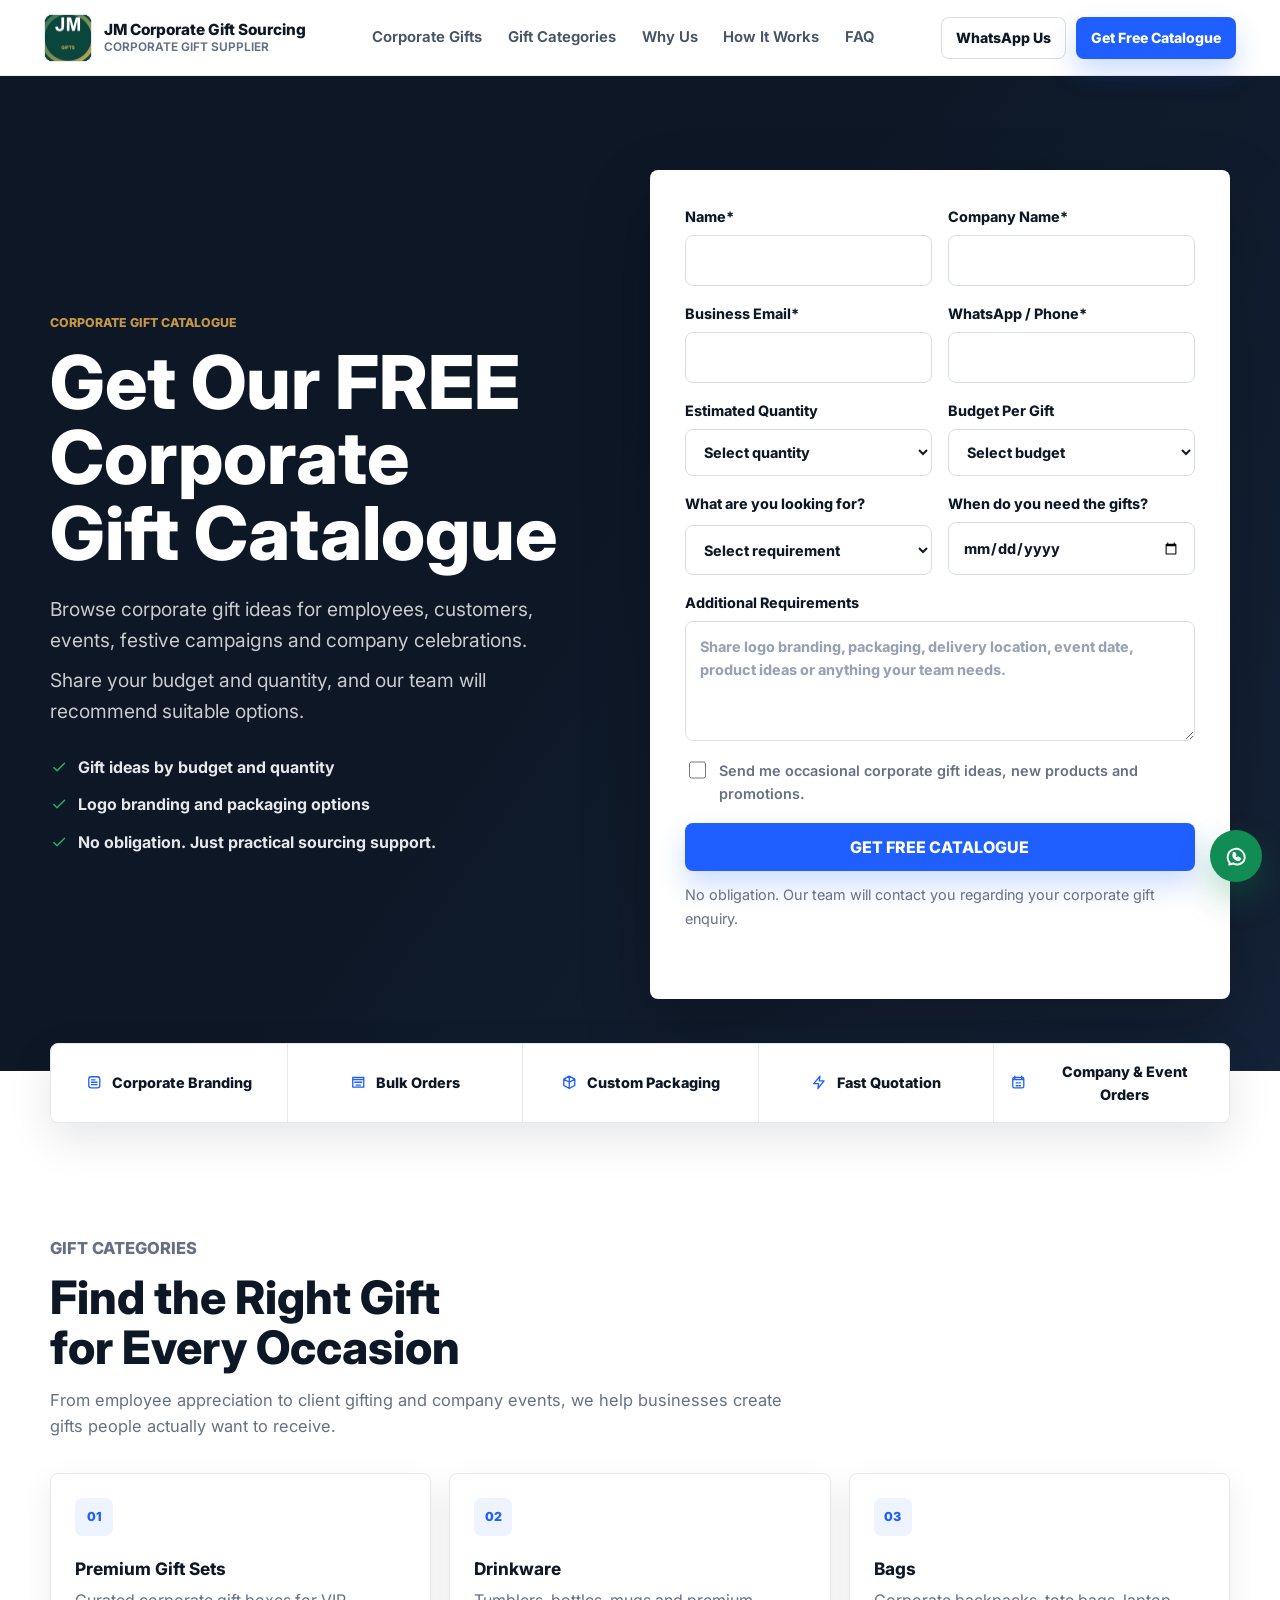
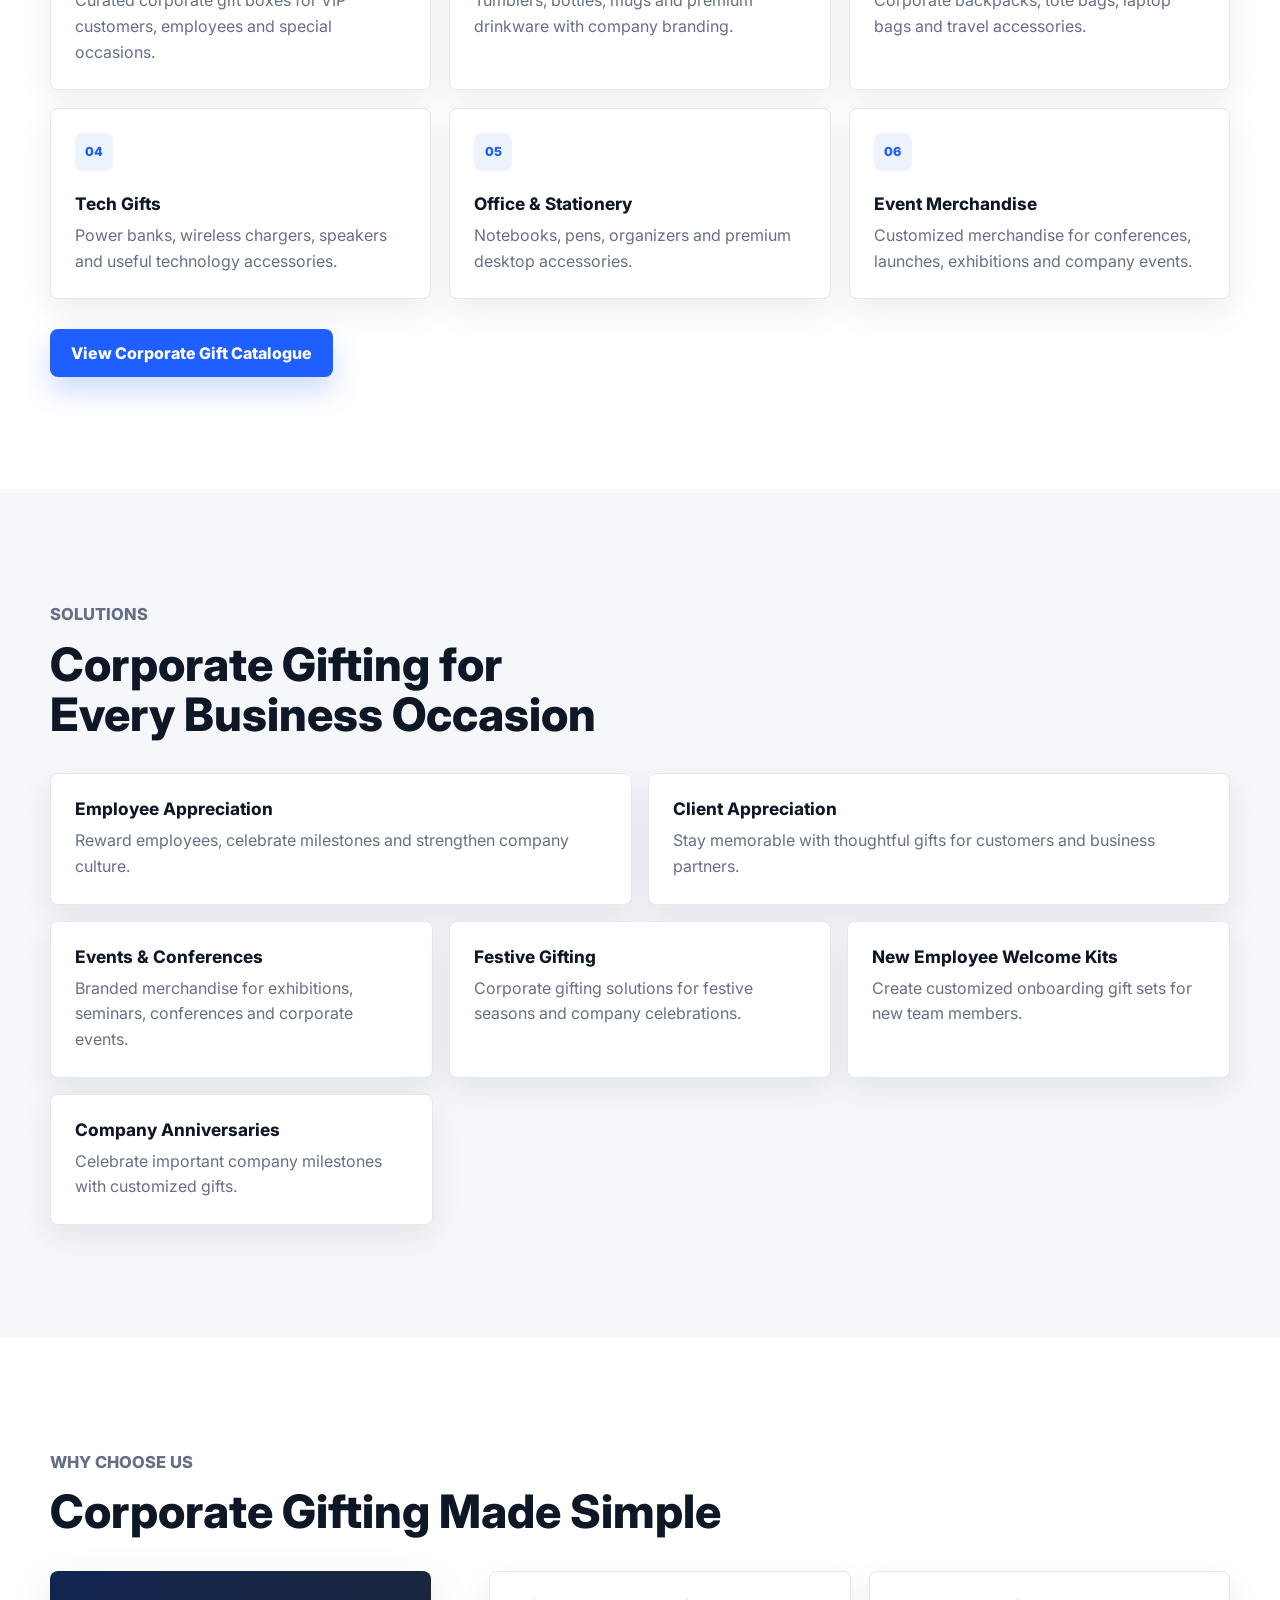
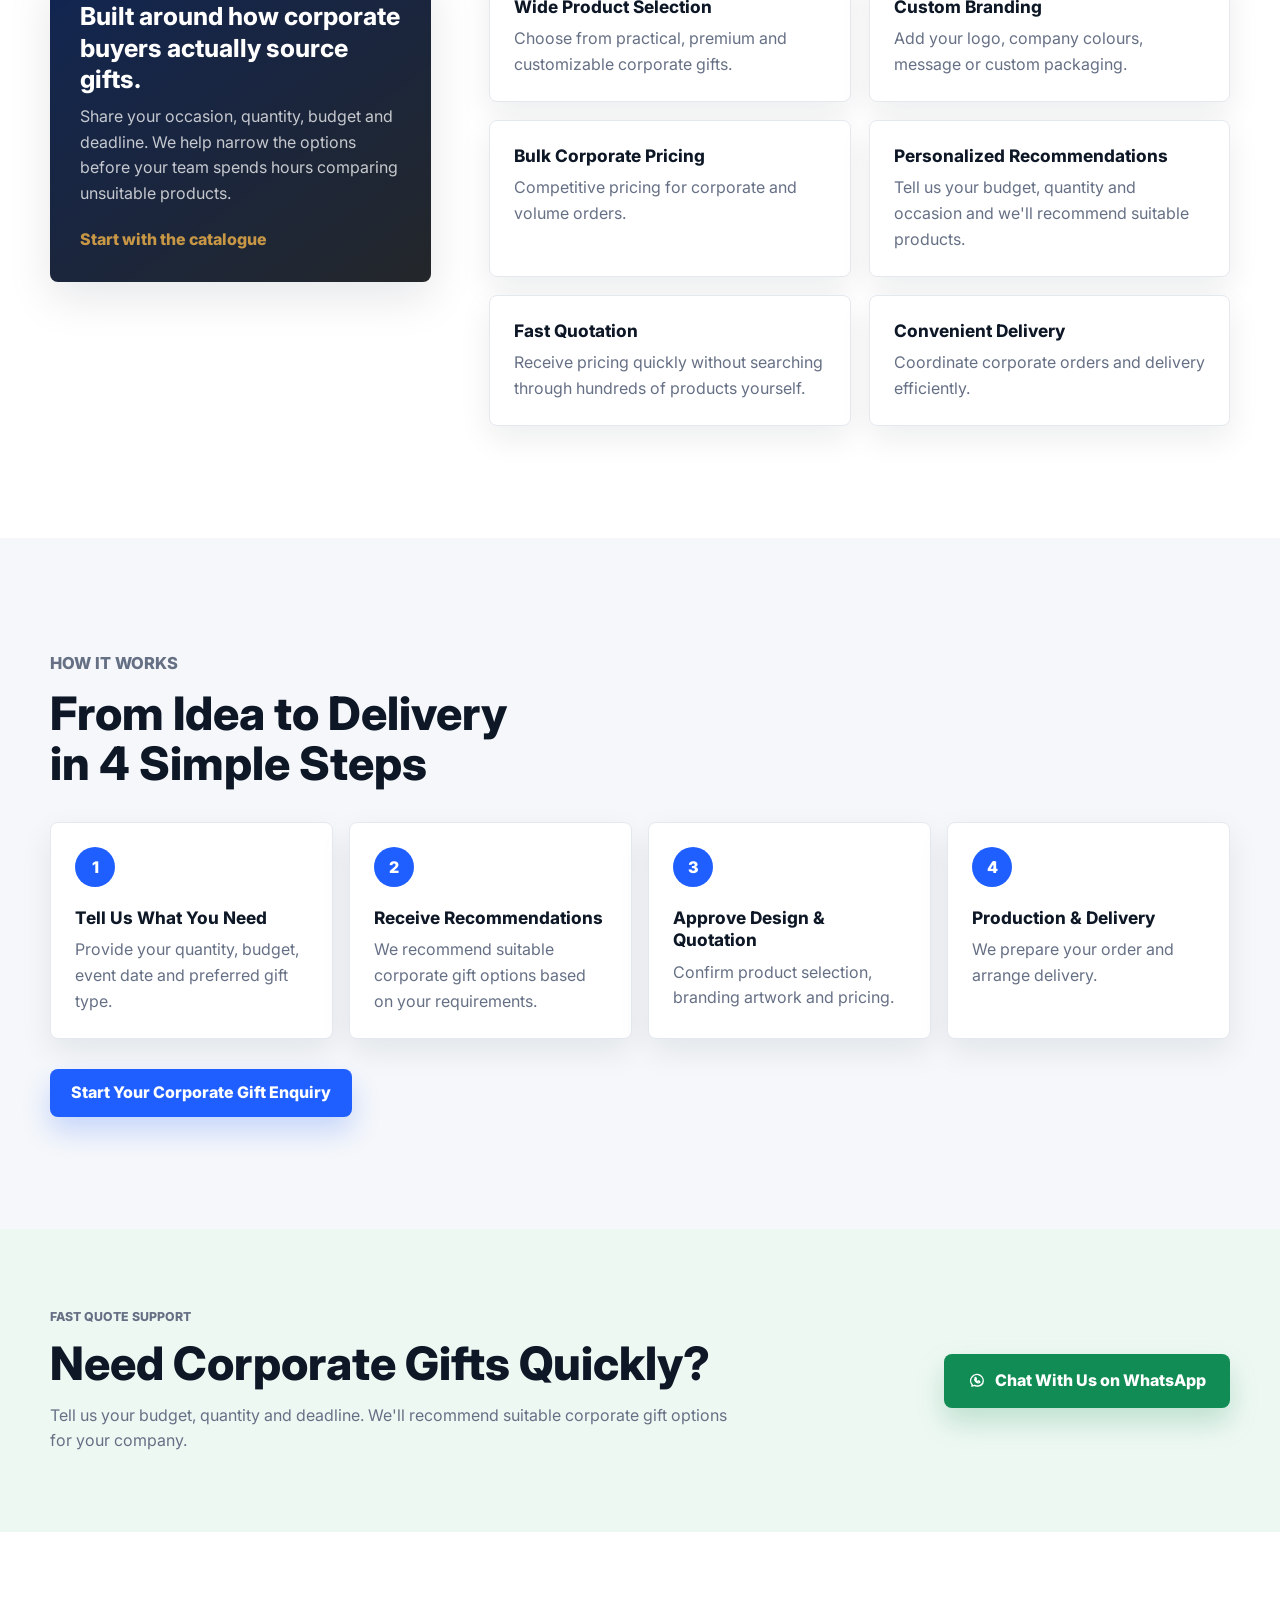
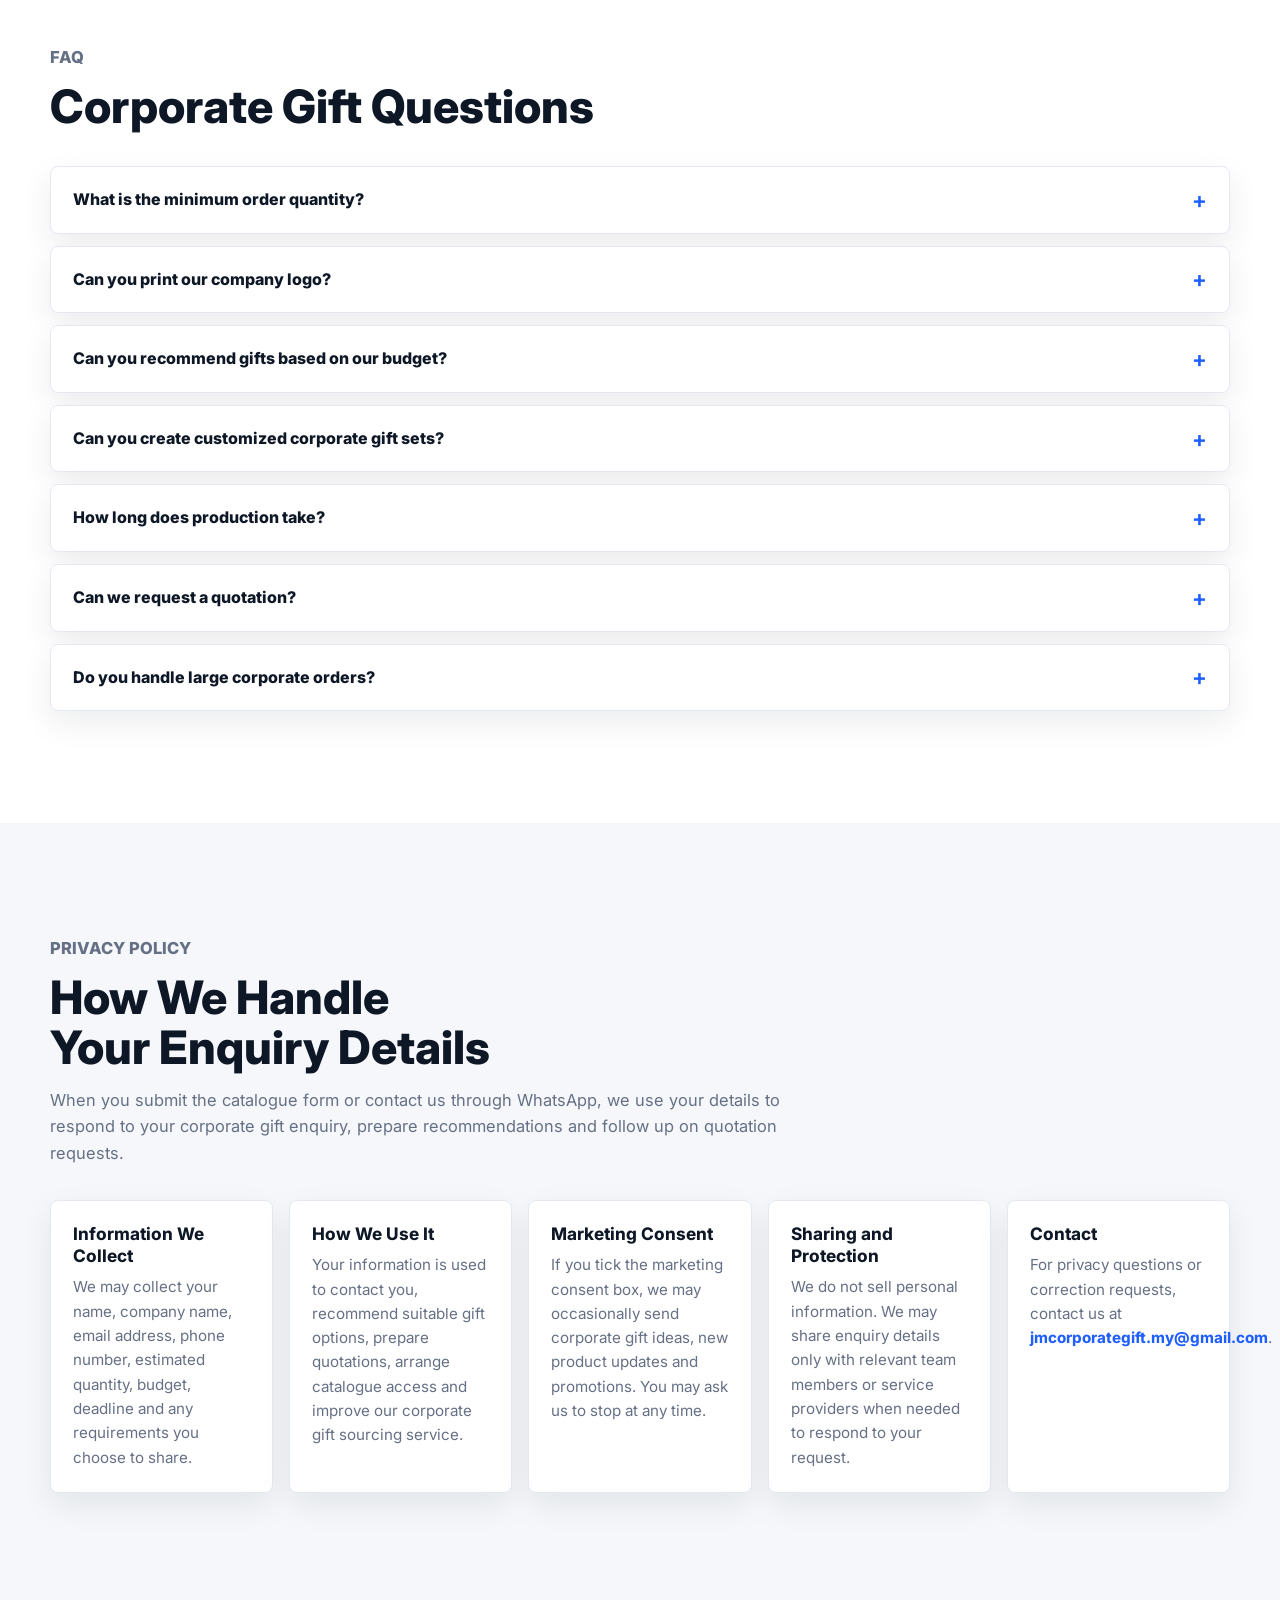
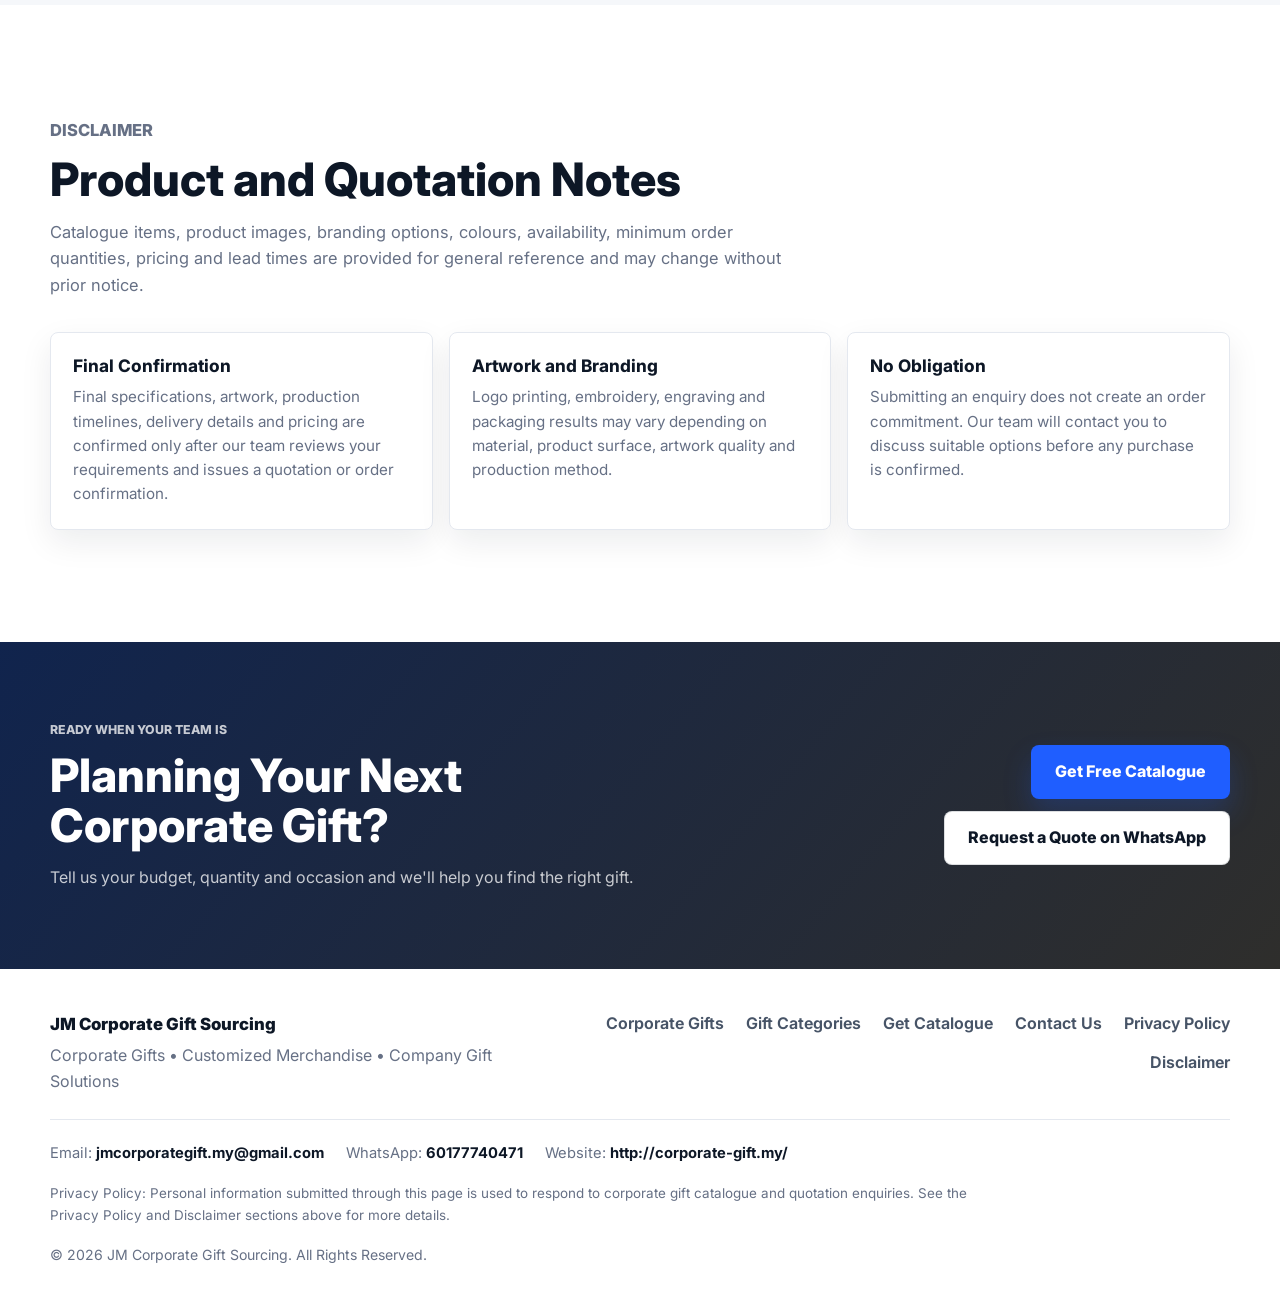
==== index.html @ 46cc2b69 "Add files via upload" ====
<!doctype html>
<html lang="en">
<head>
  <meta charset="utf-8">
  <meta name="viewport" content="width=device-width, initial-scale=1">
  <meta name="theme-color" content="#0d1726">
  <title>Corporate Gift Catalogue &amp; Customized Gift Supplier | JM Corporate Gift Sourcing</title>
  <meta name="description" content="Get a free corporate gift catalogue with customized gift ideas for employees, clients, events and festive campaigns. Request recommendations by budget and quantity.">
  <link rel="canonical" href="http://corporate-gift.my/">
  <meta property="og:type" content="website">
  <meta property="og:title" content="Corporate Gift Catalogue &amp; Customized Gift Supplier | JM Corporate Gift Sourcing">
  <meta property="og:description" content="Get a free corporate gift catalogue with customized gift ideas for employees, clients, events and festive campaigns. Request recommendations by budget and quantity.">
  <meta property="og:url" content="http://corporate-gift.my/">
  <meta property="og:image" content="mobile-unique-full.png">
  <meta name="twitter:card" content="summary_large_image">
  <link rel="icon" type="image/png" href="brand-logo-256.png">
  <link rel="apple-touch-icon" href="brand-logo-256.png">
  <link rel="preconnect" href="https://fonts.googleapis.com">
  <link rel="preconnect" href="https://fonts.gstatic.com" crossorigin>
  <link href="https://fonts.googleapis.com/css2?family=Inter:wght@400;500;600;700;800&display=swap" rel="stylesheet">
  <link rel="stylesheet" href="styles.css">
  <script type="application/ld+json">
    {
      "@context": "https://schema.org",
      "@type": "Organization",
      "name": "JM Corporate Gift Sourcing",
      "url": "http://corporate-gift.my/",
      "logo": "http://corporate-gift.my/brand-logo-256.png",
      "description": "Corporate gifts, customized merchandise and company gift solutions for employee gifts, client gifts and event merchandise.",
      "contactPoint": {
        "@type": "ContactPoint",
        "contactType": "sales",
        "email": "jmcorporategift.my@gmail.com",
        "telephone": "60177740471"
      }
    }
  </script>
</head>
<body>
  <svg class="icon-sprite" aria-hidden="true" focusable="false">
    <symbol id="icon-branding" viewBox="0 0 24 24"><path d="M4 7.5A3.5 3.5 0 0 1 7.5 4h9A3.5 3.5 0 0 1 20 7.5v9a3.5 3.5 0 0 1-3.5 3.5h-9A3.5 3.5 0 0 1 4 16.5v-9Zm4 8h8M8 12h8M8 8.5h5" /></symbol>
    <symbol id="icon-bulk" viewBox="0 0 24 24"><path d="M5 8h14M7 12h10M9 16h6M4 5h16v14H4z" /></symbol>
    <symbol id="icon-packaging" viewBox="0 0 24 24"><path d="m12 3 8 4.5v9L12 21l-8-4.5v-9L12 3Zm0 0v18M4 7.5l8 4.5 8-4.5" /></symbol>
    <symbol id="icon-fast" viewBox="0 0 24 24"><path d="M13 3 4 14h7l-1 7 9-11h-7l1-7Z" /></symbol>
    <symbol id="icon-event" viewBox="0 0 24 24"><path d="M7 3v4M17 3v4M4 8h16M6 5h12a2 2 0 0 1 2 2v11a2 2 0 0 1-2 2H6a2 2 0 0 1-2-2V7a2 2 0 0 1 2-2Zm3 8h2m2 0h2m-6 4h2m2 0h2" /></symbol>
    <symbol id="icon-check" viewBox="0 0 24 24"><path d="m5 12.5 4.2 4.2L19 6.8" /></symbol>
    <symbol id="icon-whatsapp" viewBox="0 0 24 24"><path d="M5.7 18.4A8.2 8.2 0 1 1 19.2 16c-2.3 3.6-6.9 4.7-10.4 2.7L5 19.7l.7-1.3Zm4-8.9c-.3.2-.8.7-.8 1.6 0 1.9 2.5 4.4 4.7 4.4.8 0 1.4-.4 1.6-.8.2-.3.2-.8-.1-1l-1.4-.7c-.3-.1-.6-.1-.8.2l-.4.5c-.1.1-.3.2-.5.1-.8-.4-1.5-1.1-1.9-1.9-.1-.2 0-.4.1-.5l.5-.4c.3-.2.3-.5.2-.8l-.7-1.4c-.2-.3-.7-.4-1-.1Z" /></symbol>
    <symbol id="icon-download" viewBox="0 0 24 24"><path d="M12 3v11m0 0 4-4m-4 4-4-4M5 18h14v3H5z" /></symbol>
    <symbol id="icon-menu" viewBox="0 0 24 24"><path d="M4 7h16M4 12h16M4 17h16" /></symbol>
  </svg>

  <header class="site-header" data-header>
    <a class="brand" href="#top" aria-label="JM Corporate Gift Sourcing home">
      <span class="brand-mark"><img src="brand-logo-256.png" alt="" width="256" height="256"></span>
      <span class="brand-copy">
        <span class="brand-name" data-config="brandName">JM Corporate Gift Sourcing</span>
        <span class="brand-line">Corporate gift supplier</span>
      </span>
    </a>

    <button class="menu-toggle" type="button" aria-label="Open navigation" aria-expanded="false" aria-controls="siteNav" data-menu-toggle>
      <svg class="icon"><use href="#icon-menu"></use></svg>
    </button>

    <nav class="site-nav" id="siteNav" aria-label="Main navigation" data-site-nav>
      <a href="#corporate-gifts">Corporate Gifts</a>
      <a href="#gift-categories">Gift Categories</a>
      <a href="#why-us">Why Us</a>
      <a href="#how-it-works">How It Works</a>
      <a href="#faq">FAQ</a>
    </nav>

    <div class="header-actions">
      <a class="button button-secondary button-small" href="#" data-whatsapp-link data-event="whatsapp_lead">WhatsApp Us</a>
      <a class="button button-primary button-small" href="#catalogue">Get Free Catalogue</a>
    </div>
  </header>

  <main id="top">
    <section class="hero" id="corporate-gifts">
      <span class="anchor-target" id="catalogue"></span>
      <div class="hero-inner">
        <div class="hero-copy reveal">
          <p class="eyebrow">Corporate gift catalogue</p>
          <h1>Get Our FREE Corporate Gift Catalogue</h1>
          <p class="hero-text">Browse corporate gift ideas for employees, customers, events, festive campaigns and company celebrations.</p>
          <p class="hero-text">Share your budget and quantity, and our team will recommend suitable options.</p>
          <ul class="hero-points" aria-label="Corporate gift service highlights">
            <li><svg class="icon"><use href="#icon-check"></use></svg>Gift ideas by budget and quantity</li>
            <li><svg class="icon"><use href="#icon-check"></use></svg>Logo branding and packaging options</li>
            <li><svg class="icon"><use href="#icon-check"></use></svg>No obligation. Just practical sourcing support.</li>
          </ul>
        </div>

        <div class="form-card reveal" data-form-card>
          <form id="catalogueForm" novalidate>
            <input type="text" name="website" class="honeypot" tabindex="-1" autocomplete="off" aria-hidden="true">
            <div class="form-grid">
              <label>Name*<input type="text" name="name" autocomplete="name" required></label>
              <label>Company Name*<input type="text" name="company" autocomplete="organization" required></label>
              <label>Business Email*<input type="email" name="email" autocomplete="email" inputmode="email" required></label>
              <label>WhatsApp / Phone*<input type="tel" name="phone" autocomplete="tel" inputmode="tel" required></label>
              <label>Estimated Quantity
                <select name="estimatedQuantity">
                  <option value="">Select quantity</option>
                  <option>Below 50</option>
                  <option>50-100</option>
                  <option>101-300</option>
                  <option>301-500</option>
                  <option>501-1,000</option>
                  <option>Above 1,000</option>
                  <option>Not Sure Yet</option>
                </select>
              </label>
              <label>Budget Per Gift
                <select name="budgetPerGift">
                  <option value="">Select budget</option>
                  <option>Below RM20</option>
                  <option>RM20-RM50</option>
                  <option>RM51-RM100</option>
                  <option>RM101-RM200</option>
                  <option>Above RM200</option>
                  <option>Not Sure Yet</option>
                </select>
              </label>
              <label>What are you looking for?
                <select name="lookingFor">
                  <option value="">Select requirement</option>
                  <option>Employee Gifts</option>
                  <option>Client Gifts</option>
                  <option>Event Merchandise</option>
                  <option>Premium Gift Sets</option>
                  <option>Festive Gifts</option>
                  <option>Welcome Kits</option>
                  <option>Promotional Products</option>
                  <option>Not Sure - Recommend Something</option>
                </select>
              </label>
              <label>When do you need the gifts?<input type="date" name="deadline"></label>
              <label class="full-span">Additional Requirements<textarea name="requirements" rows="4" placeholder="Share logo branding, packaging, delivery location, event date, product ideas or anything your team needs."></textarea></label>
            </div>
            <label class="checkbox-line">
              <input type="checkbox" name="marketingConsent" value="yes">
              <span>Send me occasional corporate gift ideas, new products and promotions.</span>
            </label>
            <button class="button button-primary button-full" type="submit">GET FREE CATALOGUE</button>
            <p class="form-note">No obligation. Our team will contact you regarding your corporate gift enquiry.</p>
            <p class="form-status" role="status" aria-live="polite" data-form-status></p>
          </form>

          <div class="success-state" hidden data-success-state>
            <h3>Thank You!</h3>
            <p>Your catalogue request has been received.</p>
            <p>Our team will contact you shortly.</p>
            <div class="success-actions">
              <a class="button button-secondary" href="#" data-download-link data-event="catalogue_download">
                <svg class="icon"><use href="#icon-download"></use></svg>Open Corporate Gift Catalogue
              </a>
              <a class="button button-secondary" href="#" data-shirt-download-link data-event="shirt_catalogue_download">
                <svg class="icon"><use href="#icon-download"></use></svg>Open Shirt Catalogue
              </a>
              <a class="button button-secondary" href="#" data-whatsapp-link data-event="whatsapp_lead">
                <svg class="icon"><use href="#icon-whatsapp"></use></svg>Chat With Us on WhatsApp
              </a>
            </div>
          </div>
        </div>
      </div>
    </section>

    <section class="trust-bar" aria-label="Corporate gifting capabilities">
      <div class="trust-item"><svg class="icon"><use href="#icon-branding"></use></svg>Corporate Branding</div>
      <div class="trust-item"><svg class="icon"><use href="#icon-bulk"></use></svg>Bulk Orders</div>
      <div class="trust-item"><svg class="icon"><use href="#icon-packaging"></use></svg>Custom Packaging</div>
      <div class="trust-item"><svg class="icon"><use href="#icon-fast"></use></svg>Fast Quotation</div>
      <div class="trust-item"><svg class="icon"><use href="#icon-event"></use></svg>Company &amp; Event Orders</div>
    </section>

    <section class="section" id="gift-categories">
      <div class="section-heading reveal">
        <p class="eyebrow">Gift Categories</p>
        <h2>Find the Right Gift for Every Occasion</h2>
        <p>From employee appreciation to client gifting and company events, we help businesses create gifts people actually want to receive.</p>
      </div>
      <div class="card-grid categories-grid">
        <article class="info-card reveal"><span class="card-icon">01</span><h3>Premium Gift Sets</h3><p>Curated corporate gift boxes for VIP customers, employees and special occasions.</p></article>
        <article class="info-card reveal"><span class="card-icon">02</span><h3>Drinkware</h3><p>Tumblers, bottles, mugs and premium drinkware with company branding.</p></article>
        <article class="info-card reveal"><span class="card-icon">03</span><h3>Bags</h3><p>Corporate backpacks, tote bags, laptop bags and travel accessories.</p></article>
        <article class="info-card reveal"><span class="card-icon">04</span><h3>Tech Gifts</h3><p>Power banks, wireless chargers, speakers and useful technology accessories.</p></article>
        <article class="info-card reveal"><span class="card-icon">05</span><h3>Office &amp; Stationery</h3><p>Notebooks, pens, organizers and premium desktop accessories.</p></article>
        <article class="info-card reveal"><span class="card-icon">06</span><h3>Event Merchandise</h3><p>Customized merchandise for conferences, launches, exhibitions and company events.</p></article>
      </div>
      <div class="section-cta reveal">
        <a class="button button-primary" href="#catalogue">View Corporate Gift Catalogue</a>
      </div>
    </section>

    <section class="section section-muted">
      <div class="section-heading reveal">
        <p class="eyebrow">Solutions</p>
        <h2>Corporate Gifting for Every Business Occasion</h2>
      </div>
      <div class="solution-grid">
        <article class="solution-card reveal"><h3>Employee Appreciation</h3><p>Reward employees, celebrate milestones and strengthen company culture.</p></article>
        <article class="solution-card reveal"><h3>Client Appreciation</h3><p>Stay memorable with thoughtful gifts for customers and business partners.</p></article>
        <article class="solution-card reveal"><h3>Events &amp; Conferences</h3><p>Branded merchandise for exhibitions, seminars, conferences and corporate events.</p></article>
        <article class="solution-card reveal"><h3>Festive Gifting</h3><p>Corporate gifting solutions for festive seasons and company celebrations.</p></article>
        <article class="solution-card reveal"><h3>New Employee Welcome Kits</h3><p>Create customized onboarding gift sets for new team members.</p></article>
        <article class="solution-card reveal"><h3>Company Anniversaries</h3><p>Celebrate important company milestones with customized gifts.</p></article>
      </div>
    </section>

    <section class="section" id="why-us">
      <div class="section-heading reveal">
        <p class="eyebrow">Why Choose Us</p>
        <h2>Corporate Gifting Made Simple</h2>
      </div>
      <div class="benefit-layout">
        <div class="benefit-panel reveal">
          <h3>Built around how corporate buyers actually source gifts.</h3>
          <p>Share your occasion, quantity, budget and deadline. We help narrow the options before your team spends hours comparing unsuitable products.</p>
          <a class="text-link" href="#catalogue" data-event="quote_request">Start with the catalogue</a>
        </div>
        <div class="card-grid benefit-grid">
          <article class="info-card reveal"><h3>Wide Product Selection</h3><p>Choose from practical, premium and customizable corporate gifts.</p></article>
          <article class="info-card reveal"><h3>Custom Branding</h3><p>Add your logo, company colours, message or custom packaging.</p></article>
          <article class="info-card reveal"><h3>Bulk Corporate Pricing</h3><p>Competitive pricing for corporate and volume orders.</p></article>
          <article class="info-card reveal"><h3>Personalized Recommendations</h3><p>Tell us your budget, quantity and occasion and we'll recommend suitable products.</p></article>
          <article class="info-card reveal"><h3>Fast Quotation</h3><p>Receive pricing quickly without searching through hundreds of products yourself.</p></article>
          <article class="info-card reveal"><h3>Convenient Delivery</h3><p>Coordinate corporate orders and delivery efficiently.</p></article>
        </div>
      </div>
    </section>

    <section class="section section-muted" id="how-it-works">
      <div class="section-heading reveal">
        <p class="eyebrow">How It Works</p>
        <h2>From Idea to Delivery in 4 Simple Steps</h2>
      </div>
      <ol class="steps">
        <li class="reveal"><span>1</span><h3>Tell Us What You Need</h3><p>Provide your quantity, budget, event date and preferred gift type.</p></li>
        <li class="reveal"><span>2</span><h3>Receive Recommendations</h3><p>We recommend suitable corporate gift options based on your requirements.</p></li>
        <li class="reveal"><span>3</span><h3>Approve Design &amp; Quotation</h3><p>Confirm product selection, branding artwork and pricing.</p></li>
        <li class="reveal"><span>4</span><h3>Production &amp; Delivery</h3><p>We prepare your order and arrange delivery.</p></li>
      </ol>
      <div class="section-cta reveal">
        <a class="button button-primary" href="#catalogue" data-event="quote_request">Start Your Corporate Gift Enquiry</a>
      </div>
    </section>

    <section class="whatsapp-section">
      <div class="whatsapp-copy reveal">
        <p class="eyebrow">Fast quote support</p>
        <h2>Need Corporate Gifts Quickly?</h2>
      <p>Tell us your budget, quantity and deadline. We'll recommend suitable corporate gift options for your company.</p>
      </div>
      <a class="button button-whatsapp button-large reveal" href="#" data-whatsapp-link data-event="whatsapp_lead">
        <svg class="icon"><use href="#icon-whatsapp"></use></svg>Chat With Us on WhatsApp
      </a>
    </section>

    <section class="section" id="faq">
      <div class="section-heading reveal">
        <p class="eyebrow">FAQ</p>
        <h2>Corporate Gift Questions</h2>
      </div>
      <div class="faq-list">
        <details class="faq-item reveal"><summary>What is the minimum order quantity?</summary><p>Minimum order quantity depends on the product. Contact us with the product and quantity required for recommendations.</p></details>
        <details class="faq-item reveal"><summary>Can you print our company logo?</summary><p>Yes. Branding options may include printing, engraving, embroidery, UV printing and other methods depending on the product.</p></details>
        <details class="faq-item reveal"><summary>Can you recommend gifts based on our budget?</summary><p>Yes. Tell us your approximate budget per gift, quantity and occasion and we can recommend suitable options.</p></details>
        <details class="faq-item reveal"><summary>Can you create customized corporate gift sets?</summary><p>Yes. Gift sets can be customized depending on quantity, products, packaging and branding requirements.</p></details>
        <details class="faq-item reveal"><summary>How long does production take?</summary><p>Production time depends on the product, quantity, branding method and customization required. Contact us early if you have a fixed event date.</p></details>
        <details class="faq-item reveal"><summary>Can we request a quotation?</summary><p>Yes. Submit the enquiry form or contact us through WhatsApp with your requirements.</p></details>
        <details class="faq-item reveal"><summary>Do you handle large corporate orders?</summary><p>Yes. Bulk corporate gift enquiries and company orders are welcome.</p></details>
      </div>
    </section>

    <section class="section section-muted legal-section" id="privacy">
      <div class="section-heading reveal">
        <p class="eyebrow">Privacy Policy</p>
        <h2>How We Handle Your Enquiry Details</h2>
        <p>When you submit the catalogue form or contact us through WhatsApp, we use your details to respond to your corporate gift enquiry, prepare recommendations and follow up on quotation requests.</p>
      </div>
      <div class="legal-grid">
        <article class="legal-card reveal">
          <h3>Information We Collect</h3>
          <p>We may collect your name, company name, email address, phone number, estimated quantity, budget, deadline and any requirements you choose to share.</p>
        </article>
        <article class="legal-card reveal">
          <h3>How We Use It</h3>
          <p>Your information is used to contact you, recommend suitable gift options, prepare quotations, arrange catalogue access and improve our corporate gift sourcing service.</p>
        </article>
        <article class="legal-card reveal">
          <h3>Marketing Consent</h3>
          <p>If you tick the marketing consent box, we may occasionally send corporate gift ideas, new product updates and promotions. You may ask us to stop at any time.</p>
        </article>
        <article class="legal-card reveal">
          <h3>Sharing and Protection</h3>
          <p>We do not sell personal information. We may share enquiry details only with relevant team members or service providers when needed to respond to your request.</p>
        </article>
        <article class="legal-card reveal">
          <h3>Contact</h3>
          <p>For privacy questions or correction requests, contact us at <a href="mailto:jmcorporategift.my@gmail.com" data-email-link>jmcorporategift.my@gmail.com</a>.</p>
        </article>
      </div>
    </section>

    <section class="section legal-section" id="disclaimer">
      <div class="section-heading reveal">
        <p class="eyebrow">Disclaimer</p>
        <h2>Product and Quotation Notes</h2>
        <p>Catalogue items, product images, branding options, colours, availability, minimum order quantities, pricing and lead times are provided for general reference and may change without prior notice.</p>
      </div>
      <div class="legal-grid legal-grid-compact">
        <article class="legal-card reveal">
          <h3>Final Confirmation</h3>
          <p>Final specifications, artwork, production timelines, delivery details and pricing are confirmed only after our team reviews your requirements and issues a quotation or order confirmation.</p>
        </article>
        <article class="legal-card reveal">
          <h3>Artwork and Branding</h3>
          <p>Logo printing, embroidery, engraving and packaging results may vary depending on material, product surface, artwork quality and production method.</p>
        </article>
        <article class="legal-card reveal">
          <h3>No Obligation</h3>
          <p>Submitting an enquiry does not create an order commitment. Our team will contact you to discuss suitable options before any purchase is confirmed.</p>
        </article>
      </div>
    </section>

    <section class="final-cta">
      <div class="reveal">
        <p class="eyebrow">Ready when your team is</p>
        <h2>Planning Your Next Corporate Gift?</h2>
        <p>Tell us your budget, quantity and occasion and we'll help you find the right gift.</p>
      </div>
      <div class="final-actions reveal">
        <a class="button button-primary button-large" href="#catalogue">Get Free Catalogue</a>
        <a class="button button-secondary button-large" href="#" data-whatsapp-link data-event="whatsapp_lead">Request a Quote on WhatsApp</a>
      </div>
    </section>
  </main>

  <footer class="site-footer">
    <div class="footer-main">
      <div>
        <a class="footer-brand" href="#top" data-config="brandName">JM Corporate Gift Sourcing</a>
        <p>Corporate Gifts &bull; Customized Merchandise &bull; Company Gift Solutions</p>
      </div>
      <nav class="footer-links" aria-label="Footer navigation">
        <a href="#corporate-gifts">Corporate Gifts</a>
        <a href="#gift-categories">Gift Categories</a>
        <a href="#catalogue">Get Catalogue</a>
        <a href="#" data-whatsapp-link data-event="whatsapp_lead">Contact Us</a>
        <a href="#privacy">Privacy Policy</a>
        <a href="#disclaimer">Disclaimer</a>
      </nav>
    </div>
    <div class="footer-contact">
      <span>Email: <a href="mailto:jmcorporategift.my@gmail.com" data-email-link data-config="email">jmcorporategift.my@gmail.com</a></span>
      <span>WhatsApp: <a href="#" data-whatsapp-link data-config="phone">60177740471</a></span>
      <span>Website: <a href="http://corporate-gift.my/" data-website-link data-config="website">http://corporate-gift.my/</a></span>
    </div>
    <p class="privacy-note">Privacy Policy: Personal information submitted through this page is used to respond to corporate gift catalogue and quotation enquiries. See the Privacy Policy and Disclaimer sections above for more details.</p>
    <p class="copyright">&copy; 2026 <span data-config="brandName">JM Corporate Gift Sourcing</span>. All Rights Reserved.</p>
  </footer>

  <a class="floating-whatsapp" href="#" aria-label="Chat with us on WhatsApp" data-whatsapp-link data-event="whatsapp_lead">
    <svg class="icon"><use href="#icon-whatsapp"></use></svg>
  </a>

  <script src="script.js" defer></script>
</body>
</html>
---- styles.css ----
:root {
  --color-ink: #111827;
  --color-muted: #667085;
  --color-subtle: #f5f7fa;
  --color-white: #ffffff;
  --color-navy: #0d1726;
  --color-navy-2: #16243a;
  --color-blue: #1f5eff;
  --color-blue-dark: #174bd1;
  --color-gold: #c79746;
  --color-green: #20b26b;
  --color-border: #e4e8ef;
  --shadow-soft: 0 16px 45px rgba(13, 23, 38, 0.1);
  --shadow-card: 0 12px 32px rgba(13, 23, 38, 0.08);
  --radius: 8px;
  --container: 1180px;
  --header-height: 76px;
}

* {
  box-sizing: border-box;
}

html {
  scroll-behavior: smooth;
  scroll-padding-top: calc(var(--header-height) + 20px);
}

body {
  margin: 0;
  color: var(--color-ink);
  background: var(--color-white);
  font-family: Inter, ui-sans-serif, system-ui, -apple-system, BlinkMacSystemFont, "Segoe UI", sans-serif;
  line-height: 1.6;
  overflow-x: hidden;
  text-rendering: optimizeLegibility;
}

body.menu-open {
  overflow: hidden;
}

img,
svg {
  display: block;
}

img {
  max-width: 100%;
  height: auto;
}

a {
  color: inherit;
  text-decoration: none;
}

button,
input,
select,
textarea {
  font: inherit;
}

button {
  border: 0;
}

h1,
h2,
h3,
p {
  margin-top: 0;
}

h1 {
  max-width: 760px;
  margin-bottom: 22px;
  color: var(--color-white);
  font-size: clamp(2.55rem, 5.8vw, 5.05rem);
  font-weight: 800;
  line-height: 1.02;
  letter-spacing: 0;
  overflow-wrap: break-word;
  text-wrap: balance;
}

h2 {
  margin-bottom: 14px;
  color: var(--color-navy);
  font-size: clamp(2rem, 3.6vw, 3.3rem);
  font-weight: 800;
  line-height: 1.08;
  letter-spacing: 0;
  text-wrap: balance;
}

h3 {
  margin-bottom: 8px;
  color: var(--color-navy);
  font-size: 1.08rem;
  font-weight: 750;
  line-height: 1.28;
  letter-spacing: 0;
}

p {
  margin-bottom: 0;
}

.icon-sprite {
  position: absolute;
  width: 0;
  height: 0;
  overflow: hidden;
}

.icon {
  width: 1.15em;
  height: 1.15em;
  flex: 0 0 auto;
  stroke: currentColor;
  stroke-width: 1.9;
  stroke-linecap: round;
  stroke-linejoin: round;
  fill: none;
}

.site-header {
  position: sticky;
  top: 0;
  z-index: 50;
  display: grid;
  grid-template-columns: auto 1fr auto;
  align-items: center;
  min-height: var(--header-height);
  padding: 12px clamp(18px, 4vw, 44px);
  border-bottom: 1px solid rgba(228, 232, 239, 0.8);
  background: rgba(255, 255, 255, 0.92);
  backdrop-filter: blur(18px);
}

.brand {
  display: inline-flex;
  align-items: center;
  gap: 12px;
  min-width: 0;
}

.brand-mark {
  display: grid;
  width: 48px;
  height: 48px;
  place-items: center;
  overflow: hidden;
  border: 1px solid var(--color-border);
  border-radius: var(--radius);
  background: #000;
}

.brand-mark img {
  width: 138%;
  height: 138%;
  object-fit: cover;
  object-position: 50% 31%;
}

.brand-copy {
  display: grid;
  gap: 1px;
  min-width: 0;
}

.brand-name {
  color: var(--color-navy);
  font-size: 0.96rem;
  font-weight: 800;
  line-height: 1.15;
  white-space: nowrap;
}

.brand-line {
  color: var(--color-muted);
  font-size: 0.74rem;
  font-weight: 650;
  line-height: 1.2;
  text-transform: uppercase;
}

.site-nav {
  justify-self: center;
  display: flex;
  align-items: center;
  gap: clamp(14px, 2vw, 28px);
  color: #475467;
  font-size: 0.93rem;
  font-weight: 650;
}

.site-nav a,
.footer-links a,
.text-link {
  transition: color 160ms ease;
}

.site-nav a:hover,
.footer-links a:hover,
.text-link:hover {
  color: var(--color-blue);
}

.header-actions {
  display: flex;
  align-items: center;
  gap: 10px;
}

.menu-toggle {
  display: none;
  justify-self: end;
  width: 44px;
  height: 44px;
  place-items: center;
  border: 1px solid var(--color-border);
  border-radius: var(--radius);
  color: var(--color-navy);
  background: var(--color-white);
  cursor: pointer;
}

.button {
  display: inline-flex;
  align-items: center;
  justify-content: center;
  gap: 9px;
  min-height: 48px;
  padding: 13px 20px;
  border: 1px solid transparent;
  border-radius: var(--radius);
  font-weight: 800;
  line-height: 1.1;
  text-align: center;
  cursor: pointer;
  transition: transform 160ms ease, box-shadow 160ms ease, background-color 160ms ease, border-color 160ms ease, color 160ms ease;
}

.button:hover {
  transform: translateY(-1px);
}

.button:focus-visible,
a:focus-visible,
button:focus-visible,
input:focus-visible,
select:focus-visible,
textarea:focus-visible,
summary:focus-visible {
  outline: 3px solid rgba(31, 94, 255, 0.26);
  outline-offset: 3px;
}

.button-primary {
  color: var(--color-white);
  background: var(--color-blue);
  box-shadow: 0 14px 28px rgba(31, 94, 255, 0.22);
}

.button-primary:hover {
  background: var(--color-blue-dark);
}

.button-secondary {
  color: var(--color-navy);
  border-color: rgba(13, 23, 38, 0.14);
  background: var(--color-white);
}

.button-secondary:hover {
  border-color: rgba(31, 94, 255, 0.28);
  color: var(--color-blue);
  box-shadow: var(--shadow-card);
}

.button-small {
  min-height: 42px;
  padding: 10px 14px;
  font-size: 0.88rem;
}

.button-large {
  min-height: 54px;
  padding: 16px 23px;
}

.button-full {
  width: 100%;
}

.button-whatsapp {
  color: var(--color-white);
  background: #118c54;
  box-shadow: 0 14px 28px rgba(17, 140, 84, 0.22);
}

.button-whatsapp:hover {
  background: #0f7949;
}

.hero {
  position: relative;
  overflow: hidden;
  background:
    linear-gradient(125deg, rgba(13, 23, 38, 0.98) 0%, rgba(13, 23, 38, 0.94) 44%, rgba(22, 36, 58, 0.84) 100%),
    var(--color-navy);
}

.hero::after {
  position: absolute;
  inset: auto 0 0;
  height: 1px;
  content: "";
  background: linear-gradient(90deg, transparent, rgba(199, 151, 70, 0.7), transparent);
}

.hero-inner {
  display: grid;
  grid-template-columns: minmax(0, 0.96fr) minmax(390px, 1.04fr);
  gap: clamp(34px, 5vw, 76px);
  align-items: center;
  width: min(var(--container), calc(100% - 36px));
  min-height: calc(100vh - var(--header-height));
  margin: 0 auto;
  padding: clamp(54px, 8vw, 94px) 0 clamp(46px, 6vw, 72px);
}

.hero-copy {
  position: relative;
  z-index: 1;
  min-width: 0;
}

.anchor-target {
  position: absolute;
  top: 0;
}

.eyebrow {
  margin-bottom: 12px;
  color: var(--color-gold);
  font-size: 0.77rem;
  font-weight: 800;
  letter-spacing: 0;
  text-transform: uppercase;
}

.hero-text {
  max-width: 660px;
  color: rgba(255, 255, 255, 0.78);
  font-size: clamp(1.02rem, 1.5vw, 1.22rem);
  overflow-wrap: break-word;
}

.hero-text + .hero-text {
  margin-top: 10px;
}

.hero-points,
.lead-proof {
  display: grid;
  gap: 12px;
  padding: 0;
  margin: 28px 0 0;
  list-style: none;
}

.hero-points li,
.lead-proof li {
  display: flex;
  align-items: flex-start;
  gap: 10px;
}

.hero-points li {
  color: rgba(255, 255, 255, 0.9);
  font-weight: 700;
}

.hero-points .icon,
.lead-proof .icon {
  margin-top: 3px;
  color: var(--color-green);
}

.hero-actions {
  display: flex;
  flex-wrap: wrap;
  gap: 12px;
  margin: 34px 0 14px;
}

.microcopy {
  color: rgba(255, 255, 255, 0.66);
  font-size: 0.95rem;
}

.hero-visual {
  position: relative;
  min-width: 0;
}

.hero-visual picture {
  display: block;
  overflow: hidden;
  border: 1px solid rgba(255, 255, 255, 0.14);
  border-radius: var(--radius);
  background: var(--color-navy-2);
  box-shadow: 0 28px 70px rgba(0, 0, 0, 0.34);
}

.hero-visual img {
  width: 100%;
  aspect-ratio: 3 / 2;
  object-fit: cover;
}

.hero-stat {
  position: absolute;
  right: 18px;
  bottom: 18px;
  display: grid;
  gap: 2px;
  max-width: 220px;
  padding: 14px 16px;
  border: 1px solid rgba(255, 255, 255, 0.2);
  border-radius: var(--radius);
  color: var(--color-white);
  background: rgba(13, 23, 38, 0.86);
  backdrop-filter: blur(12px);
}

.hero-stat span {
  color: rgba(255, 255, 255, 0.62);
  font-size: 0.72rem;
  font-weight: 800;
  text-transform: uppercase;
}

.hero-stat strong {
  font-size: 0.94rem;
  line-height: 1.25;
}

.trust-bar {
  display: grid;
  grid-template-columns: repeat(5, 1fr);
  width: min(var(--container), calc(100% - 36px));
  margin: -28px auto 0;
  border: 1px solid var(--color-border);
  border-radius: var(--radius);
  background: var(--color-white);
  box-shadow: var(--shadow-soft);
  position: relative;
  z-index: 3;
}

.trust-item {
  display: flex;
  align-items: center;
  justify-content: center;
  gap: 10px;
  min-height: 74px;
  padding: 16px;
  color: var(--color-navy);
  font-size: 0.9rem;
  font-weight: 800;
  text-align: center;
}

.trust-item + .trust-item {
  border-left: 1px solid var(--color-border);
}

.trust-item .icon {
  color: var(--color-blue);
}

.section,
.lead-section,
.whatsapp-section,
.final-cta,
.site-footer {
  padding-right: max(18px, calc((100% - var(--container)) / 2));
  padding-left: max(18px, calc((100% - var(--container)) / 2));
}

.section {
  padding-top: clamp(78px, 9vw, 112px);
  padding-bottom: clamp(78px, 9vw, 112px);
}

.section-muted {
  background: var(--color-subtle);
}

.section-heading {
  max-width: 760px;
  margin-bottom: 34px;
}

.section-heading p {
  color: var(--color-muted);
  font-size: 1.03rem;
}

.card-grid {
  display: grid;
  grid-template-columns: repeat(3, minmax(0, 1fr));
  gap: 18px;
}

.info-card,
.solution-card {
  min-width: 0;
  padding: 24px;
  border: 1px solid var(--color-border);
  border-radius: var(--radius);
  background: var(--color-white);
  box-shadow: var(--shadow-card);
  transition: transform 160ms ease, border-color 160ms ease, box-shadow 160ms ease;
}

.info-card:hover,
.solution-card:hover,
.faq-item:hover {
  transform: translateY(-2px);
  border-color: rgba(31, 94, 255, 0.28);
  box-shadow: var(--shadow-soft);
}

.info-card p,
.solution-card p,
.steps p,
.benefit-panel p,
.lead-copy p,
.faq-item p,
.final-cta p,
.whatsapp-copy p {
  color: var(--color-muted);
}

.card-icon {
  display: inline-grid;
  width: 38px;
  height: 38px;
  place-items: center;
  margin-bottom: 22px;
  border-radius: var(--radius);
  color: var(--color-blue);
  background: #edf3ff;
  font-size: 0.78rem;
  font-weight: 850;
}

.section-cta {
  margin-top: 30px;
}

.solution-grid {
  display: grid;
  grid-template-columns: repeat(6, minmax(0, 1fr));
  gap: 16px;
}

.solution-card {
  grid-column: span 2;
}

.solution-card:nth-child(1),
.solution-card:nth-child(2) {
  grid-column: span 3;
}

.benefit-layout {
  display: grid;
  grid-template-columns: minmax(260px, 0.68fr) minmax(0, 1.32fr);
  gap: clamp(28px, 5vw, 58px);
  align-items: start;
}

.benefit-panel {
  position: sticky;
  top: calc(var(--header-height) + 24px);
  padding: 30px;
  border-radius: var(--radius);
  color: var(--color-white);
  background:
    linear-gradient(145deg, rgba(31, 94, 255, 0.2), rgba(199, 151, 70, 0.12)),
    var(--color-navy);
  box-shadow: var(--shadow-soft);
}

.benefit-panel h3 {
  color: var(--color-white);
  font-size: 1.55rem;
}

.benefit-panel p {
  color: rgba(255, 255, 255, 0.75);
  margin-bottom: 20px;
}

.text-link {
  color: var(--color-gold);
  font-weight: 800;
}

.benefit-grid {
  grid-template-columns: repeat(2, minmax(0, 1fr));
}

.steps {
  display: grid;
  grid-template-columns: repeat(4, minmax(0, 1fr));
  gap: 16px;
  padding: 0;
  margin: 0;
  list-style: none;
  counter-reset: steps;
}

.steps li {
  position: relative;
  padding: 24px;
  border: 1px solid var(--color-border);
  border-radius: var(--radius);
  background: var(--color-white);
  box-shadow: var(--shadow-card);
}

.steps span {
  display: inline-grid;
  width: 40px;
  height: 40px;
  place-items: center;
  margin-bottom: 20px;
  border-radius: 50%;
  color: var(--color-white);
  background: var(--color-blue);
  font-weight: 850;
}

.lead-section {
  padding-top: clamp(58px, 8vw, 92px);
  padding-bottom: clamp(58px, 8vw, 92px);
  color: var(--color-white);
  background:
    linear-gradient(135deg, rgba(31, 94, 255, 0.16), rgba(199, 151, 70, 0.1)),
    var(--color-navy);
}

.lead-shell {
  display: grid;
  grid-template-columns: minmax(300px, 0.9fr) minmax(400px, 1.1fr);
  gap: clamp(28px, 5vw, 58px);
  align-items: center;
}

.lead-copy {
  max-width: 560px;
}

.lead-copy h2 {
  color: var(--color-white);
  font-size: clamp(2.45rem, 5vw, 4.45rem);
  line-height: 1.02;
}

.lead-copy p,
.lead-proof {
  color: rgba(255, 255, 255, 0.78);
}

.lead-copy p + p {
  margin-top: 12px;
}

.lead-proof li {
  font-weight: 650;
}

.form-card {
  position: relative;
  z-index: 1;
  min-width: 0;
  padding: clamp(22px, 3vw, 34px);
  border: 1px solid rgba(255, 255, 255, 0.18);
  border-radius: var(--radius);
  background: var(--color-white);
  box-shadow: 0 28px 70px rgba(0, 0, 0, 0.22);
}

.form-grid {
  display: grid;
  grid-template-columns: repeat(2, minmax(0, 1fr));
  gap: 16px;
}

label {
  display: grid;
  gap: 7px;
  color: var(--color-navy);
  font-size: 0.9rem;
  font-weight: 750;
}

input,
select,
textarea {
  width: 100%;
  min-width: 0;
  border: 1px solid #d7dde7;
  border-radius: var(--radius);
  padding: 13px 14px;
  color: var(--color-ink);
  background: var(--color-white);
}

select {
  cursor: pointer;
}

textarea {
  resize: vertical;
}

input::placeholder,
textarea::placeholder {
  color: #98a2b3;
}

.form-was-validated input:invalid,
.form-was-validated select:invalid,
.form-was-validated textarea:invalid {
  border-color: #d92d20;
}

.full-span {
  grid-column: 1 / -1;
}

.honeypot {
  position: absolute;
  width: 1px;
  height: 1px;
  opacity: 0;
  pointer-events: none;
}

.checkbox-line {
  display: flex;
  grid-template-columns: none;
  align-items: flex-start;
  gap: 10px;
  margin: 18px 0;
  color: var(--color-muted);
  font-weight: 600;
}

.checkbox-line input {
  width: 18px;
  height: 18px;
  margin-top: 2px;
  accent-color: var(--color-blue);
}

.form-note,
.form-status {
  margin-top: 12px;
  color: var(--color-muted);
  font-size: 0.9rem;
}

.form-status {
  min-height: 22px;
  font-weight: 750;
}

.form-status.error {
  color: #b42318;
}

.success-state {
  padding: 18px 0;
  color: var(--color-navy);
}

.success-state h3 {
  font-size: 2rem;
}

.success-state p {
  color: var(--color-muted);
  margin-bottom: 8px;
}

.success-actions {
  display: flex;
  flex-wrap: wrap;
  gap: 12px;
  margin-top: 24px;
}

.whatsapp-section,
.final-cta {
  display: flex;
  align-items: center;
  justify-content: space-between;
  gap: 24px;
  padding-top: clamp(58px, 7vw, 78px);
  padding-bottom: clamp(58px, 7vw, 78px);
}

.whatsapp-section {
  background: #eef8f3;
}

.whatsapp-copy,
.final-cta > div:first-child {
  max-width: 690px;
}

.faq-list {
  display: grid;
  gap: 12px;
}

.faq-item {
  border: 1px solid var(--color-border);
  border-radius: var(--radius);
  background: var(--color-white);
  box-shadow: var(--shadow-card);
  transition: transform 160ms ease, border-color 160ms ease, box-shadow 160ms ease;
}

.faq-item summary {
  position: relative;
  padding: 20px 54px 20px 22px;
  color: var(--color-navy);
  font-weight: 800;
  cursor: pointer;
  list-style: none;
}

.faq-item summary::-webkit-details-marker {
  display: none;
}

.faq-item summary::after {
  position: absolute;
  top: 50%;
  right: 22px;
  content: "+";
  color: var(--color-blue);
  font-size: 1.4rem;
  font-weight: 650;
  transform: translateY(-50%);
}

.faq-item[open] summary::after {
  content: "-";
}

.faq-item p {
  padding: 0 22px 22px;
}

.legal-section {
  scroll-margin-top: calc(var(--header-height) + 20px);
}

.legal-grid {
  display: grid;
  grid-template-columns: repeat(5, minmax(0, 1fr));
  gap: 16px;
}

.legal-grid-compact {
  grid-template-columns: repeat(3, minmax(0, 1fr));
}

.legal-card {
  min-width: 0;
  padding: 22px;
  border: 1px solid var(--color-border);
  border-radius: var(--radius);
  background: var(--color-white);
  box-shadow: var(--shadow-card);
}

.legal-card p {
  color: var(--color-muted);
  font-size: 0.95rem;
}

.legal-card a {
  color: var(--color-blue);
  font-weight: 750;
}

.final-cta {
  color: var(--color-white);
  background:
    linear-gradient(130deg, rgba(31, 94, 255, 0.18), rgba(199, 151, 70, 0.18)),
    var(--color-navy);
}

.final-cta h2 {
  color: var(--color-white);
}

.final-cta p {
  color: rgba(255, 255, 255, 0.76);
}

.final-actions {
  display: flex;
  flex-wrap: wrap;
  justify-content: flex-end;
  gap: 12px;
}

.site-footer {
  padding-top: 42px;
  padding-bottom: 34px;
  color: #667085;
  background: var(--color-white);
}

.footer-main {
  display: flex;
  align-items: flex-start;
  justify-content: space-between;
  gap: 28px;
  padding-bottom: 24px;
  border-bottom: 1px solid var(--color-border);
}

.footer-brand {
  display: inline-block;
  margin-bottom: 6px;
  color: var(--color-navy);
  font-size: 1.05rem;
  font-weight: 850;
}

.footer-links,
.footer-contact {
  display: flex;
  flex-wrap: wrap;
  gap: 14px 22px;
}

.footer-links {
  justify-content: flex-end;
  color: #475467;
  font-weight: 650;
}

.footer-contact {
  margin-top: 22px;
  font-size: 0.92rem;
}

.footer-contact a {
  color: var(--color-navy);
  font-weight: 700;
}

.privacy-note {
  max-width: 920px;
  margin-top: 18px;
  font-size: 0.84rem;
}

.copyright {
  margin-top: 18px;
  font-size: 0.88rem;
}

.floating-whatsapp {
  position: fixed;
  right: 18px;
  bottom: 18px;
  z-index: 45;
  display: grid;
  width: 52px;
  height: 52px;
  place-items: center;
  border-radius: 50%;
  color: var(--color-white);
  background: #118c54;
  box-shadow: 0 16px 34px rgba(17, 140, 84, 0.32);
  transition: transform 160ms ease, background 160ms ease;
}

.floating-whatsapp:hover {
  background: #0f7949;
  transform: translateY(-2px);
}

.floating-whatsapp .icon {
  width: 25px;
  height: 25px;
}

.reveal {
  opacity: 1;
  transform: none;
  transition: opacity 520ms ease, transform 520ms ease;
}

.reveal.is-visible {
  opacity: 1;
  transform: translateY(0);
}

@media (prefers-reduced-motion: reduce) {
  html {
    scroll-behavior: auto;
  }

  *,
  *::before,
  *::after {
    animation-duration: 0.01ms !important;
    animation-iteration-count: 1 !important;
    scroll-behavior: auto !important;
    transition-duration: 0.01ms !important;
  }
}

@media (max-width: 1080px) {
  .site-header {
    grid-template-columns: minmax(0, 1fr) auto;
    gap: 10px;
  }

  .menu-toggle {
    display: grid;
  }

  .site-nav,
  .header-actions {
    position: fixed;
    left: 18px;
    right: 18px;
    z-index: 51;
    display: none;
    border: 1px solid var(--color-border);
    background: var(--color-white);
    box-shadow: var(--shadow-soft);
  }

  .site-nav {
    top: calc(var(--header-height) + 10px);
    flex-direction: column;
    align-items: stretch;
    gap: 0;
    padding: 8px;
    border-radius: var(--radius) var(--radius) 0 0;
  }

  .site-nav a {
    padding: 14px 12px;
    border-radius: var(--radius);
  }

  .site-nav a:hover {
    background: var(--color-subtle);
  }

  .header-actions {
    top: calc(var(--header-height) + 265px);
    flex-direction: column;
    align-items: stretch;
    padding: 12px;
    border-top: 0;
    border-radius: 0 0 var(--radius) var(--radius);
  }

  body.menu-open .site-nav,
  body.menu-open .header-actions {
    display: flex;
  }

  .hero-inner,
  .lead-shell,
  .benefit-layout {
    grid-template-columns: minmax(0, 1fr);
  }

  .hero-inner {
    min-height: auto;
  }

  .lead-copy,
  .benefit-panel {
    position: static;
  }

  .trust-bar {
    grid-template-columns: repeat(3, 1fr);
  }

  .trust-item + .trust-item {
    border-left: 0;
  }

  .trust-item {
    border-left: 1px solid var(--color-border);
    border-top: 1px solid var(--color-border);
  }

  .trust-item:nth-child(1),
  .trust-item:nth-child(2),
  .trust-item:nth-child(3) {
    border-top: 0;
  }

  .trust-item:nth-child(3n + 1) {
    border-left: 0;
  }

  .card-grid,
  .benefit-grid,
  .steps,
  .legal-grid,
  .legal-grid-compact {
    grid-template-columns: repeat(2, minmax(0, 1fr));
  }

  .solution-grid {
    grid-template-columns: repeat(2, minmax(0, 1fr));
  }

  .solution-card,
  .solution-card:nth-child(1),
  .solution-card:nth-child(2) {
    grid-column: span 1;
  }
}

@media (max-width: 720px) {
  :root {
    --header-height: 70px;
  }

  .site-header {
    padding: 10px 16px;
  }

  .brand-mark {
    width: 44px;
    height: 44px;
  }

  .brand-copy {
    max-width: calc(100vw - 132px);
  }

  .brand-name,
  .brand-line {
    overflow: hidden;
    text-overflow: ellipsis;
  }

  .hero-inner {
    width: calc(100% - 32px);
    padding-top: 46px;
  }

  h1 {
    font-size: clamp(2.3rem, 10vw, 3.05rem);
  }

  .hero-actions,
  .success-actions,
  .final-actions {
    flex-direction: column;
  }

  .hero-actions .button,
  .success-actions .button,
  .final-actions .button,
  .whatsapp-section .button {
    width: 100%;
  }

  .hero .form-card {
    width: 100%;
    max-width: 100%;
  }

  .hero-stat {
    position: static;
    max-width: none;
    margin-top: 10px;
  }

  .trust-bar,
  .card-grid,
  .benefit-grid,
  .steps,
  .form-grid,
  .solution-grid,
  .legal-grid,
  .legal-grid-compact {
    grid-template-columns: 1fr;
  }

  .trust-bar {
    width: calc(100% - 32px);
    margin-top: 0;
    border-radius: 0 0 var(--radius) var(--radius);
  }

  .trust-item,
  .trust-item:nth-child(1),
  .trust-item:nth-child(2),
  .trust-item:nth-child(3) {
    justify-content: flex-start;
    border-top: 1px solid var(--color-border);
    border-left: 0;
  }

  .trust-item:first-child {
    border-top: 0;
  }

  .whatsapp-section,
  .final-cta,
  .footer-main {
    align-items: stretch;
    flex-direction: column;
  }

  .floating-whatsapp {
    display: none;
  }

  .footer-links {
    justify-content: flex-start;
  }
}

@media (max-width: 420px) {
  .brand-name {
    font-size: 0.86rem;
  }

  .brand-line {
    font-size: 0.66rem;
  }

  .button {
    padding-right: 14px;
    padding-left: 14px;
  }

  .info-card,
  .solution-card,
  .steps li,
  .form-card,
  .benefit-panel {
    padding: 20px;
  }
}
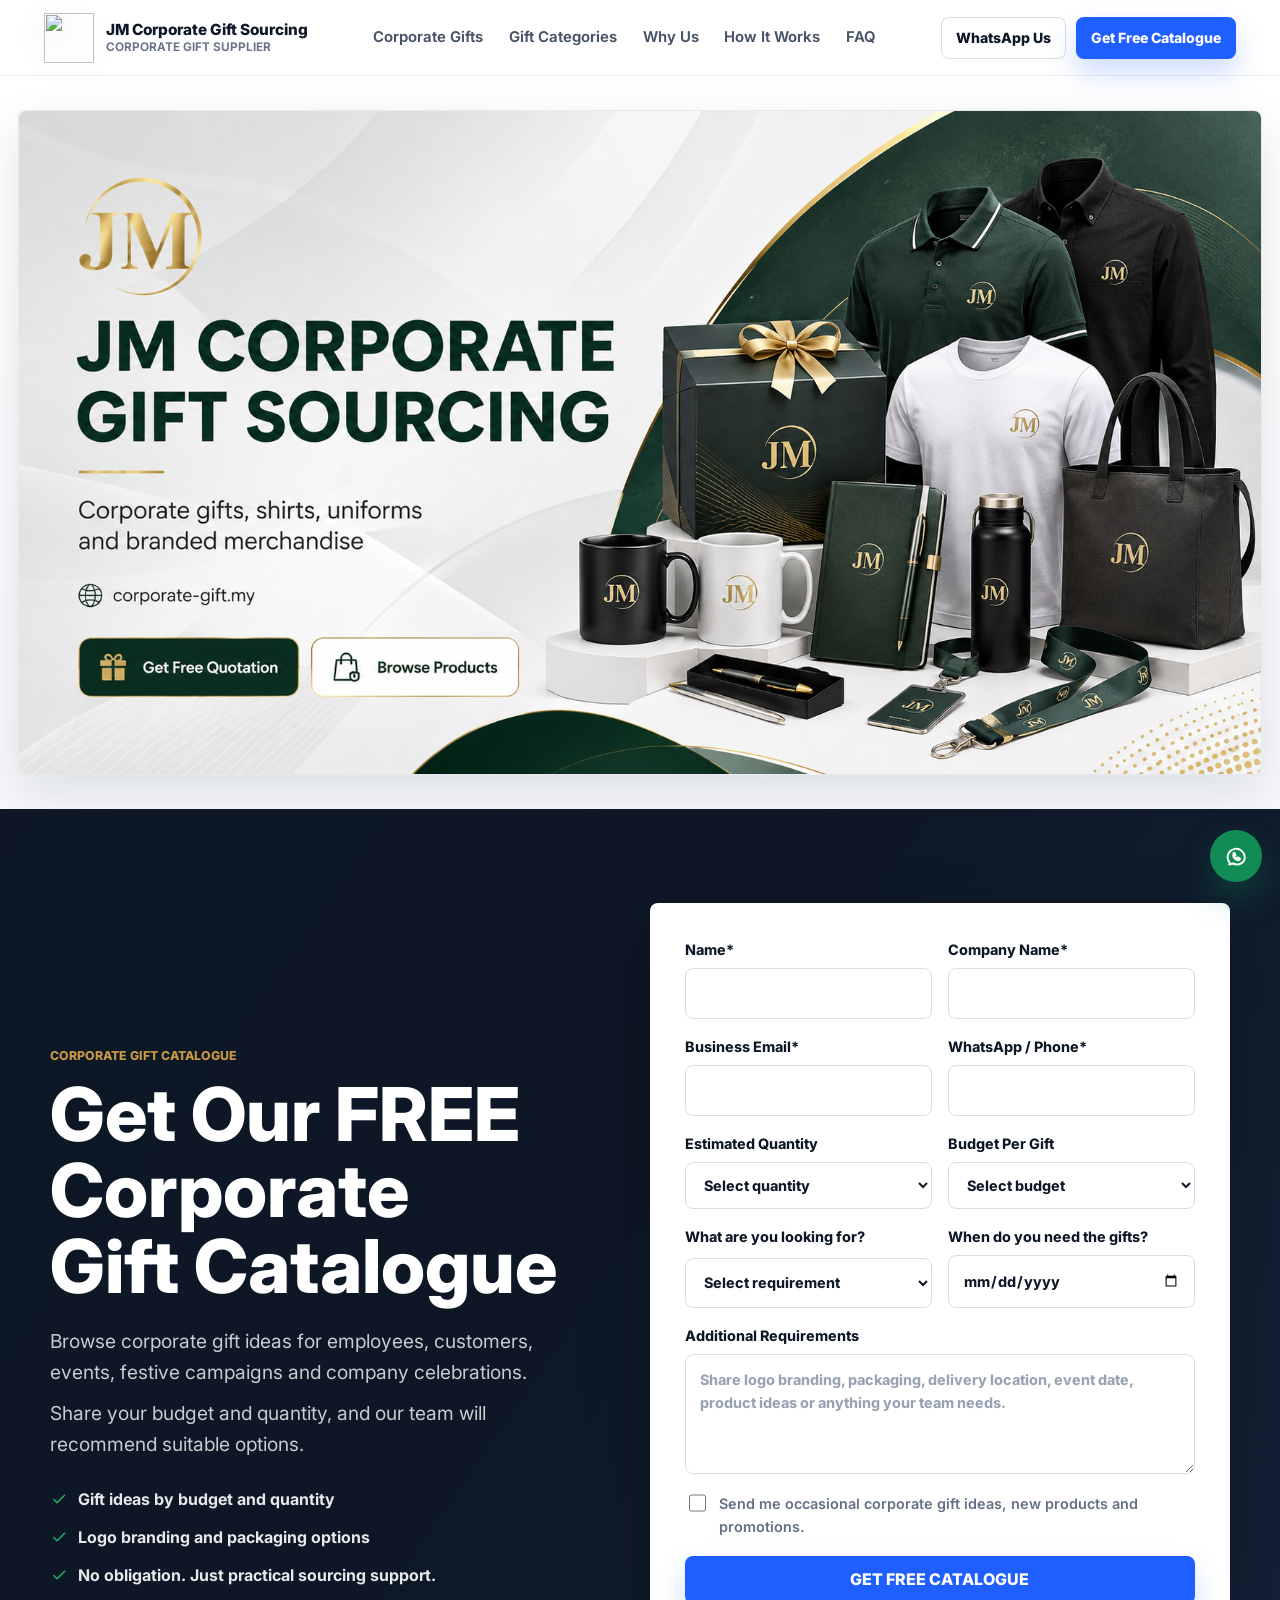
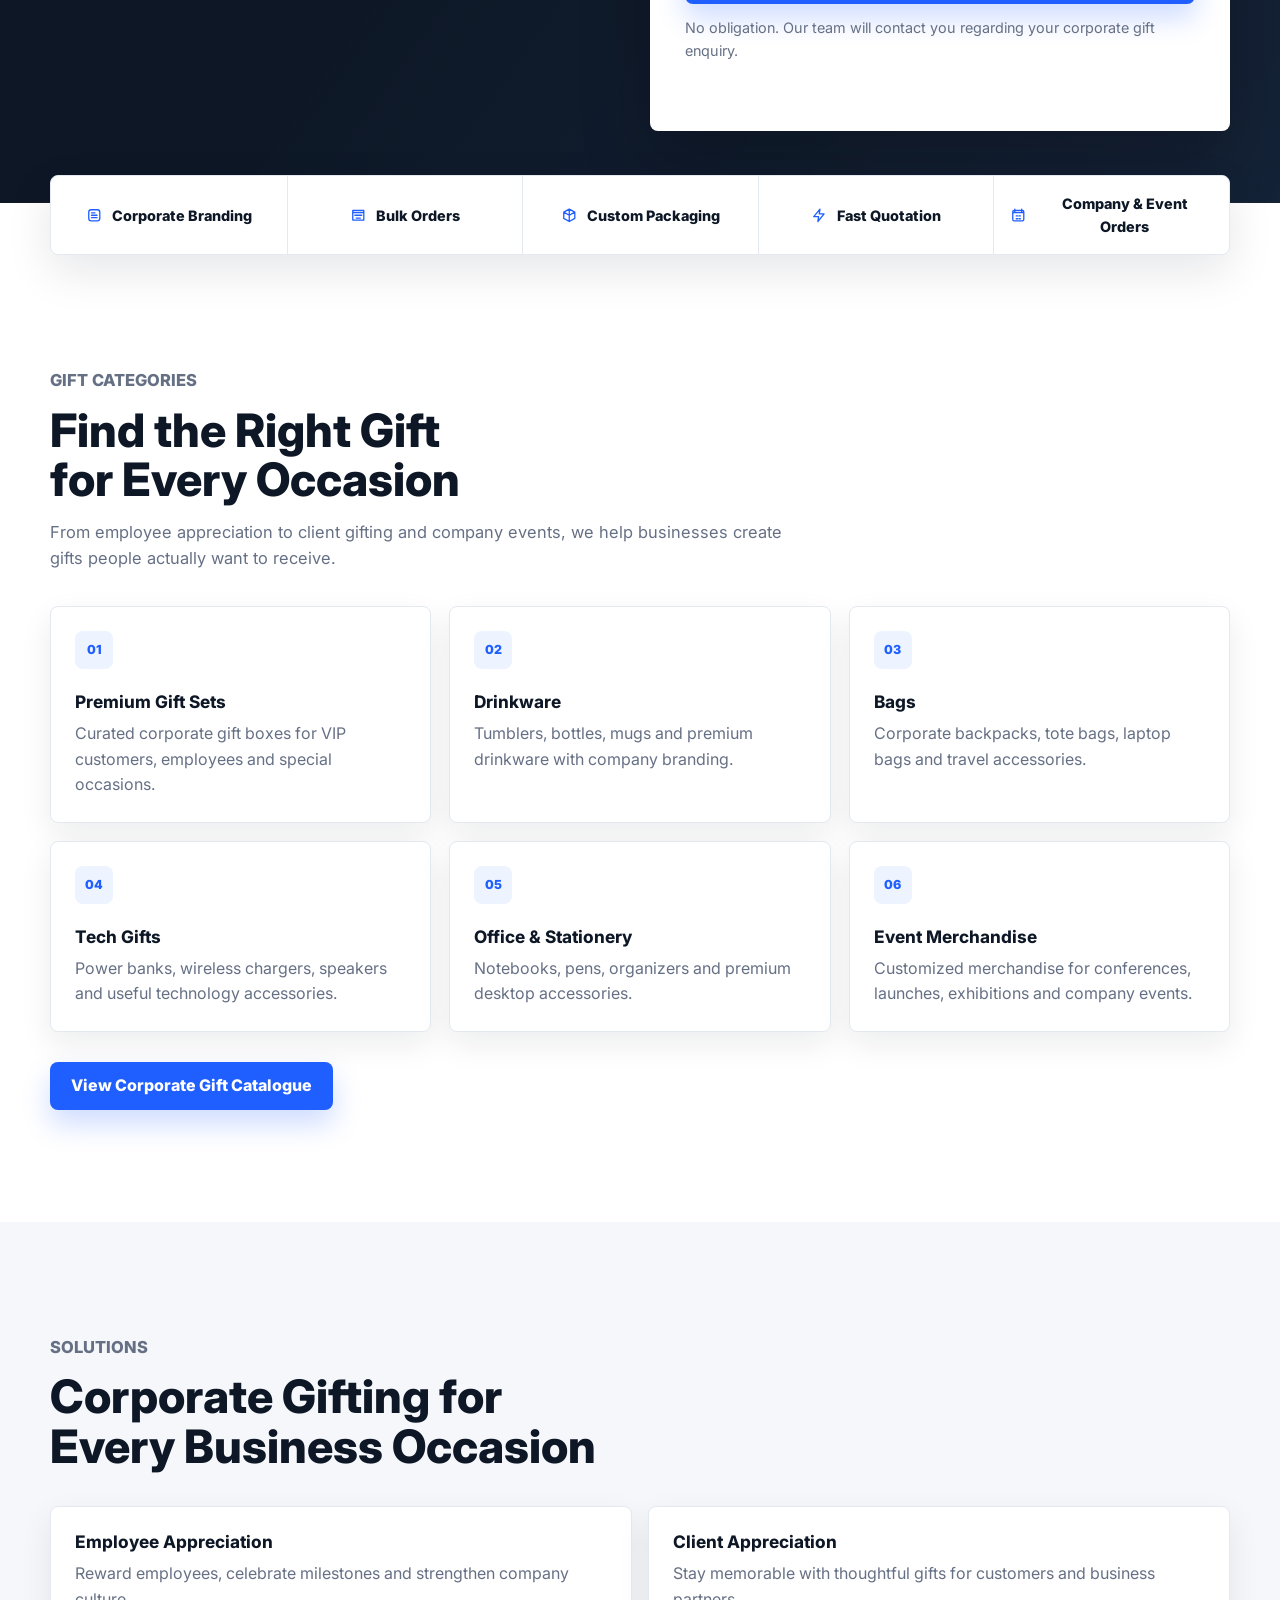
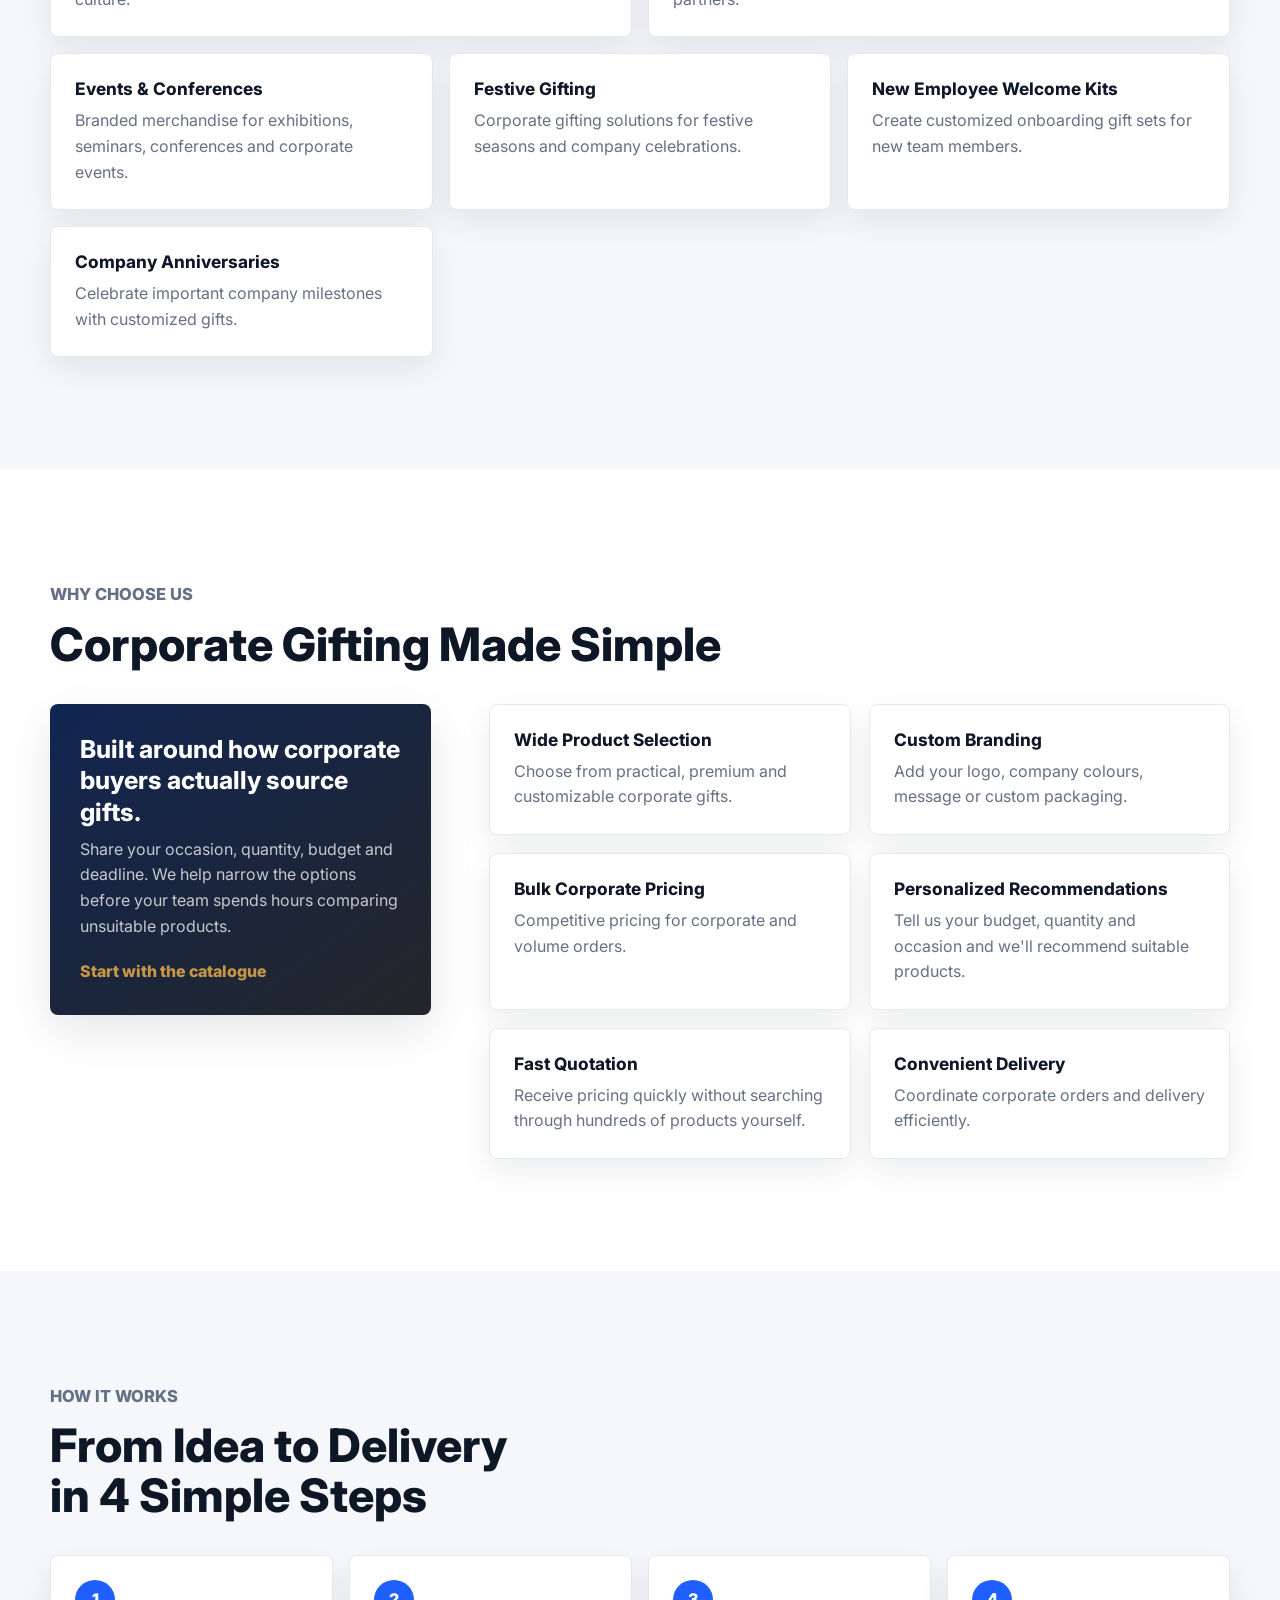
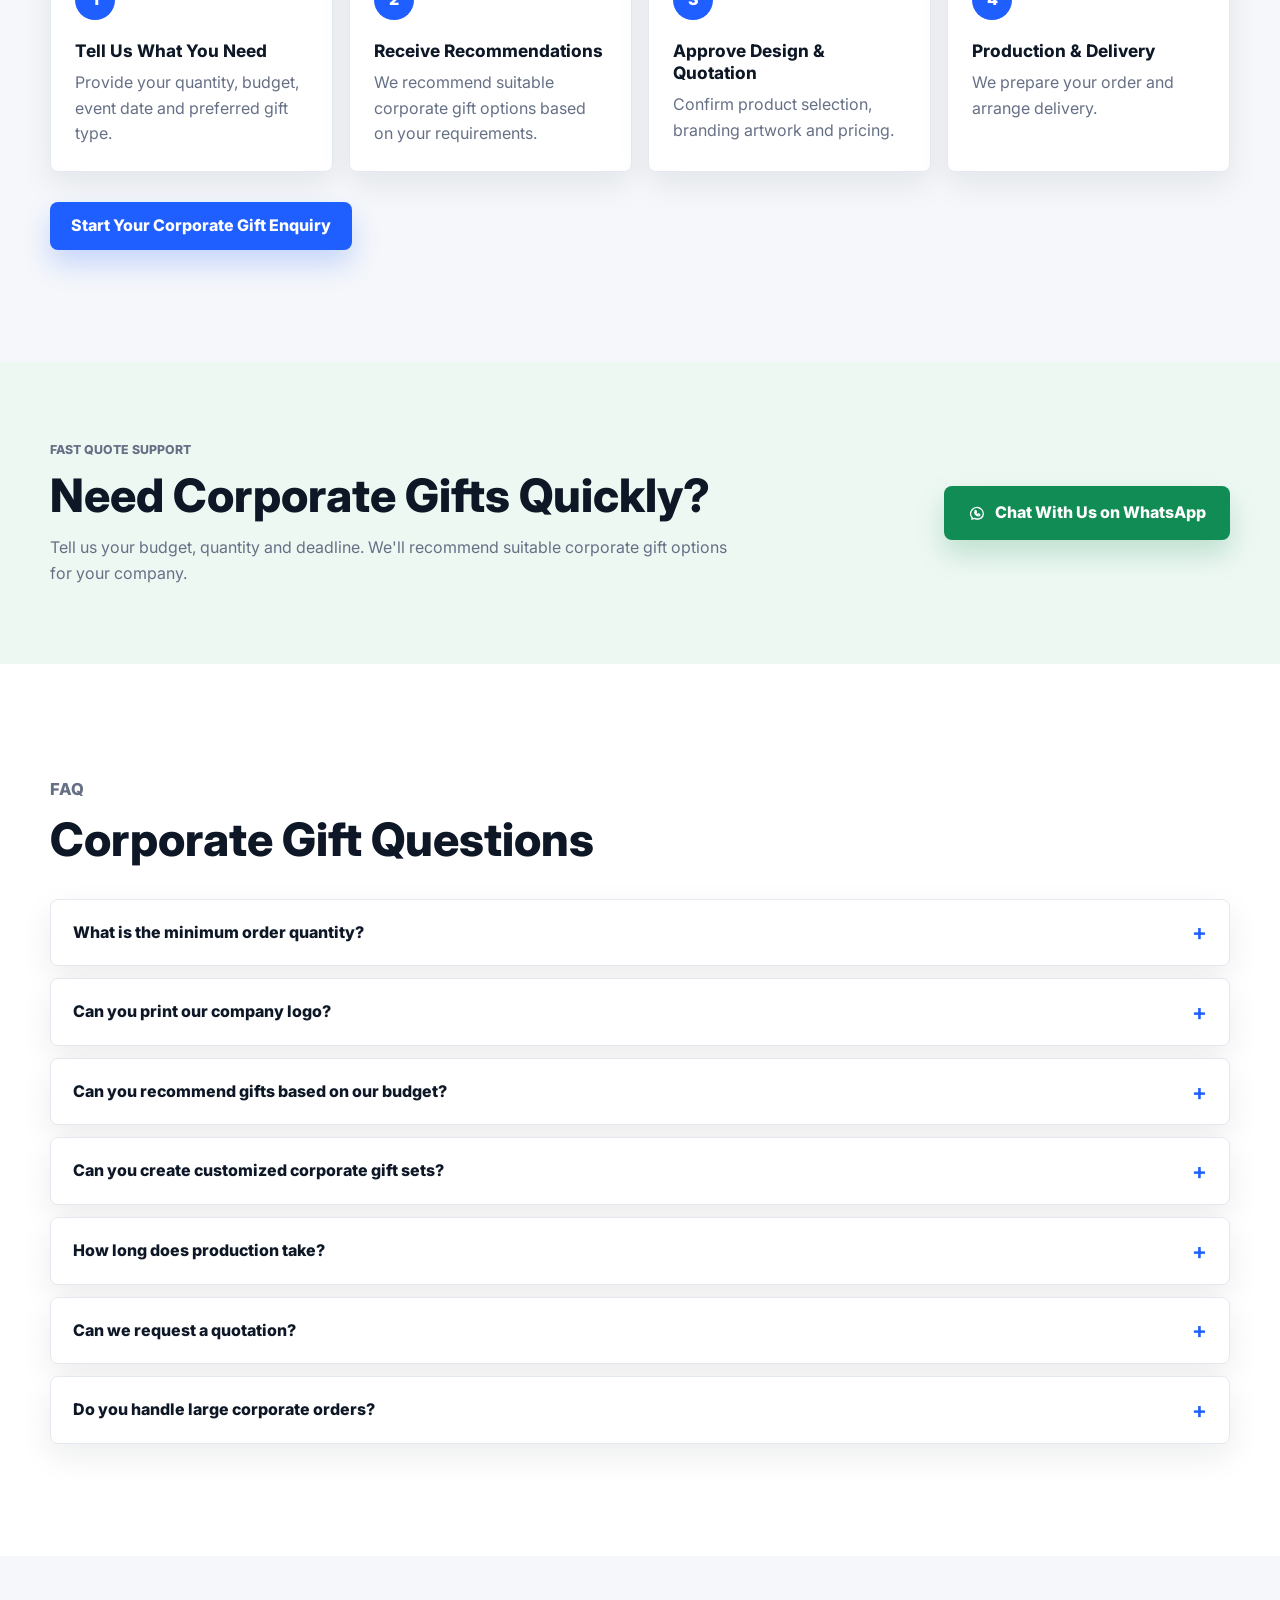
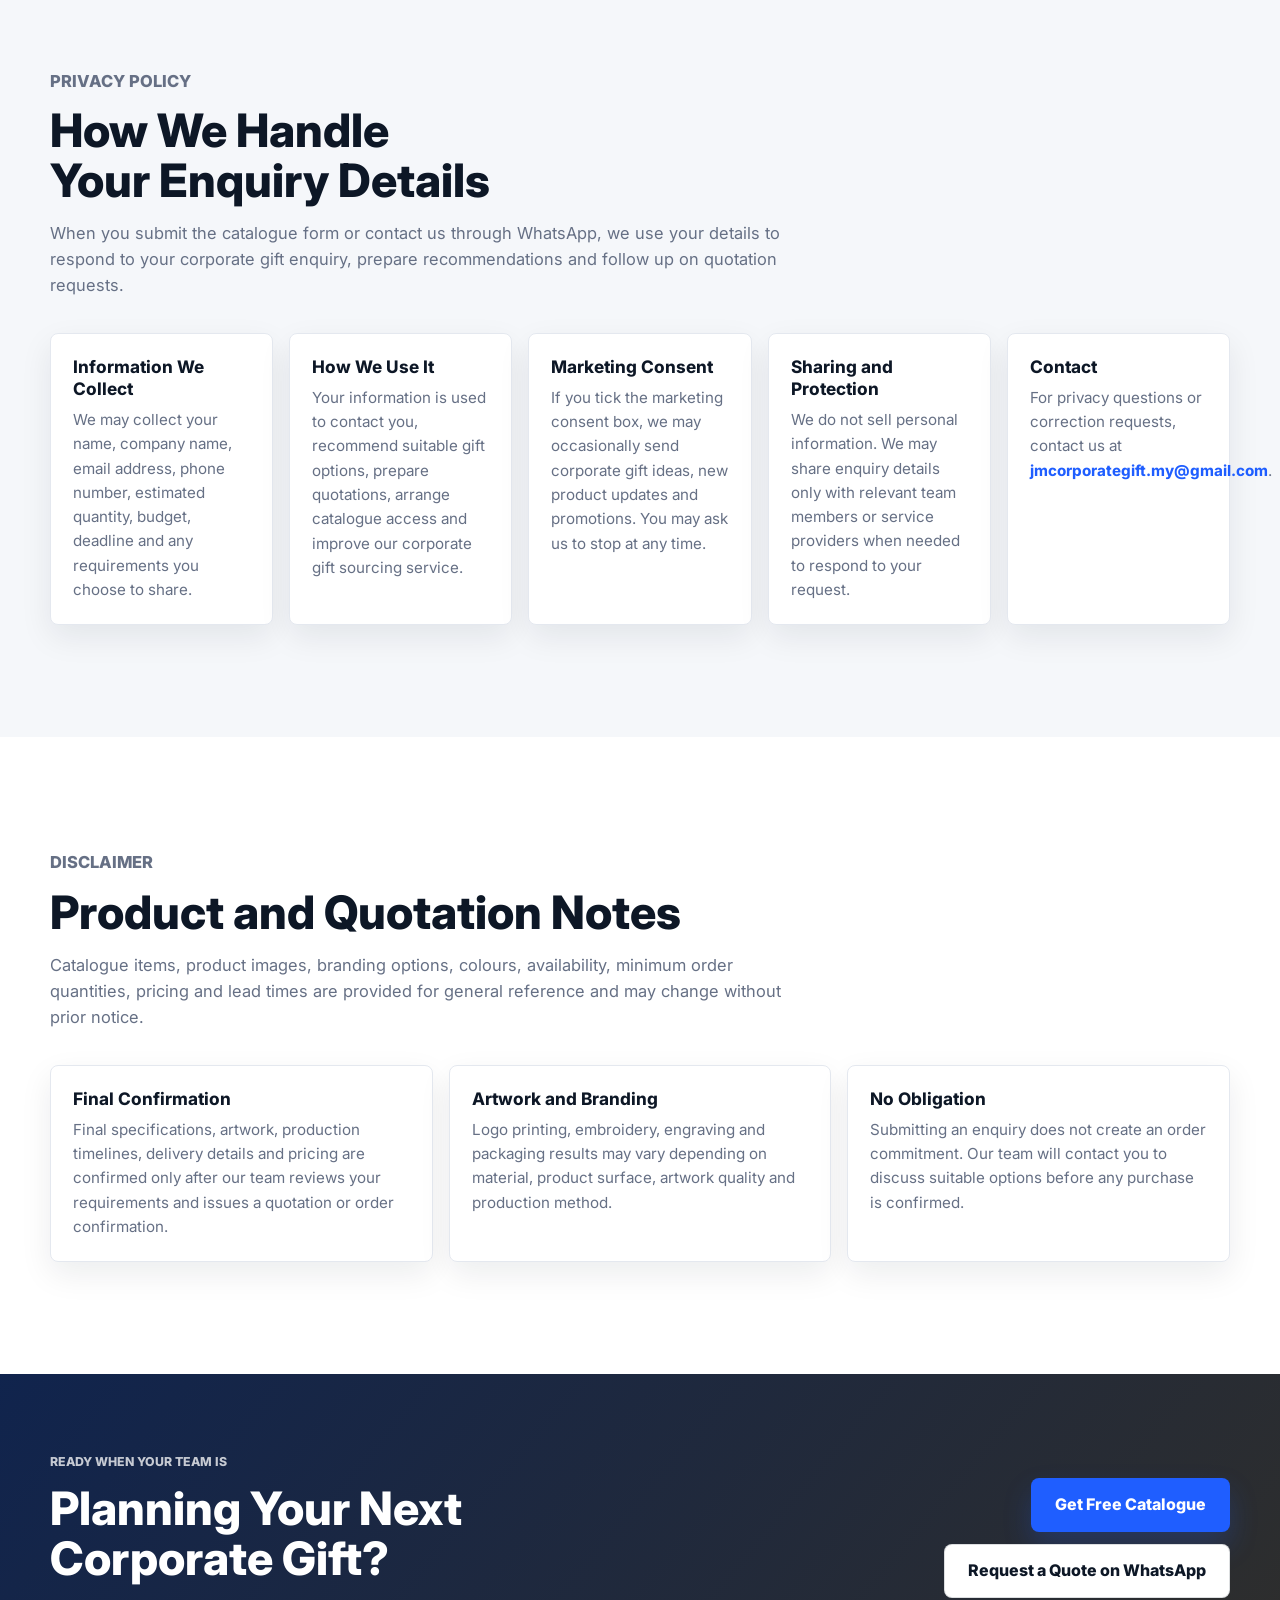
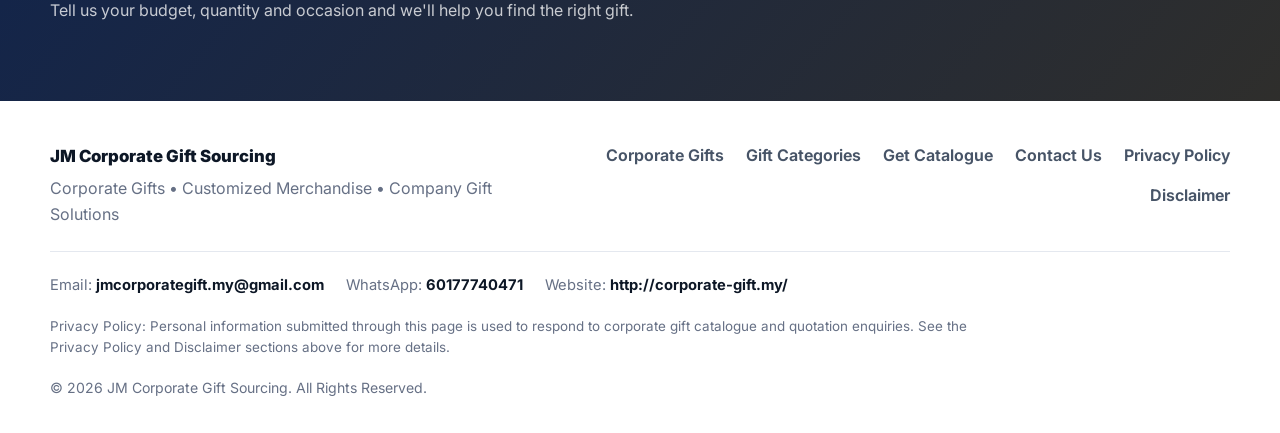
==== commit 9c0afecb: "Add files via upload" ====
--- a/index.html
+++ b/index.html
@@ -11,9 +11,10 @@
   <meta property="og:title" content="Corporate Gift Catalogue &amp; Customized Gift Supplier | JM Corporate Gift Sourcing">
   <meta property="og:description" content="Get a free corporate gift catalogue with customized gift ideas for employees, clients, events and festive campaigns. Request recommendations by budget and quantity.">
   <meta property="og:url" content="http://corporate-gift.my/">
-  <meta property="og:image" content="mobile-unique-full.png">
+  <meta property="og:image" content="jm-corporate-gift-hero-banner.png">
   <meta name="twitter:card" content="summary_large_image">
-  <link rel="icon" type="image/png" href="brand-logo-256.png">
+  <meta name="twitter:image" content="jm-corporate-gift-hero-banner.png">
+  <link rel="icon" type="image/svg+xml" href="brand-logo.svg">
   <link rel="apple-touch-icon" href="brand-logo-256.png">
   <link rel="preconnect" href="https://fonts.googleapis.com">
   <link rel="preconnect" href="https://fonts.gstatic.com" crossorigin>
@@ -25,7 +26,7 @@
       "@type": "Organization",
       "name": "JM Corporate Gift Sourcing",
       "url": "http://corporate-gift.my/",
-      "logo": "http://corporate-gift.my/brand-logo-256.png",
+      "logo": "http://corporate-gift.my/brand-logo.svg",
       "description": "Corporate gifts, customized merchandise and company gift solutions for employee gifts, client gifts and event merchandise.",
       "contactPoint": {
         "@type": "ContactPoint",
@@ -51,7 +52,7 @@
 
   <header class="site-header" data-header>
     <a class="brand" href="#top" aria-label="JM Corporate Gift Sourcing home">
-      <span class="brand-mark"><img src="brand-logo-256.png" alt="" width="256" height="256"></span>
+      <span class="brand-mark"><img src="brand-logo.svg" alt="" width="256" height="256"></span>
       <span class="brand-copy">
         <span class="brand-name" data-config="brandName">JM Corporate Gift Sourcing</span>
         <span class="brand-line">Corporate gift supplier</span>
@@ -77,6 +78,12 @@
   </header>
 
   <main id="top">
+    <section class="banner-showcase" aria-label="JM Corporate Gift Sourcing banner">
+      <a class="banner-link" href="#catalogue" data-event="banner_catalogue_click">
+        <img src="jm-corporate-gift-hero-banner.png" alt="JM Corporate Gift Sourcing corporate gifts, shirts, uniforms and branded merchandise banner" width="1717" height="916">
+      </a>
+    </section>
+
     <section class="hero" id="corporate-gifts">
       <span class="anchor-target" id="catalogue"></span>
       <div class="hero-inner">
--- a/styles.css
+++ b/styles.css
@@ -149,20 +149,21 @@
 
 .brand-mark {
   display: grid;
-  width: 48px;
-  height: 48px;
+  width: 50px;
+  height: 50px;
   place-items: center;
-  overflow: hidden;
-  border: 1px solid var(--color-border);
-  border-radius: var(--radius);
-  background: #000;
+  overflow: visible;
+  border-radius: var(--radius);
+  background: transparent;
+  flex: 0 0 auto;
 }
 
 .brand-mark img {
-  width: 138%;
-  height: 138%;
-  object-fit: cover;
-  object-position: 50% 31%;
+  width: 100%;
+  height: 100%;
+  object-fit: contain;
+  object-position: center;
+  filter: drop-shadow(0 8px 14px rgba(13, 23, 38, 0.1));
 }
 
 .brand-copy {
@@ -304,6 +305,28 @@
 
 .button-whatsapp:hover {
   background: #0f7949;
+}
+
+.banner-showcase {
+  padding: clamp(18px, 3vw, 34px) max(18px, calc((100% - 1280px) / 2));
+  background:
+    linear-gradient(180deg, #ffffff 0%, #f5f7fa 100%);
+}
+
+.banner-link {
+  display: block;
+  overflow: hidden;
+  border: 1px solid rgba(228, 232, 239, 0.9);
+  border-radius: var(--radius);
+  background: var(--color-white);
+  box-shadow: var(--shadow-soft);
+}
+
+.banner-link img {
+  width: 100%;
+  aspect-ratio: 1717 / 916;
+  object-fit: cover;
+  object-position: center;
 }
 
 .hero {
@@ -1160,8 +1183,8 @@
   }
 
   .brand-mark {
-    width: 44px;
-    height: 44px;
+    width: 46px;
+    height: 46px;
   }
 
   .brand-copy {
@@ -1177,6 +1200,10 @@
   .hero-inner {
     width: calc(100% - 32px);
     padding-top: 46px;
+  }
+
+  .banner-showcase {
+    padding: 14px 16px;
   }
 
   h1 {
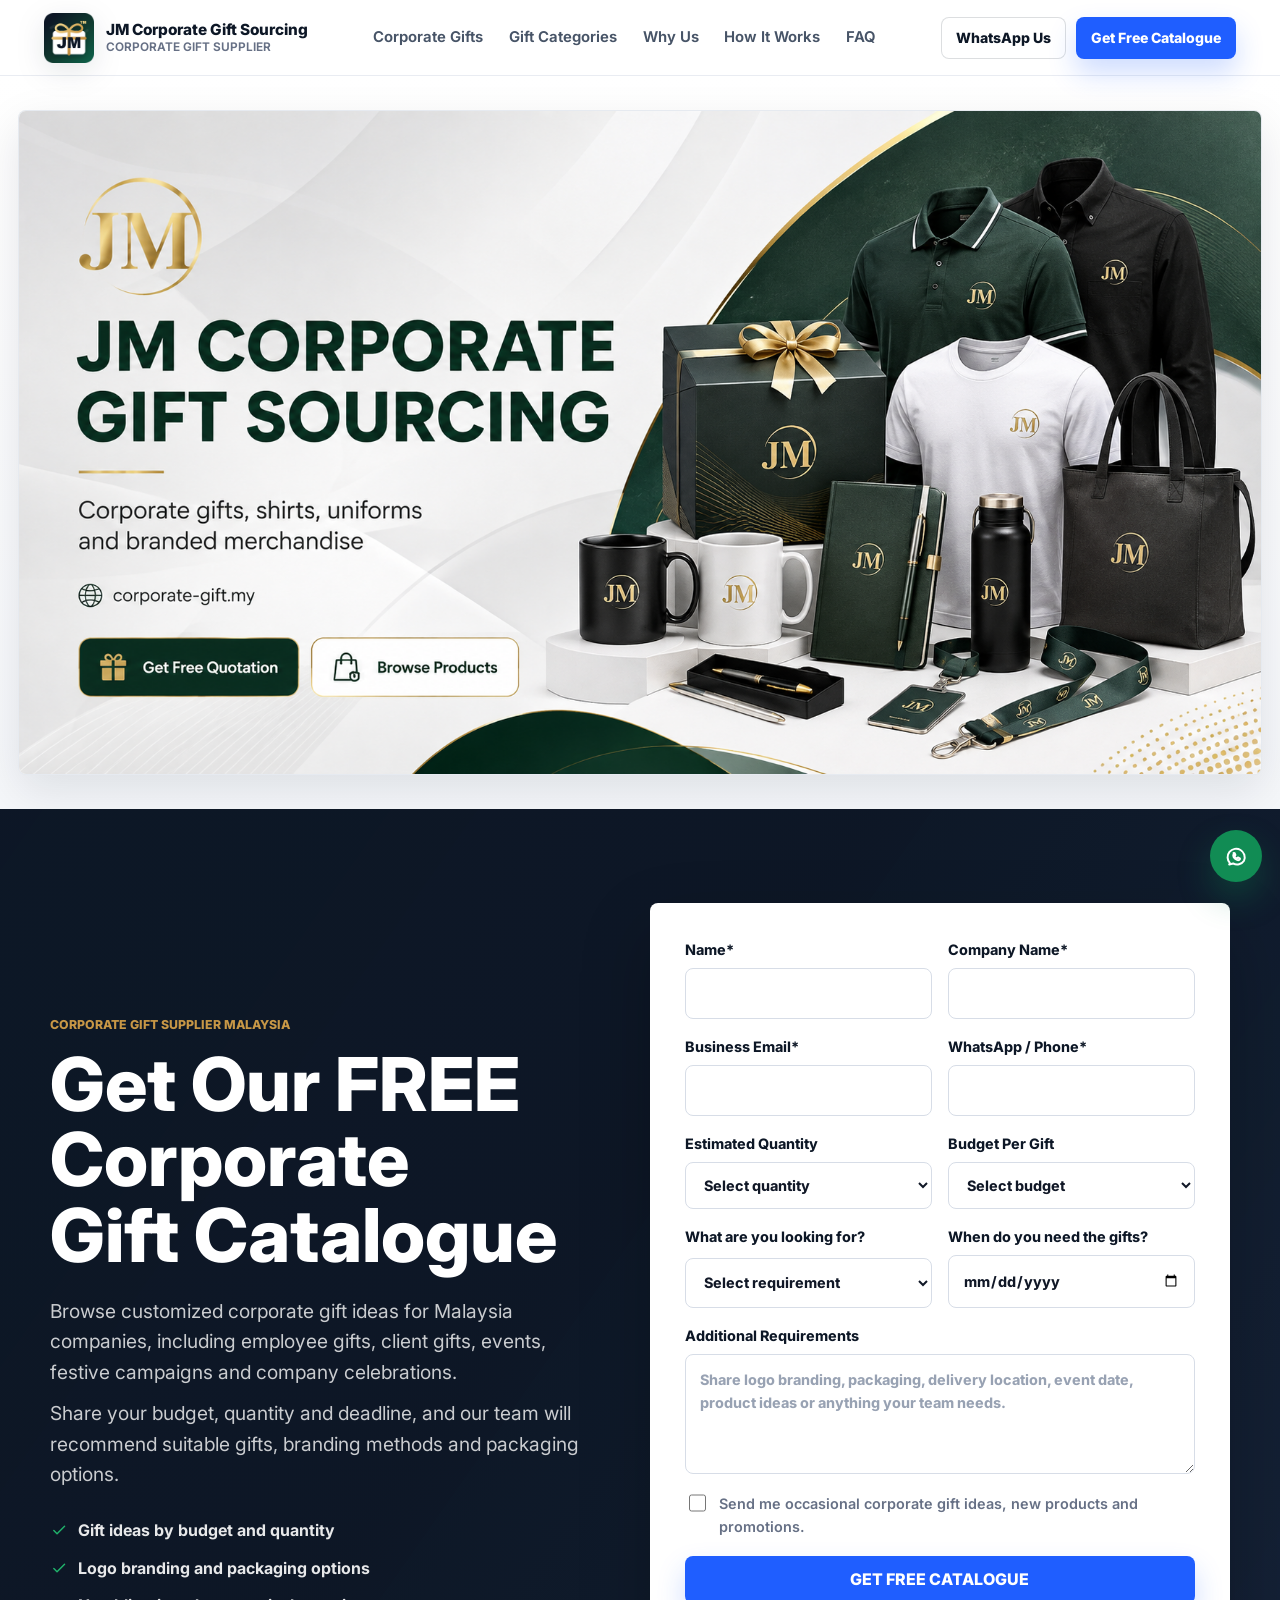
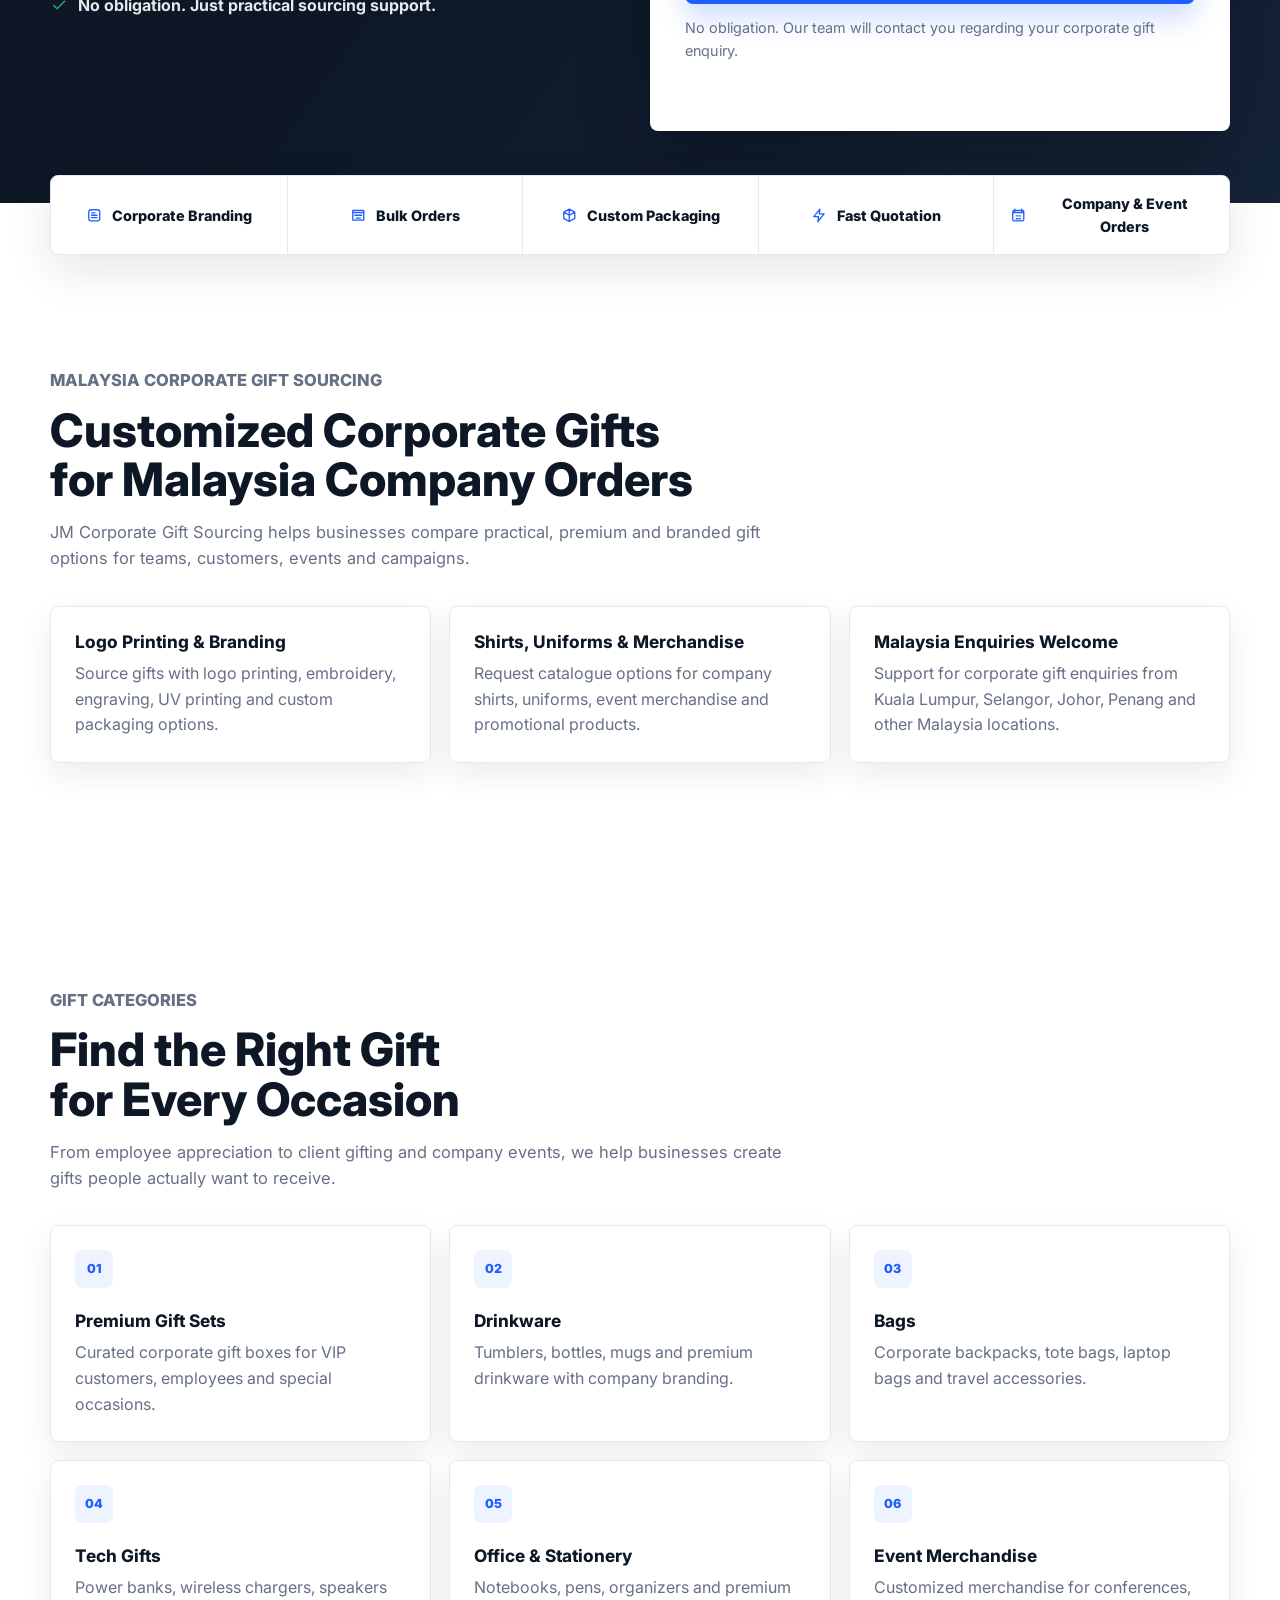
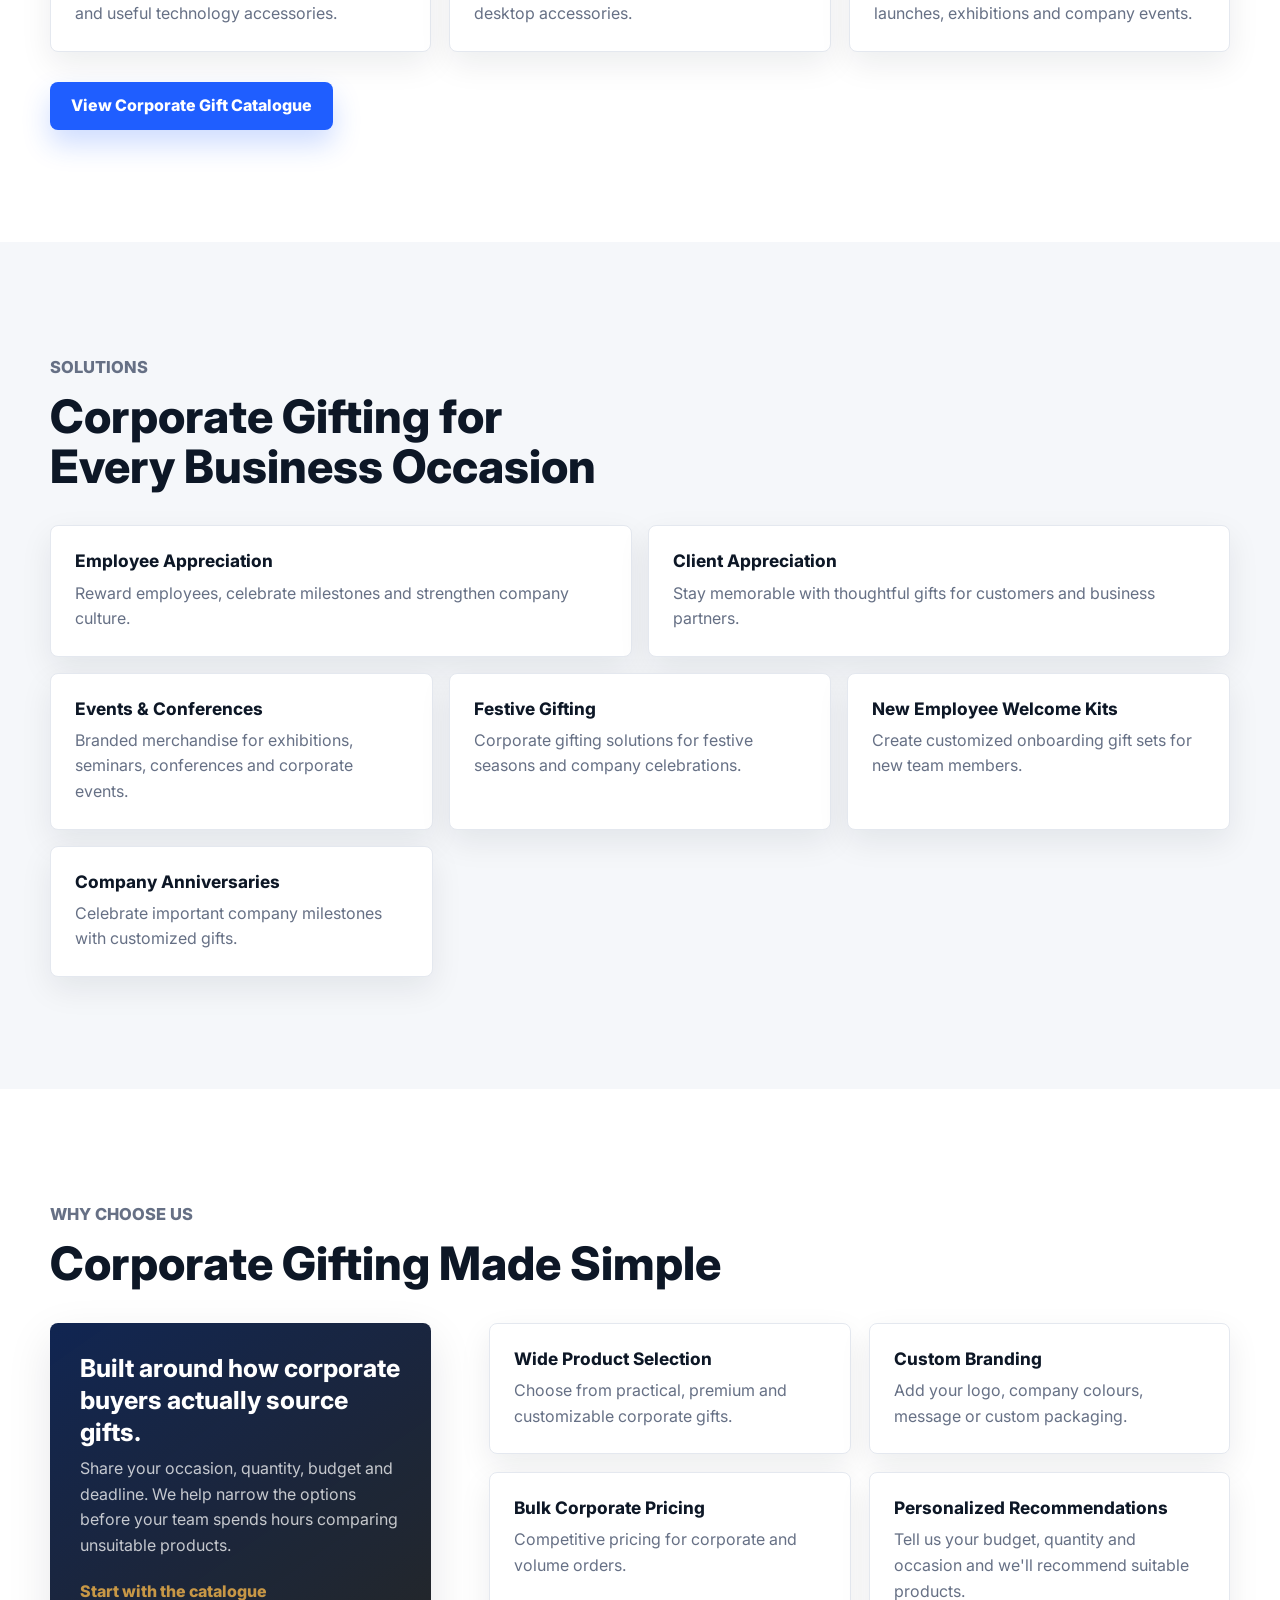
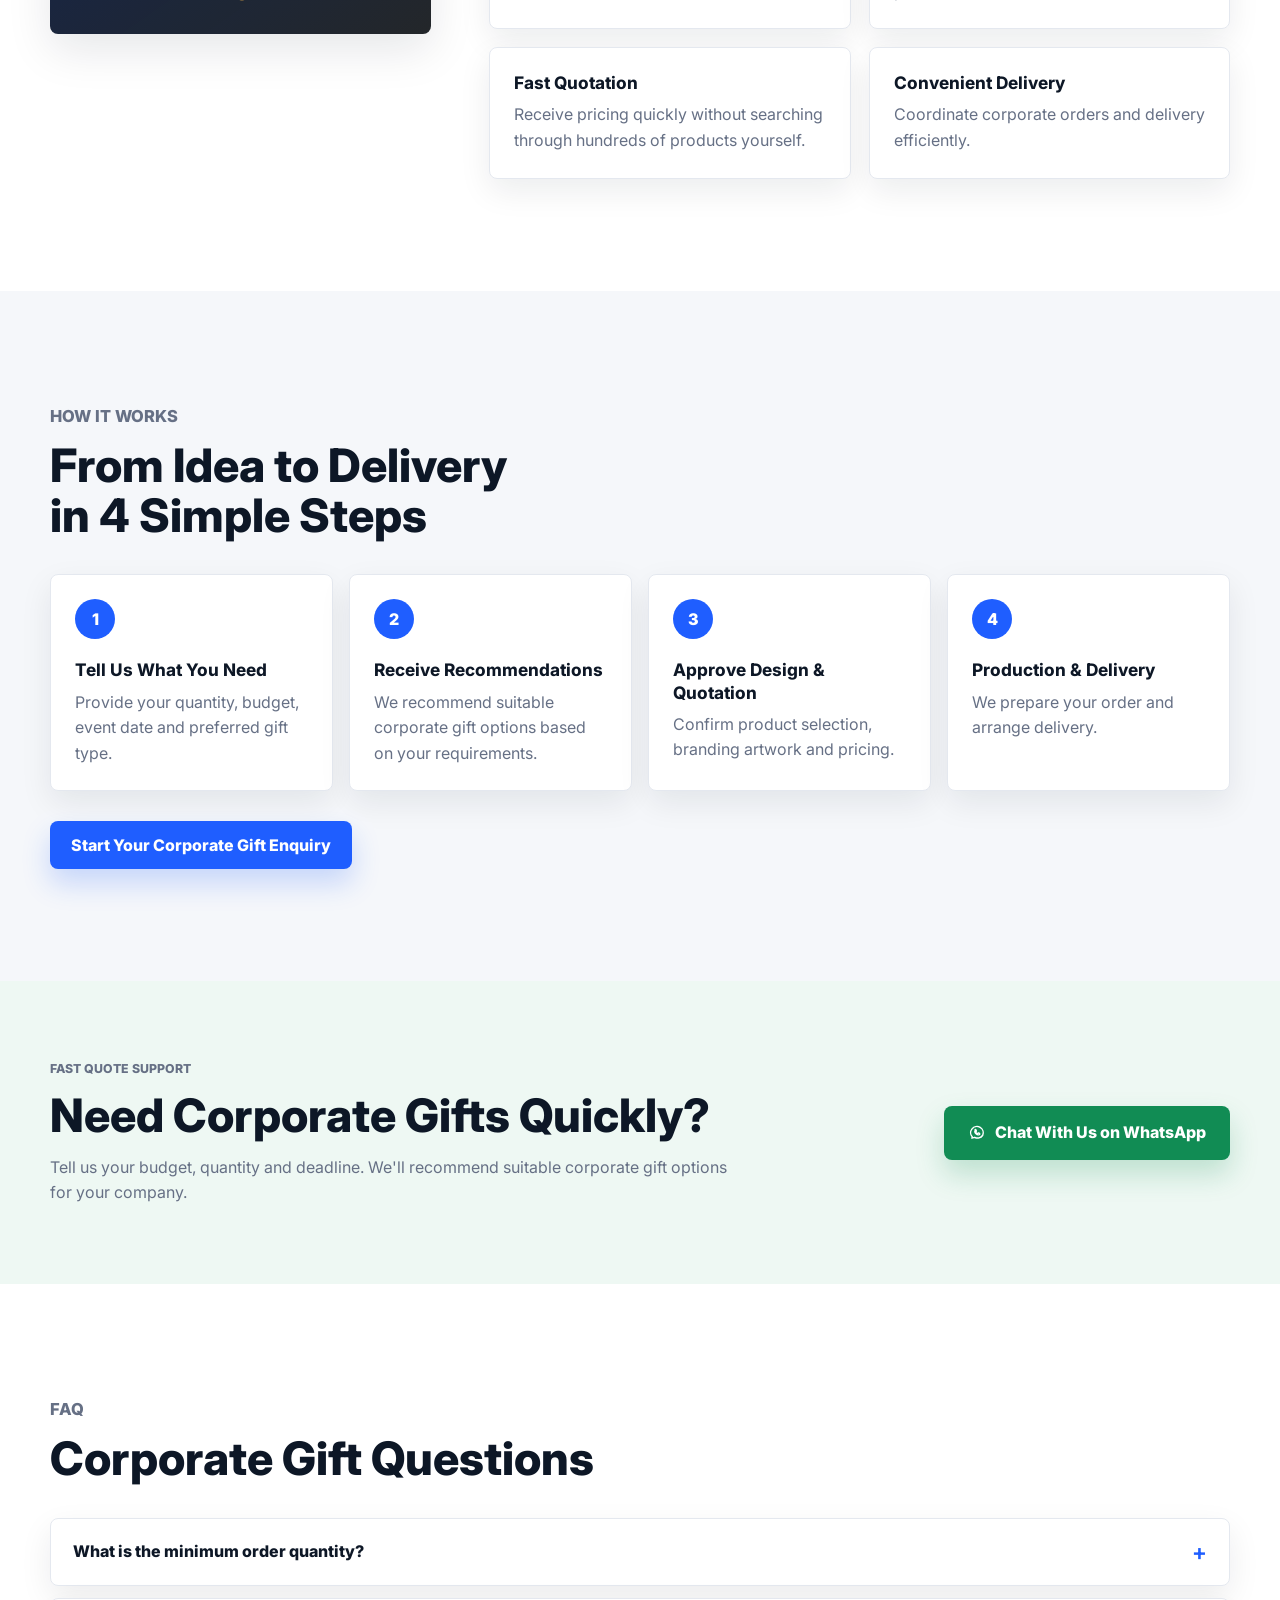
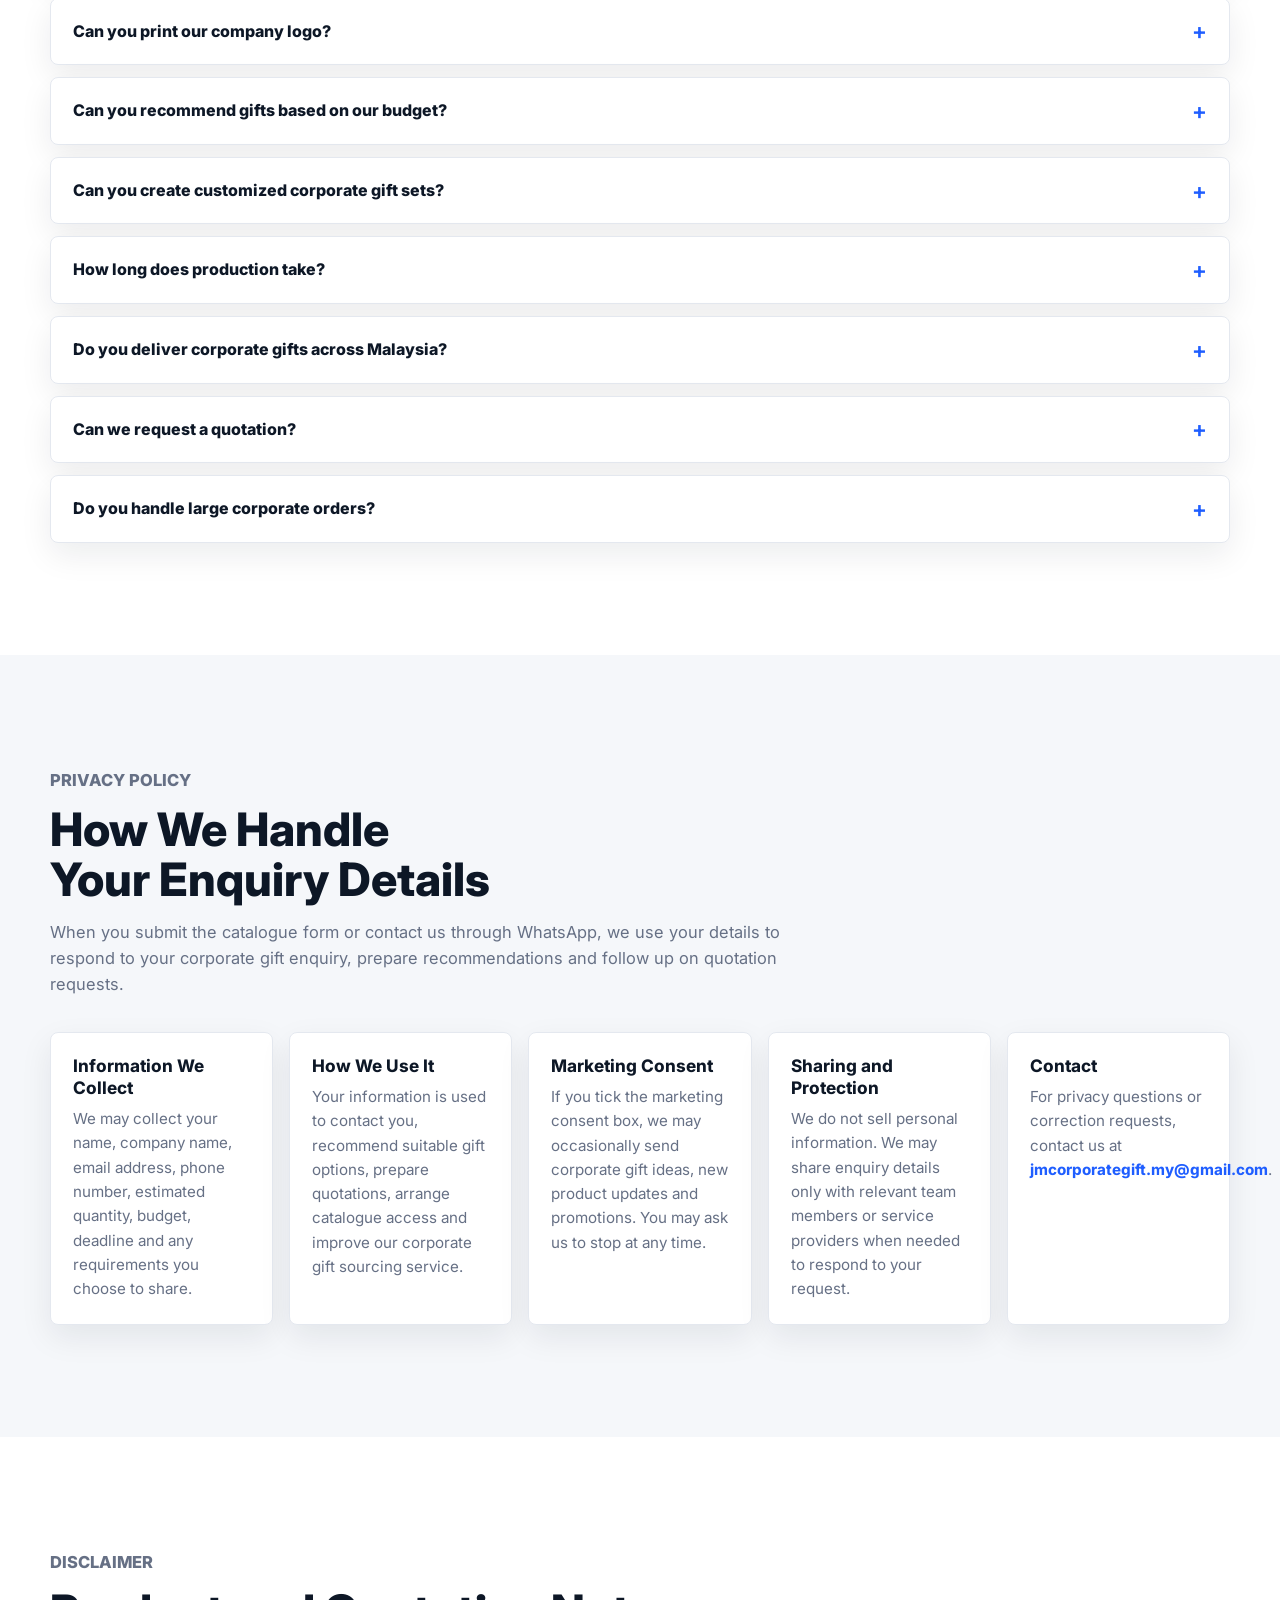
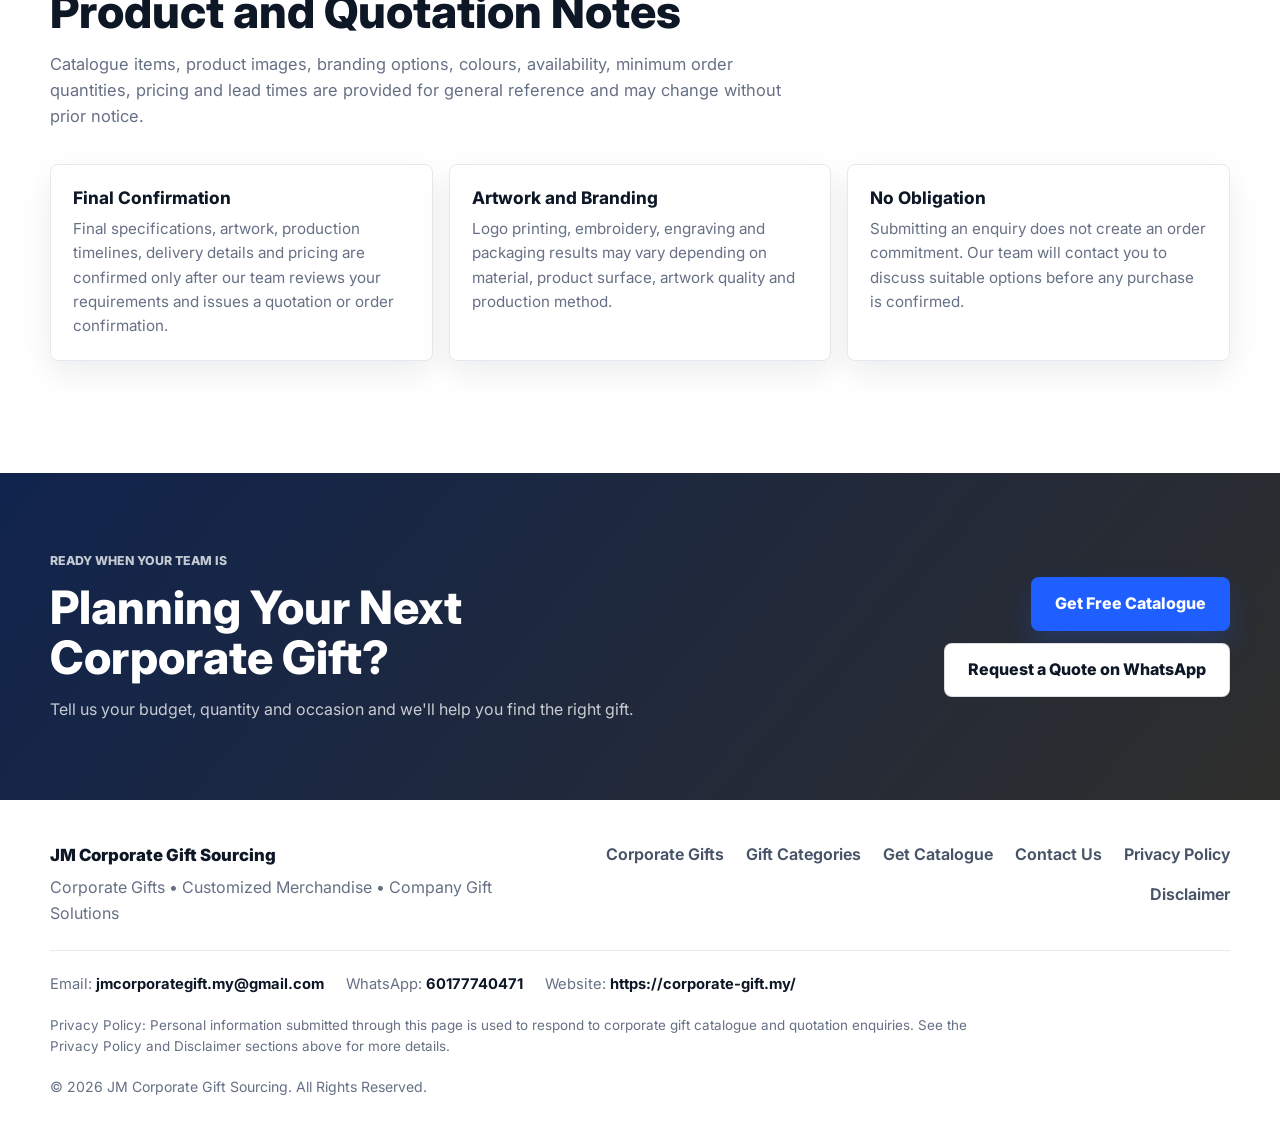
==== commit 7f6c2942: "Add files via upload" ====
--- a/index.html
+++ b/index.html
@@ -4,16 +4,28 @@
   <meta charset="utf-8">
   <meta name="viewport" content="width=device-width, initial-scale=1">
   <meta name="theme-color" content="#0d1726">
-  <title>Corporate Gift Catalogue &amp; Customized Gift Supplier | JM Corporate Gift Sourcing</title>
-  <meta name="description" content="Get a free corporate gift catalogue with customized gift ideas for employees, clients, events and festive campaigns. Request recommendations by budget and quantity.">
-  <link rel="canonical" href="http://corporate-gift.my/">
+  <title>Corporate Gift Supplier Malaysia | Custom Gifts Catalogue | JM Corporate Gift Sourcing</title>
+  <meta name="description" content="JM Corporate Gift Sourcing helps Malaysia companies source customized corporate gifts, premium gift sets, shirts, uniforms and branded merchandise by budget, quantity and deadline.">
+  <meta name="robots" content="index, follow">
+  <meta name="author" content="JM Corporate Gift Sourcing">
+  <link rel="canonical" href="https://corporate-gift.my/">
+  <link rel="sitemap" type="application/xml" href="https://corporate-gift.my/sitemap.xml">
   <meta property="og:type" content="website">
-  <meta property="og:title" content="Corporate Gift Catalogue &amp; Customized Gift Supplier | JM Corporate Gift Sourcing">
-  <meta property="og:description" content="Get a free corporate gift catalogue with customized gift ideas for employees, clients, events and festive campaigns. Request recommendations by budget and quantity.">
-  <meta property="og:url" content="http://corporate-gift.my/">
-  <meta property="og:image" content="jm-corporate-gift-hero-banner.png">
+  <meta property="og:site_name" content="JM Corporate Gift Sourcing">
+  <meta property="og:locale" content="en_MY">
+  <meta property="og:title" content="Corporate Gift Supplier Malaysia | JM Corporate Gift Sourcing">
+  <meta property="og:description" content="Customized corporate gifts, premium gift sets, shirts, uniforms and branded merchandise for Malaysia companies. Request recommendations by budget and quantity.">
+  <meta property="og:url" content="https://corporate-gift.my/">
+  <meta property="og:image" content="https://corporate-gift.my/jm-corporate-gift-preview-20260903.png">
+  <meta property="og:image:secure_url" content="https://corporate-gift.my/jm-corporate-gift-preview-20260903.png">
+  <meta property="og:image:type" content="image/png">
+  <meta property="og:image:width" content="1717">
+  <meta property="og:image:height" content="916">
+  <meta property="og:image:alt" content="JM Corporate Gift Sourcing premium corporate gifts, shirts, uniforms and branded merchandise">
   <meta name="twitter:card" content="summary_large_image">
-  <meta name="twitter:image" content="jm-corporate-gift-hero-banner.png">
+  <meta name="twitter:title" content="Corporate Gift Supplier Malaysia | JM Corporate Gift Sourcing">
+  <meta name="twitter:description" content="Source customized corporate gifts, premium gift sets, shirts, uniforms and branded merchandise for Malaysia company orders.">
+  <meta name="twitter:image" content="https://corporate-gift.my/jm-corporate-gift-preview-20260903.png">
   <link rel="icon" type="image/svg+xml" href="brand-logo.svg">
   <link rel="apple-touch-icon" href="brand-logo-256.png">
   <link rel="preconnect" href="https://fonts.googleapis.com">
@@ -23,17 +35,98 @@
   <script type="application/ld+json">
     {
       "@context": "https://schema.org",
-      "@type": "Organization",
-      "name": "JM Corporate Gift Sourcing",
-      "url": "http://corporate-gift.my/",
-      "logo": "http://corporate-gift.my/brand-logo.svg",
-      "description": "Corporate gifts, customized merchandise and company gift solutions for employee gifts, client gifts and event merchandise.",
-      "contactPoint": {
-        "@type": "ContactPoint",
-        "contactType": "sales",
-        "email": "jmcorporategift.my@gmail.com",
-        "telephone": "60177740471"
-      }
+      "@graph": [
+        {
+          "@type": ["Organization", "LocalBusiness"],
+          "@id": "https://corporate-gift.my/#organization",
+          "name": "JM Corporate Gift Sourcing",
+          "url": "https://corporate-gift.my/",
+          "logo": "https://corporate-gift.my/brand-logo.svg",
+          "image": "https://corporate-gift.my/jm-corporate-gift-preview-20260903.png",
+          "description": "Corporate gift supplier in Malaysia for customized merchandise, premium gift sets, shirts, uniforms, employee gifts, client gifts and event merchandise.",
+          "email": "jmcorporategift.my@gmail.com",
+          "telephone": "+60177740471",
+          "areaServed": [
+            { "@type": "Country", "name": "Malaysia" },
+            { "@type": "City", "name": "Kuala Lumpur" },
+            { "@type": "State", "name": "Selangor" },
+            { "@type": "State", "name": "Johor" },
+            { "@type": "State", "name": "Penang" }
+          ],
+          "contactPoint": {
+            "@type": "ContactPoint",
+            "contactType": "sales",
+            "email": "jmcorporategift.my@gmail.com",
+            "telephone": "+60177740471",
+            "availableLanguage": ["en", "ms", "zh"]
+          }
+        },
+        {
+          "@type": "WebSite",
+          "@id": "https://corporate-gift.my/#website",
+          "url": "https://corporate-gift.my/",
+          "name": "JM Corporate Gift Sourcing",
+          "publisher": { "@id": "https://corporate-gift.my/#organization" },
+          "inLanguage": "en-MY"
+        },
+        {
+          "@type": "WebPage",
+          "@id": "https://corporate-gift.my/#webpage",
+          "url": "https://corporate-gift.my/",
+          "name": "Corporate Gift Supplier Malaysia | Custom Gifts Catalogue",
+          "description": "Request a free corporate gift catalogue and get recommendations for customized corporate gifts, premium gift sets, shirts, uniforms and branded merchandise in Malaysia.",
+          "isPartOf": { "@id": "https://corporate-gift.my/#website" },
+          "about": { "@id": "https://corporate-gift.my/#organization" },
+          "inLanguage": "en-MY"
+        },
+        {
+          "@type": "Service",
+          "@id": "https://corporate-gift.my/#corporate-gift-service",
+          "name": "Corporate gift sourcing and customization",
+          "provider": { "@id": "https://corporate-gift.my/#organization" },
+          "areaServed": { "@type": "Country", "name": "Malaysia" },
+          "serviceType": "Corporate gift supplier",
+          "description": "Corporate gift sourcing, logo branding, custom packaging, premium gift sets, shirts, uniforms and event merchandise recommendations by budget, quantity and deadline.",
+          "hasOfferCatalog": {
+            "@type": "OfferCatalog",
+            "name": "Corporate gift categories",
+            "itemListElement": [
+              { "@type": "Offer", "itemOffered": { "@type": "Service", "name": "Premium corporate gift sets" } },
+              { "@type": "Offer", "itemOffered": { "@type": "Service", "name": "Custom logo drinkware" } },
+              { "@type": "Offer", "itemOffered": { "@type": "Service", "name": "Corporate bags and tote bags" } },
+              { "@type": "Offer", "itemOffered": { "@type": "Service", "name": "Technology gifts and accessories" } },
+              { "@type": "Offer", "itemOffered": { "@type": "Service", "name": "Company shirts and uniforms" } },
+              { "@type": "Offer", "itemOffered": { "@type": "Service", "name": "Event merchandise" } }
+            ]
+          }
+        },
+        {
+          "@type": "FAQPage",
+          "@id": "https://corporate-gift.my/#faq-schema",
+          "mainEntity": [
+            {
+              "@type": "Question",
+              "name": "What is the minimum order quantity?",
+              "acceptedAnswer": { "@type": "Answer", "text": "Minimum order quantity depends on the product. Contact us with the product and quantity required for recommendations." }
+            },
+            {
+              "@type": "Question",
+              "name": "Can you print our company logo?",
+              "acceptedAnswer": { "@type": "Answer", "text": "Yes. Branding options may include printing, engraving, embroidery, UV printing and other methods depending on the product." }
+            },
+            {
+              "@type": "Question",
+              "name": "Can you recommend gifts based on our budget?",
+              "acceptedAnswer": { "@type": "Answer", "text": "Yes. Tell us your approximate budget per gift, quantity and occasion and we can recommend suitable options." }
+            },
+            {
+              "@type": "Question",
+              "name": "Do you deliver corporate gifts across Malaysia?",
+              "acceptedAnswer": { "@type": "Answer", "text": "Yes. We support corporate gift enquiries for companies in Malaysia, including Kuala Lumpur, Selangor, Johor, Penang and other locations depending on order requirements." }
+            }
+          ]
+        }
+      ]
     }
   </script>
 </head>
@@ -52,7 +145,7 @@
 
   <header class="site-header" data-header>
     <a class="brand" href="#top" aria-label="JM Corporate Gift Sourcing home">
-      <span class="brand-mark"><img src="brand-logo.svg" alt="" width="256" height="256"></span>
+      <span class="brand-mark"><img src="brand-logo-256.png?v=20260903" alt="" width="256" height="256"></span>
       <span class="brand-copy">
         <span class="brand-name" data-config="brandName">JM Corporate Gift Sourcing</span>
         <span class="brand-line">Corporate gift supplier</span>
@@ -88,10 +181,10 @@
       <span class="anchor-target" id="catalogue"></span>
       <div class="hero-inner">
         <div class="hero-copy reveal">
-          <p class="eyebrow">Corporate gift catalogue</p>
+          <p class="eyebrow">Corporate gift supplier Malaysia</p>
           <h1>Get Our FREE Corporate Gift Catalogue</h1>
-          <p class="hero-text">Browse corporate gift ideas for employees, customers, events, festive campaigns and company celebrations.</p>
-          <p class="hero-text">Share your budget and quantity, and our team will recommend suitable options.</p>
+          <p class="hero-text">Browse customized corporate gift ideas for Malaysia companies, including employee gifts, client gifts, events, festive campaigns and company celebrations.</p>
+          <p class="hero-text">Share your budget, quantity and deadline, and our team will recommend suitable gifts, branding methods and packaging options.</p>
           <ul class="hero-points" aria-label="Corporate gift service highlights">
             <li><svg class="icon"><use href="#icon-check"></use></svg>Gift ideas by budget and quantity</li>
             <li><svg class="icon"><use href="#icon-check"></use></svg>Logo branding and packaging options</li>
@@ -183,6 +276,19 @@
       <div class="trust-item"><svg class="icon"><use href="#icon-event"></use></svg>Company &amp; Event Orders</div>
     </section>
 
+    <section class="section local-seo-section" id="malaysia-corporate-gifts">
+      <div class="section-heading reveal">
+        <p class="eyebrow">Malaysia corporate gift sourcing</p>
+        <h2>Customized Corporate Gifts for Malaysia Company Orders</h2>
+        <p>JM Corporate Gift Sourcing helps businesses compare practical, premium and branded gift options for teams, customers, events and campaigns.</p>
+      </div>
+      <div class="card-grid">
+        <article class="info-card reveal"><h3>Logo Printing &amp; Branding</h3><p>Source gifts with logo printing, embroidery, engraving, UV printing and custom packaging options.</p></article>
+        <article class="info-card reveal"><h3>Shirts, Uniforms &amp; Merchandise</h3><p>Request catalogue options for company shirts, uniforms, event merchandise and promotional products.</p></article>
+        <article class="info-card reveal"><h3>Malaysia Enquiries Welcome</h3><p>Support for corporate gift enquiries from Kuala Lumpur, Selangor, Johor, Penang and other Malaysia locations.</p></article>
+      </div>
+    </section>
+
     <section class="section" id="gift-categories">
       <div class="section-heading reveal">
         <p class="eyebrow">Gift Categories</p>
@@ -277,6 +383,7 @@
         <details class="faq-item reveal"><summary>Can you recommend gifts based on our budget?</summary><p>Yes. Tell us your approximate budget per gift, quantity and occasion and we can recommend suitable options.</p></details>
         <details class="faq-item reveal"><summary>Can you create customized corporate gift sets?</summary><p>Yes. Gift sets can be customized depending on quantity, products, packaging and branding requirements.</p></details>
         <details class="faq-item reveal"><summary>How long does production take?</summary><p>Production time depends on the product, quantity, branding method and customization required. Contact us early if you have a fixed event date.</p></details>
+        <details class="faq-item reveal"><summary>Do you deliver corporate gifts across Malaysia?</summary><p>Yes. We support corporate gift enquiries for companies in Malaysia, including Kuala Lumpur, Selangor, Johor, Penang and other locations depending on order requirements.</p></details>
         <details class="faq-item reveal"><summary>Can we request a quotation?</summary><p>Yes. Submit the enquiry form or contact us through WhatsApp with your requirements.</p></details>
         <details class="faq-item reveal"><summary>Do you handle large corporate orders?</summary><p>Yes. Bulk corporate gift enquiries and company orders are welcome.</p></details>
       </div>
@@ -365,7 +472,7 @@
     <div class="footer-contact">
       <span>Email: <a href="mailto:jmcorporategift.my@gmail.com" data-email-link data-config="email">jmcorporategift.my@gmail.com</a></span>
       <span>WhatsApp: <a href="#" data-whatsapp-link data-config="phone">60177740471</a></span>
-      <span>Website: <a href="http://corporate-gift.my/" data-website-link data-config="website">http://corporate-gift.my/</a></span>
+      <span>Website: <a href="https://corporate-gift.my/" data-website-link data-config="website">https://corporate-gift.my/</a></span>
     </div>
     <p class="privacy-note">Privacy Policy: Personal information submitted through this page is used to respond to corporate gift catalogue and quotation enquiries. See the Privacy Policy and Disclaimer sections above for more details.</p>
     <p class="copyright">&copy; 2026 <span data-config="brandName">JM Corporate Gift Sourcing</span>. All Rights Reserved.</p>
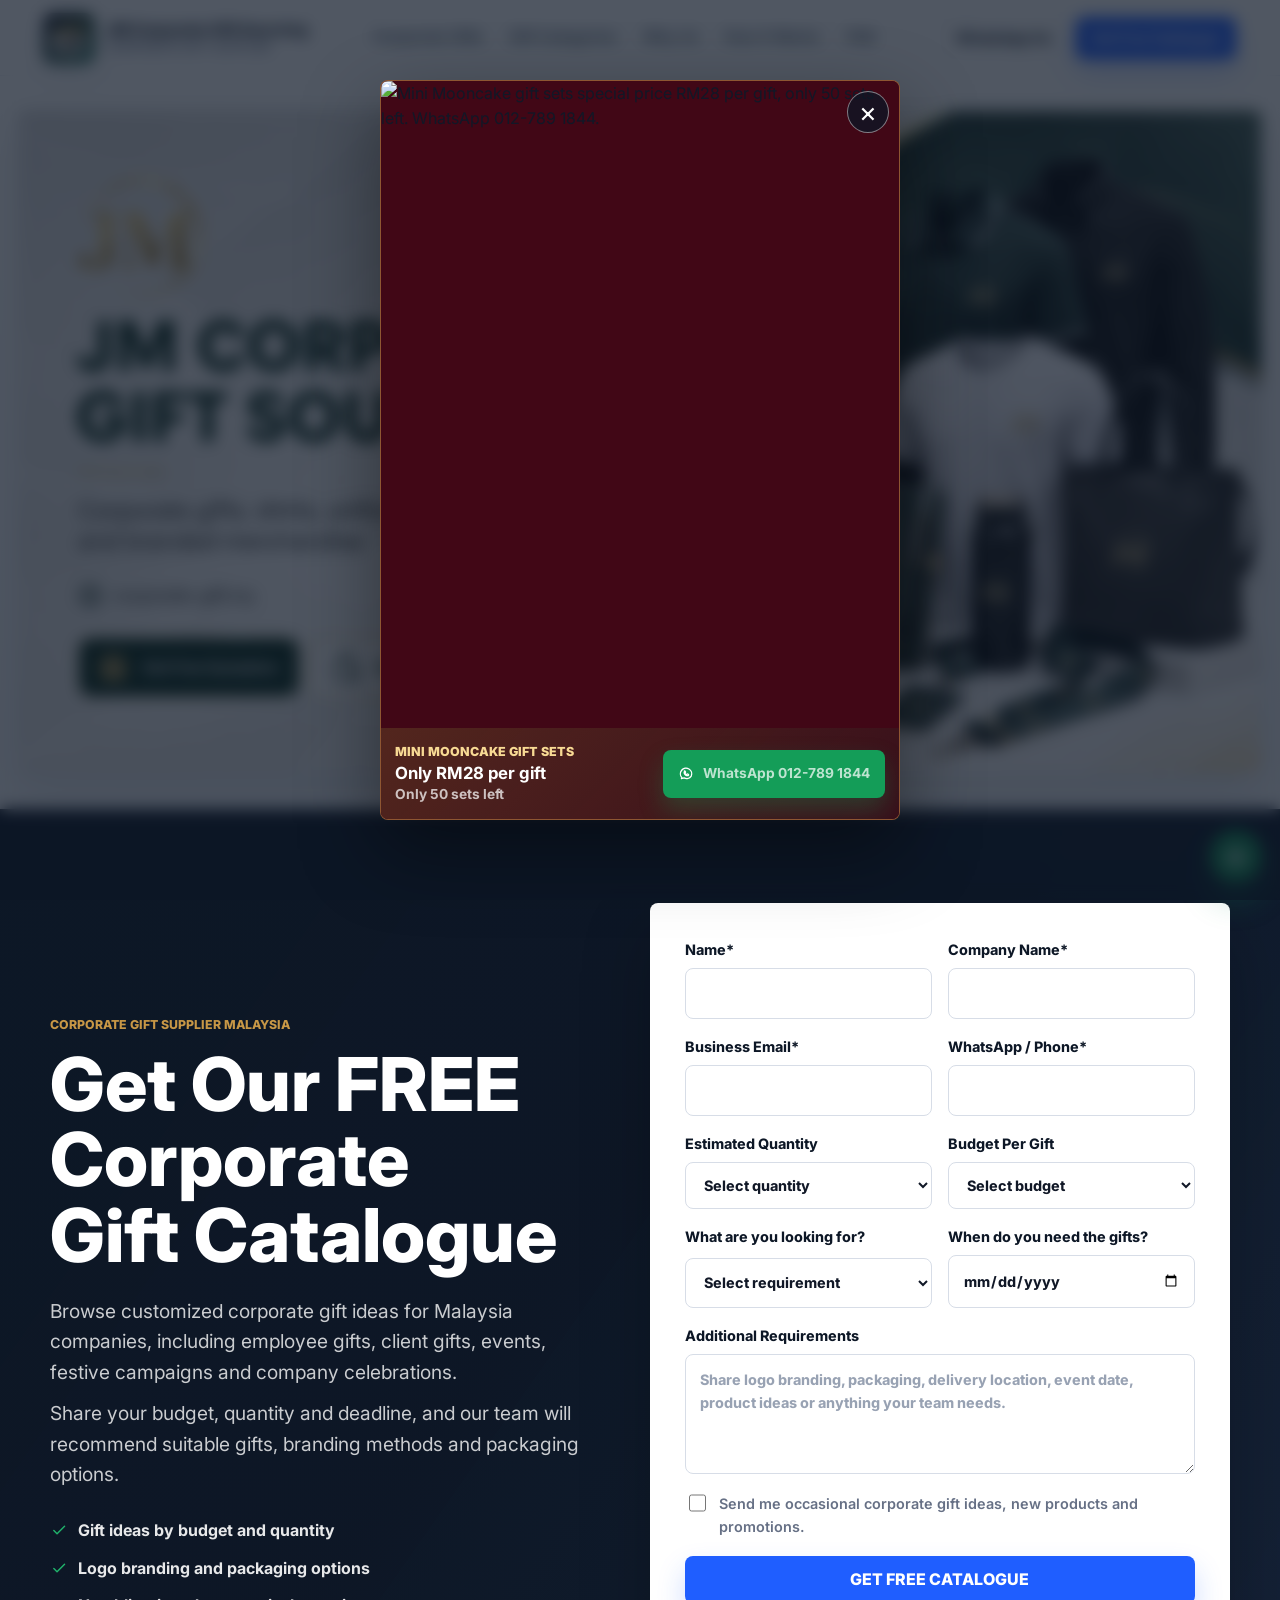
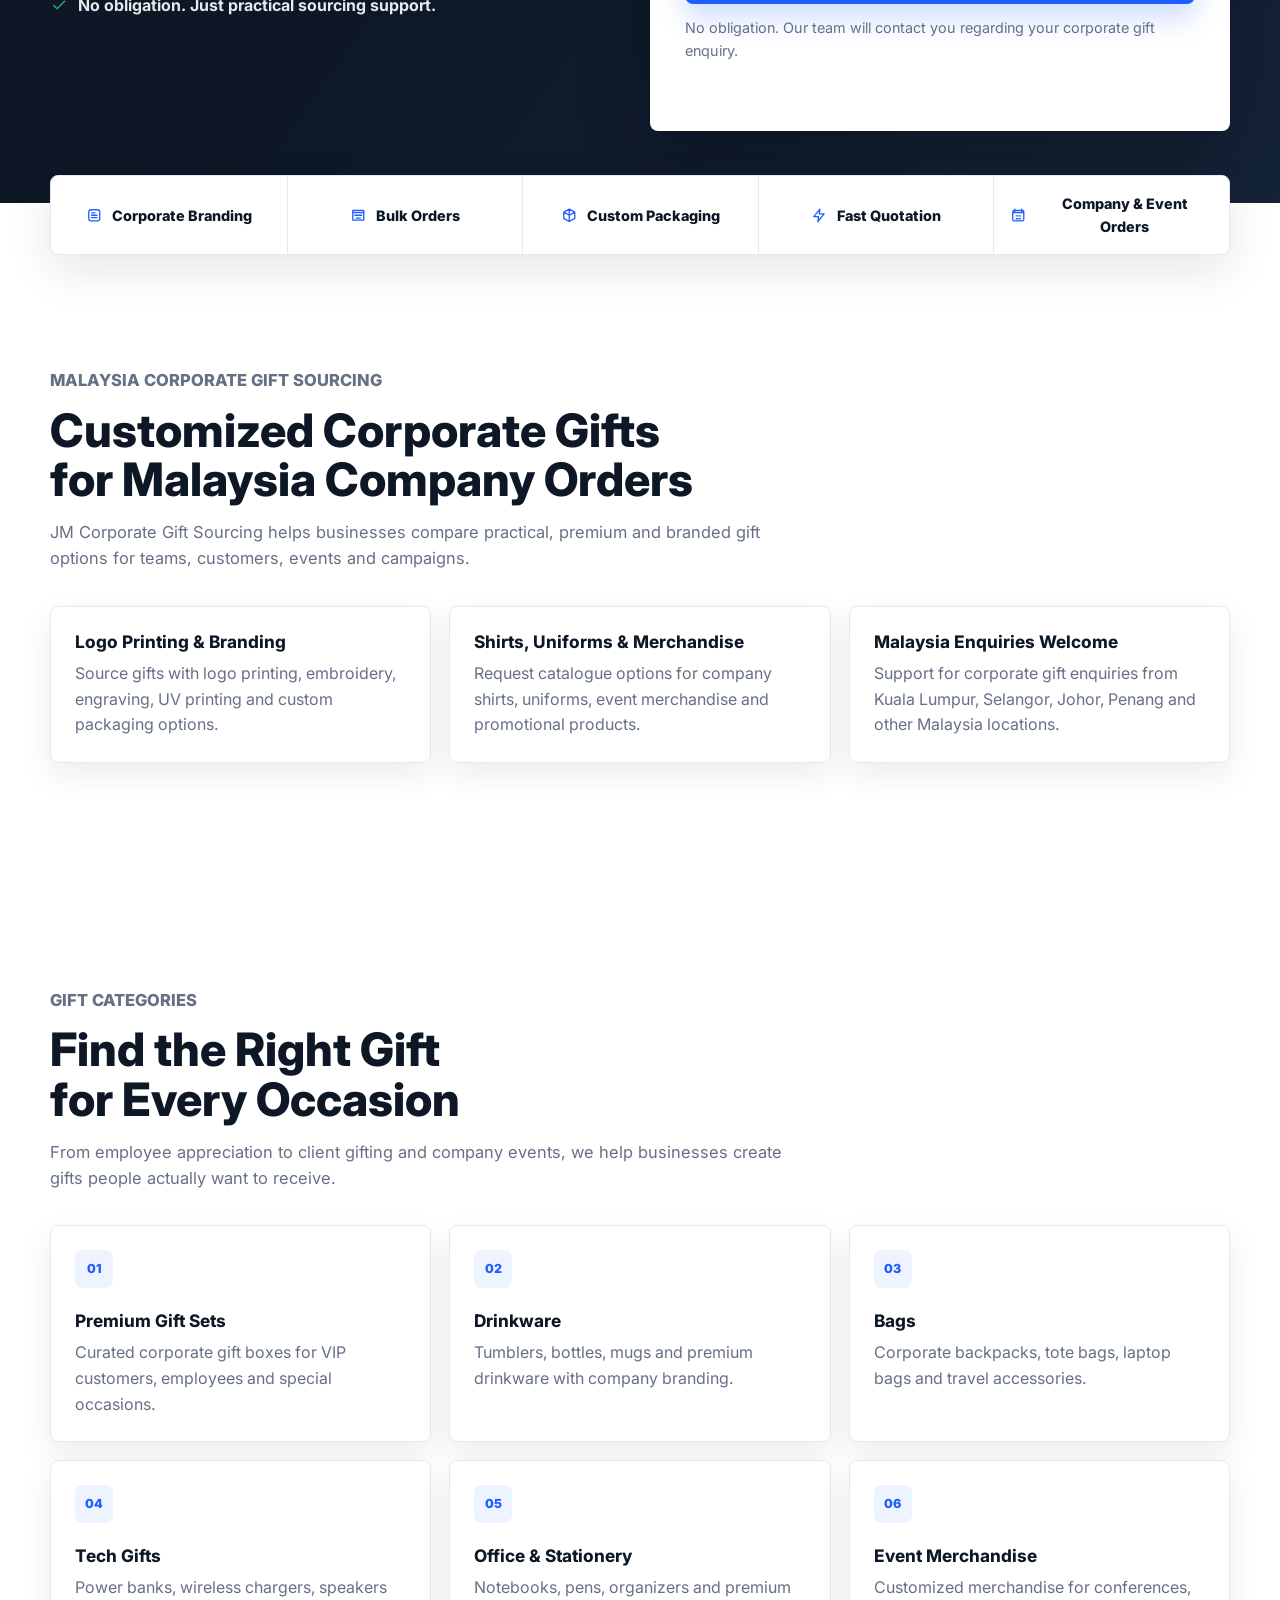
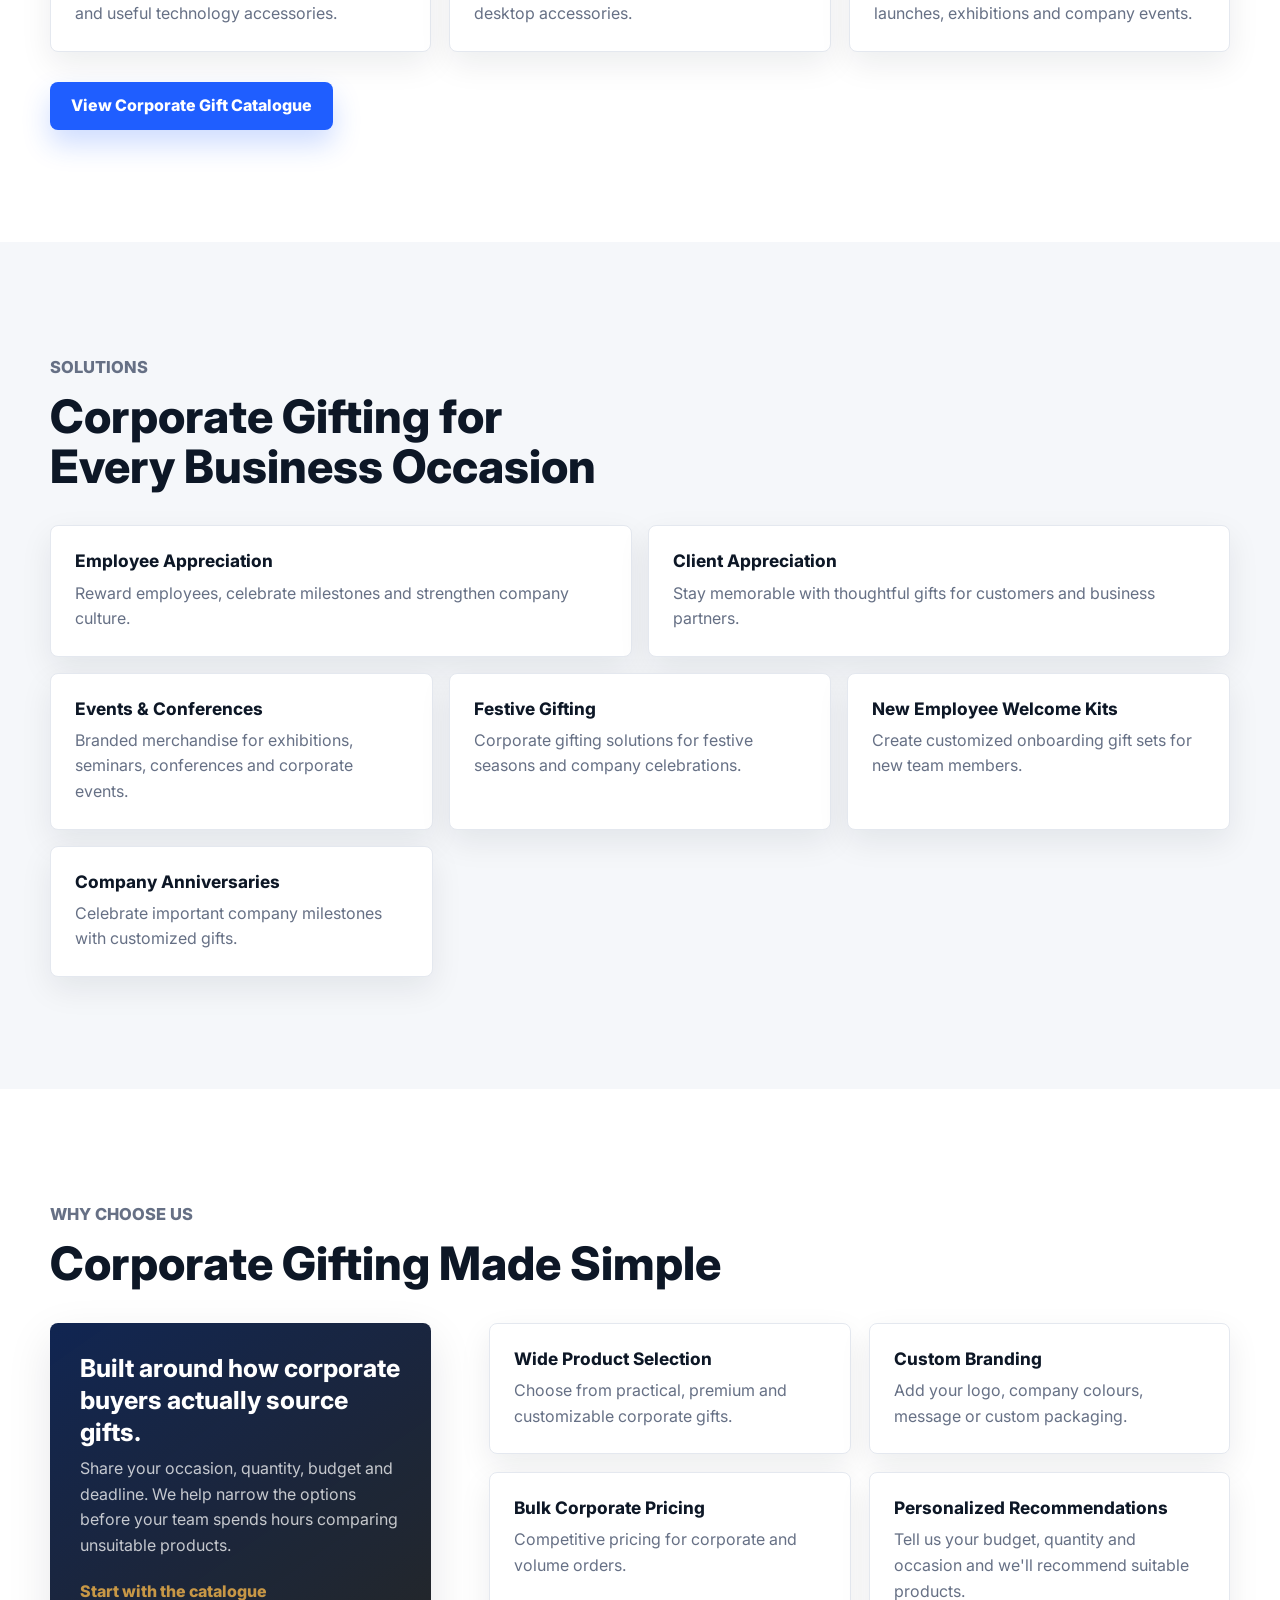
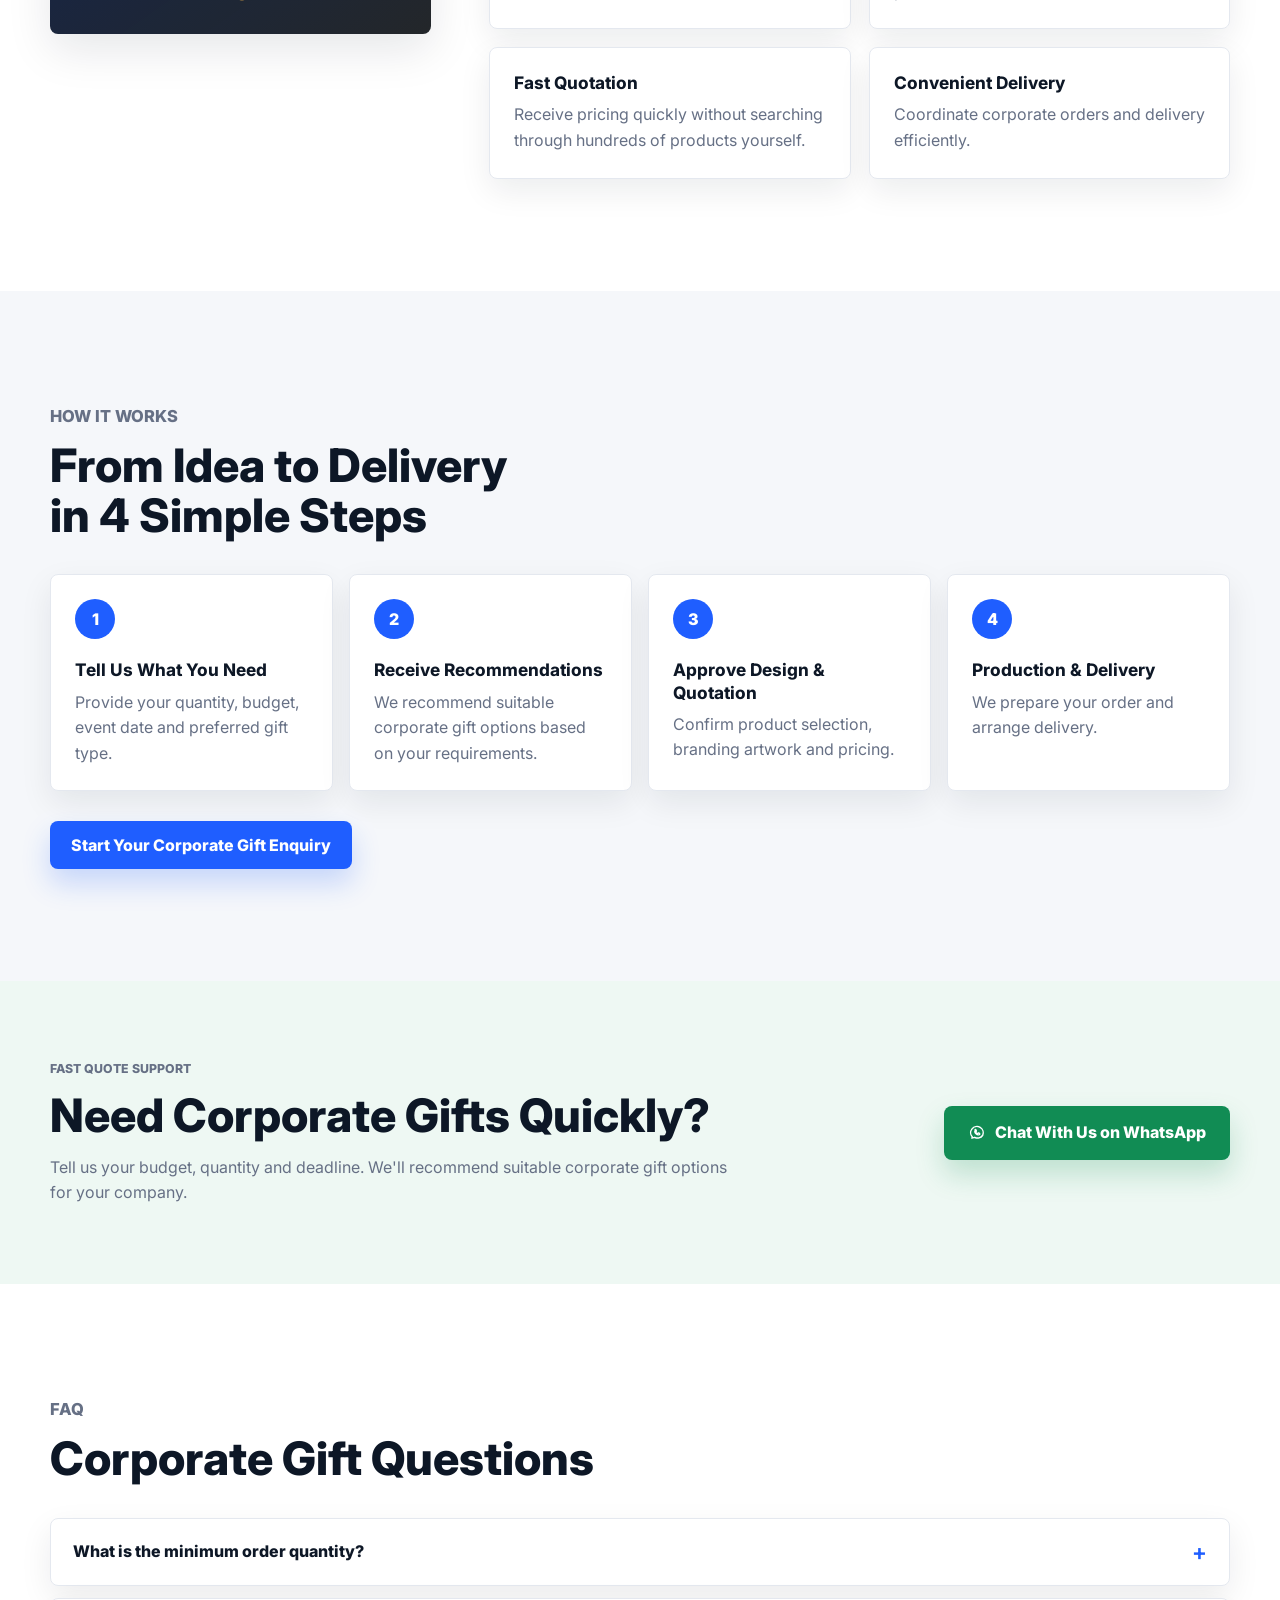
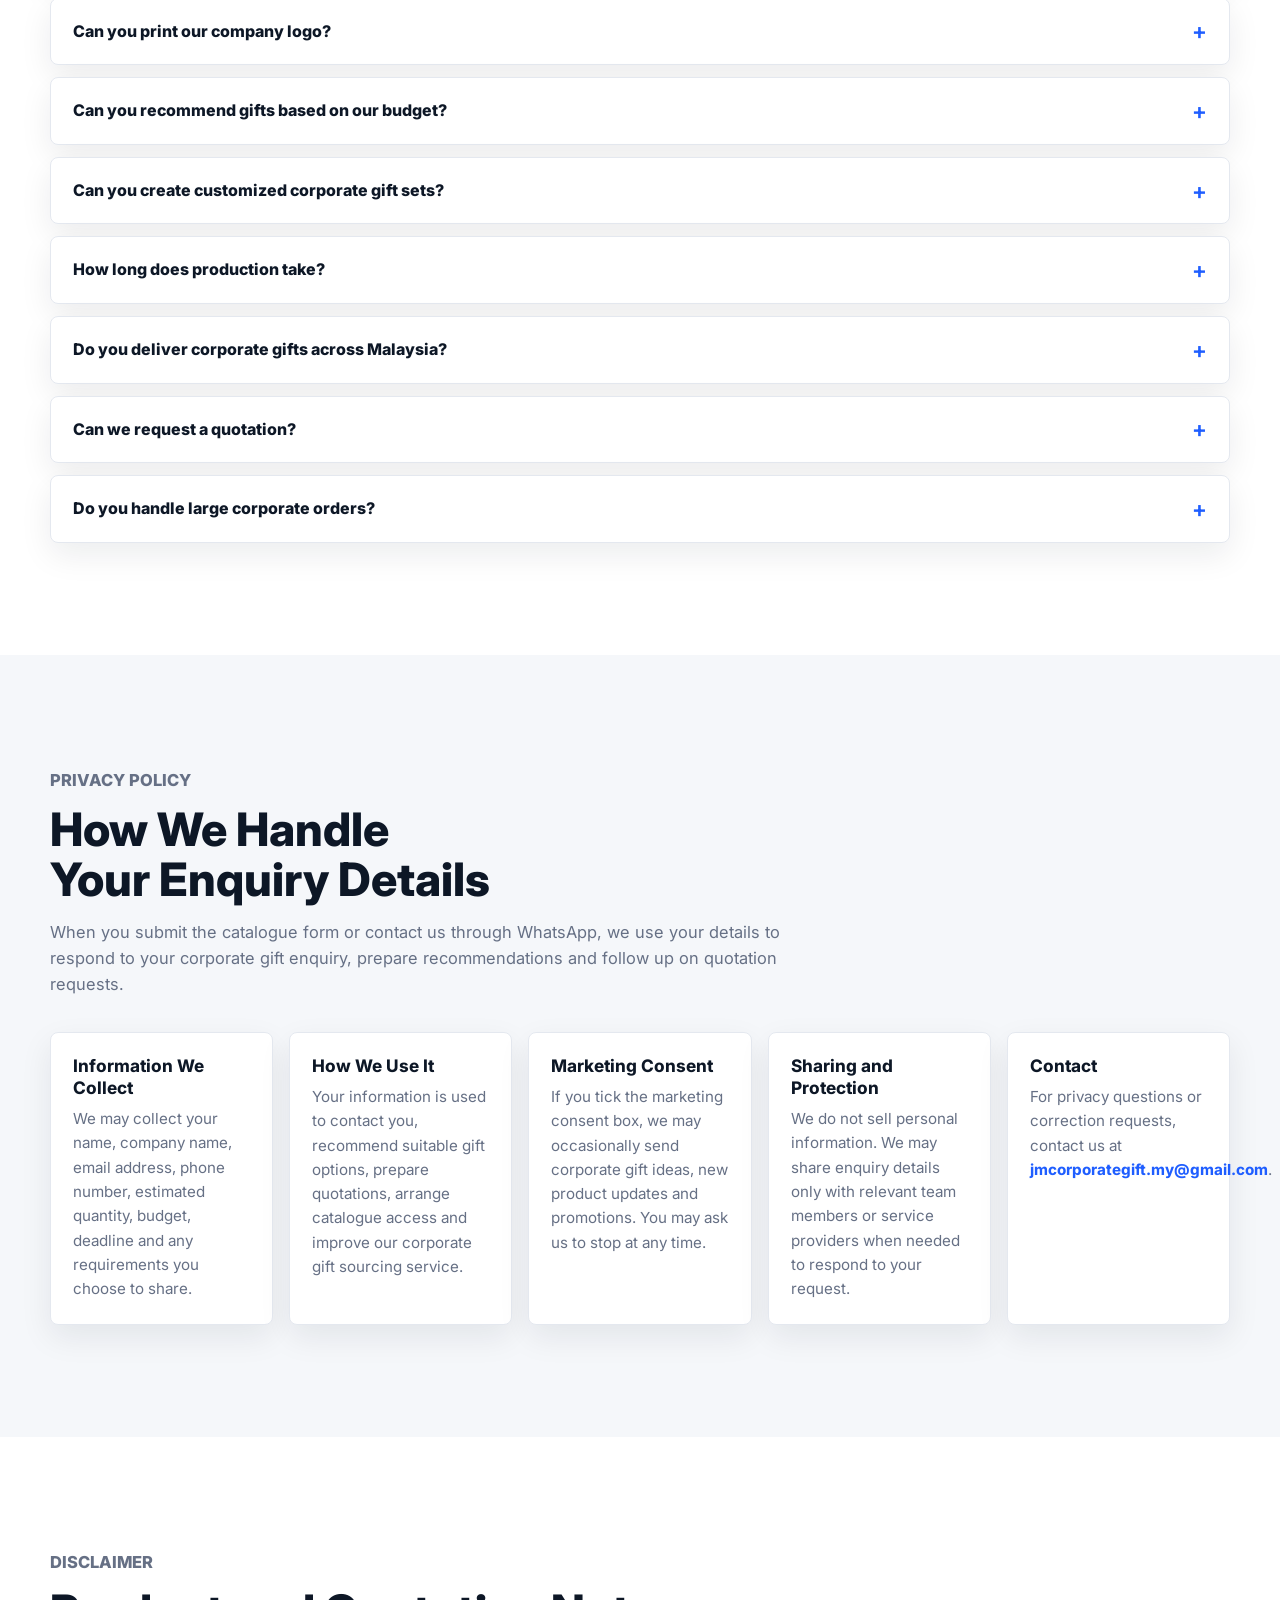
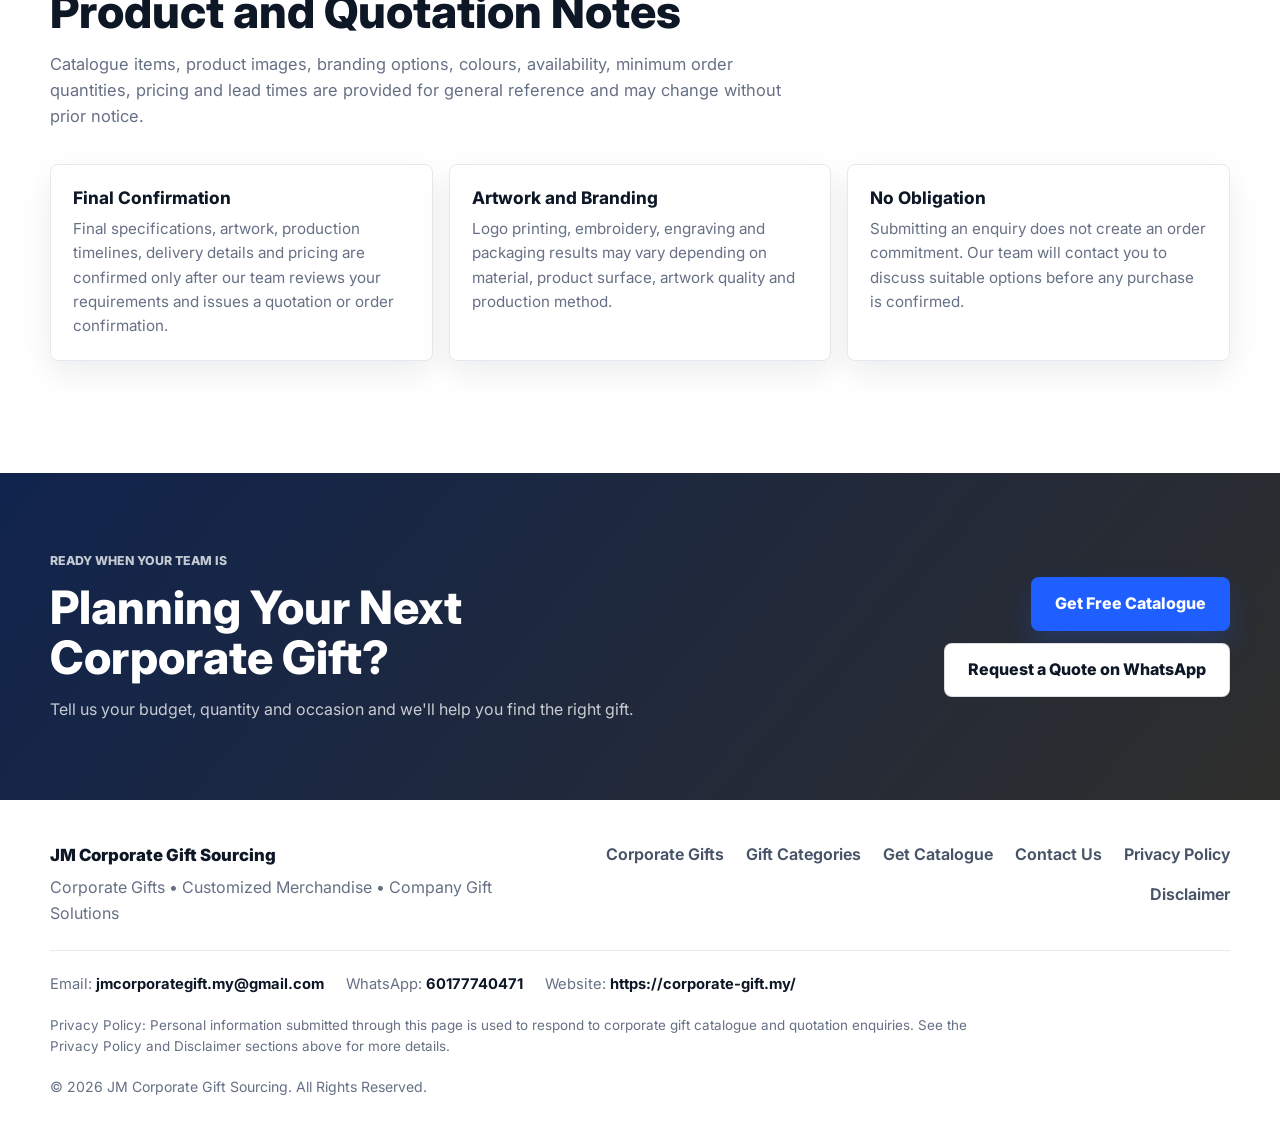
==== commit 11bd8a7a: "Add files via upload" ====
--- a/index.html
+++ b/index.html
@@ -478,6 +478,27 @@
     <p class="copyright">&copy; 2026 <span data-config="brandName">JM Corporate Gift Sourcing</span>. All Rights Reserved.</p>
   </footer>
 
+  <div class="promo-popup" data-mooncake-popup hidden>
+    <button class="promo-popup__overlay" type="button" aria-label="Close mini mooncake promotion" data-mooncake-popup-close></button>
+    <section class="promo-popup__dialog" role="dialog" aria-modal="true" aria-labelledby="mooncakePromoTitle">
+      <button class="promo-popup__close" type="button" aria-label="Close mini mooncake promotion" data-mooncake-popup-close>&times;</button>
+      <a class="promo-popup__poster-link" href="#" data-mooncake-whatsapp-link data-event="mooncake_popup_poster_click">
+        <img src="Mooncake/Poster.jpeg?v=20260914b" alt="Mini Mooncake gift sets special price RM28 per gift, only 50 sets left. WhatsApp 012-789 1844." width="864" height="1080">
+      </a>
+      <div class="promo-popup__bar">
+        <div>
+          <p class="promo-popup__eyebrow" id="mooncakePromoTitle">Mini Mooncake Gift Sets</p>
+          <strong>Only RM28 per gift</strong>
+          <span>Only 50 sets left</span>
+        </div>
+        <a class="promo-popup__button" href="#" data-mooncake-whatsapp-link data-event="mooncake_popup_whatsapp_click">
+          <svg class="icon"><use href="#icon-whatsapp"></use></svg>
+          <span>WhatsApp 012-789 1844</span>
+        </a>
+      </div>
+    </section>
+  </div>
+
   <a class="floating-whatsapp" href="#" aria-label="Chat with us on WhatsApp" data-whatsapp-link data-event="whatsapp_lead">
     <svg class="icon"><use href="#icon-whatsapp"></use></svg>
   </a>
--- a/styles.css
+++ b/styles.css
@@ -1036,6 +1036,127 @@
   height: 25px;
 }
 
+.promo-popup[hidden] {
+  display: none;
+}
+
+.promo-popup {
+  position: fixed;
+  inset: 0;
+  z-index: 100;
+  display: grid;
+  place-items: center;
+  padding: 16px;
+}
+
+.promo-popup__overlay {
+  position: absolute;
+  inset: 0;
+  background: rgba(13, 23, 38, 0.72);
+  backdrop-filter: blur(8px);
+  cursor: pointer;
+}
+
+.promo-popup__dialog {
+  position: relative;
+  z-index: 1;
+  width: min(94vw, 520px);
+  max-height: calc(100vh - 32px);
+  overflow: hidden auto;
+  border: 1px solid rgba(238, 188, 87, 0.44);
+  border-radius: var(--radius);
+  background: #410716;
+  box-shadow: 0 30px 80px rgba(0, 0, 0, 0.42);
+}
+
+.promo-popup__close {
+  position: absolute;
+  top: 10px;
+  right: 10px;
+  z-index: 2;
+  display: grid;
+  width: 42px;
+  height: 42px;
+  place-items: center;
+  border: 1px solid rgba(255, 255, 255, 0.45);
+  border-radius: 50%;
+  color: var(--color-white);
+  background: rgba(13, 23, 38, 0.76);
+  cursor: pointer;
+  font-size: 1.75rem;
+  line-height: 1;
+}
+
+.promo-popup__poster-link {
+  display: block;
+  background: #410716;
+}
+
+.promo-popup__poster-link img {
+  width: 100%;
+  max-height: calc(100vh - 162px);
+  object-fit: contain;
+}
+
+.promo-popup__bar {
+  display: grid;
+  grid-template-columns: minmax(0, 1fr) auto;
+  gap: 12px;
+  align-items: center;
+  padding: 14px;
+  color: var(--color-white);
+  background:
+    linear-gradient(135deg, rgba(238, 188, 87, 0.18), rgba(255, 255, 255, 0.04)),
+    #300511;
+}
+
+.promo-popup__bar strong,
+.promo-popup__bar span,
+.promo-popup__eyebrow {
+  display: block;
+}
+
+.promo-popup__eyebrow {
+  margin-bottom: 2px;
+  color: #f8da94;
+  font-size: 0.78rem;
+  font-weight: 850;
+  letter-spacing: 0;
+  text-transform: uppercase;
+}
+
+.promo-popup__bar strong {
+  font-size: 1.05rem;
+  line-height: 1.15;
+}
+
+.promo-popup__bar span {
+  color: rgba(255, 255, 255, 0.72);
+  font-size: 0.86rem;
+  font-weight: 700;
+}
+
+.promo-popup__button {
+  display: inline-flex;
+  align-items: center;
+  justify-content: center;
+  gap: 8px;
+  min-height: 48px;
+  padding: 12px 15px;
+  border-radius: var(--radius);
+  color: var(--color-white);
+  background: #149d58;
+  font-size: 0.9rem;
+  font-weight: 850;
+  line-height: 1.1;
+  white-space: nowrap;
+  box-shadow: 0 12px 24px rgba(20, 157, 88, 0.28);
+}
+
+body.promo-popup-open {
+  overflow: hidden;
+}
+
 .reveal {
   opacity: 1;
   transform: none;
@@ -1275,6 +1396,26 @@
     display: none;
   }
 
+  .promo-popup {
+    padding: 10px;
+  }
+
+  .promo-popup__dialog {
+    width: min(96vw, 430px);
+  }
+
+  .promo-popup__poster-link img {
+    max-height: calc(100vh - 180px);
+  }
+
+  .promo-popup__bar {
+    grid-template-columns: 1fr;
+  }
+
+  .promo-popup__button {
+    width: 100%;
+  }
+
   .footer-links {
     justify-content: flex-start;
   }
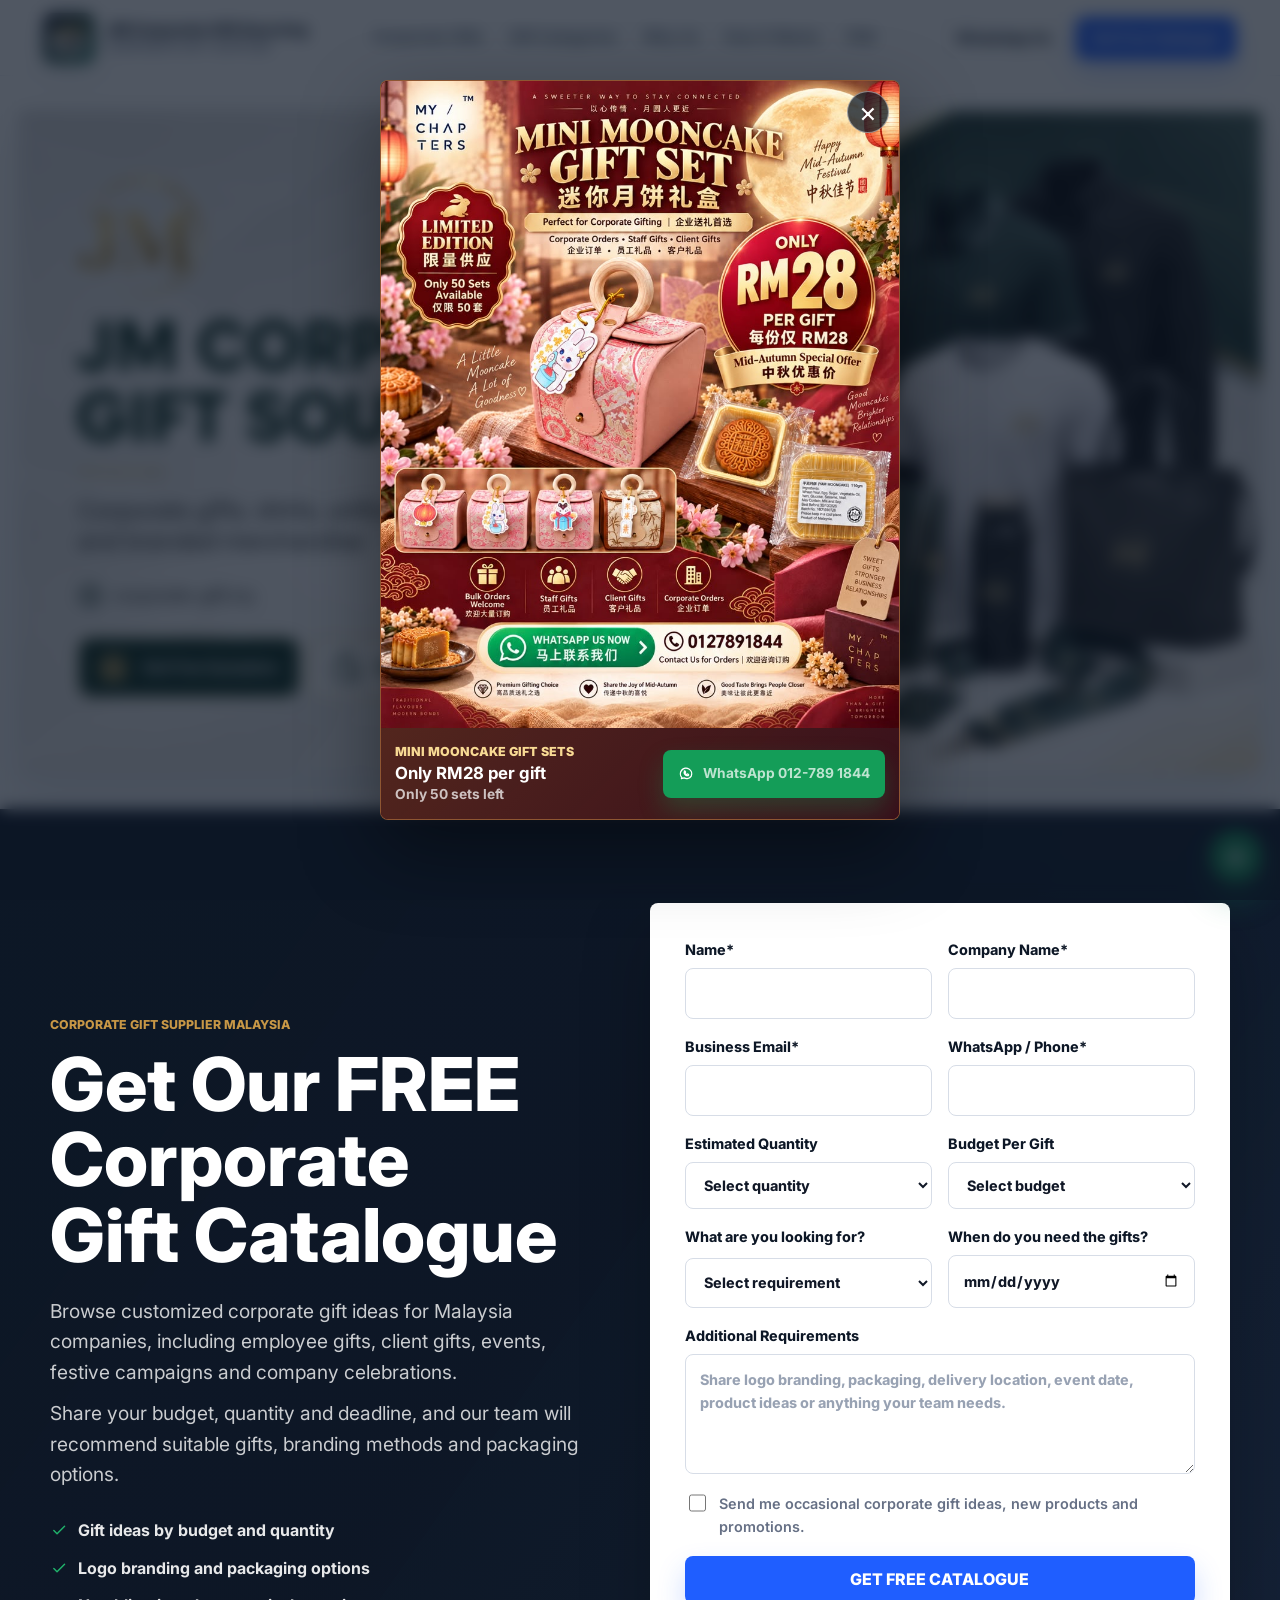
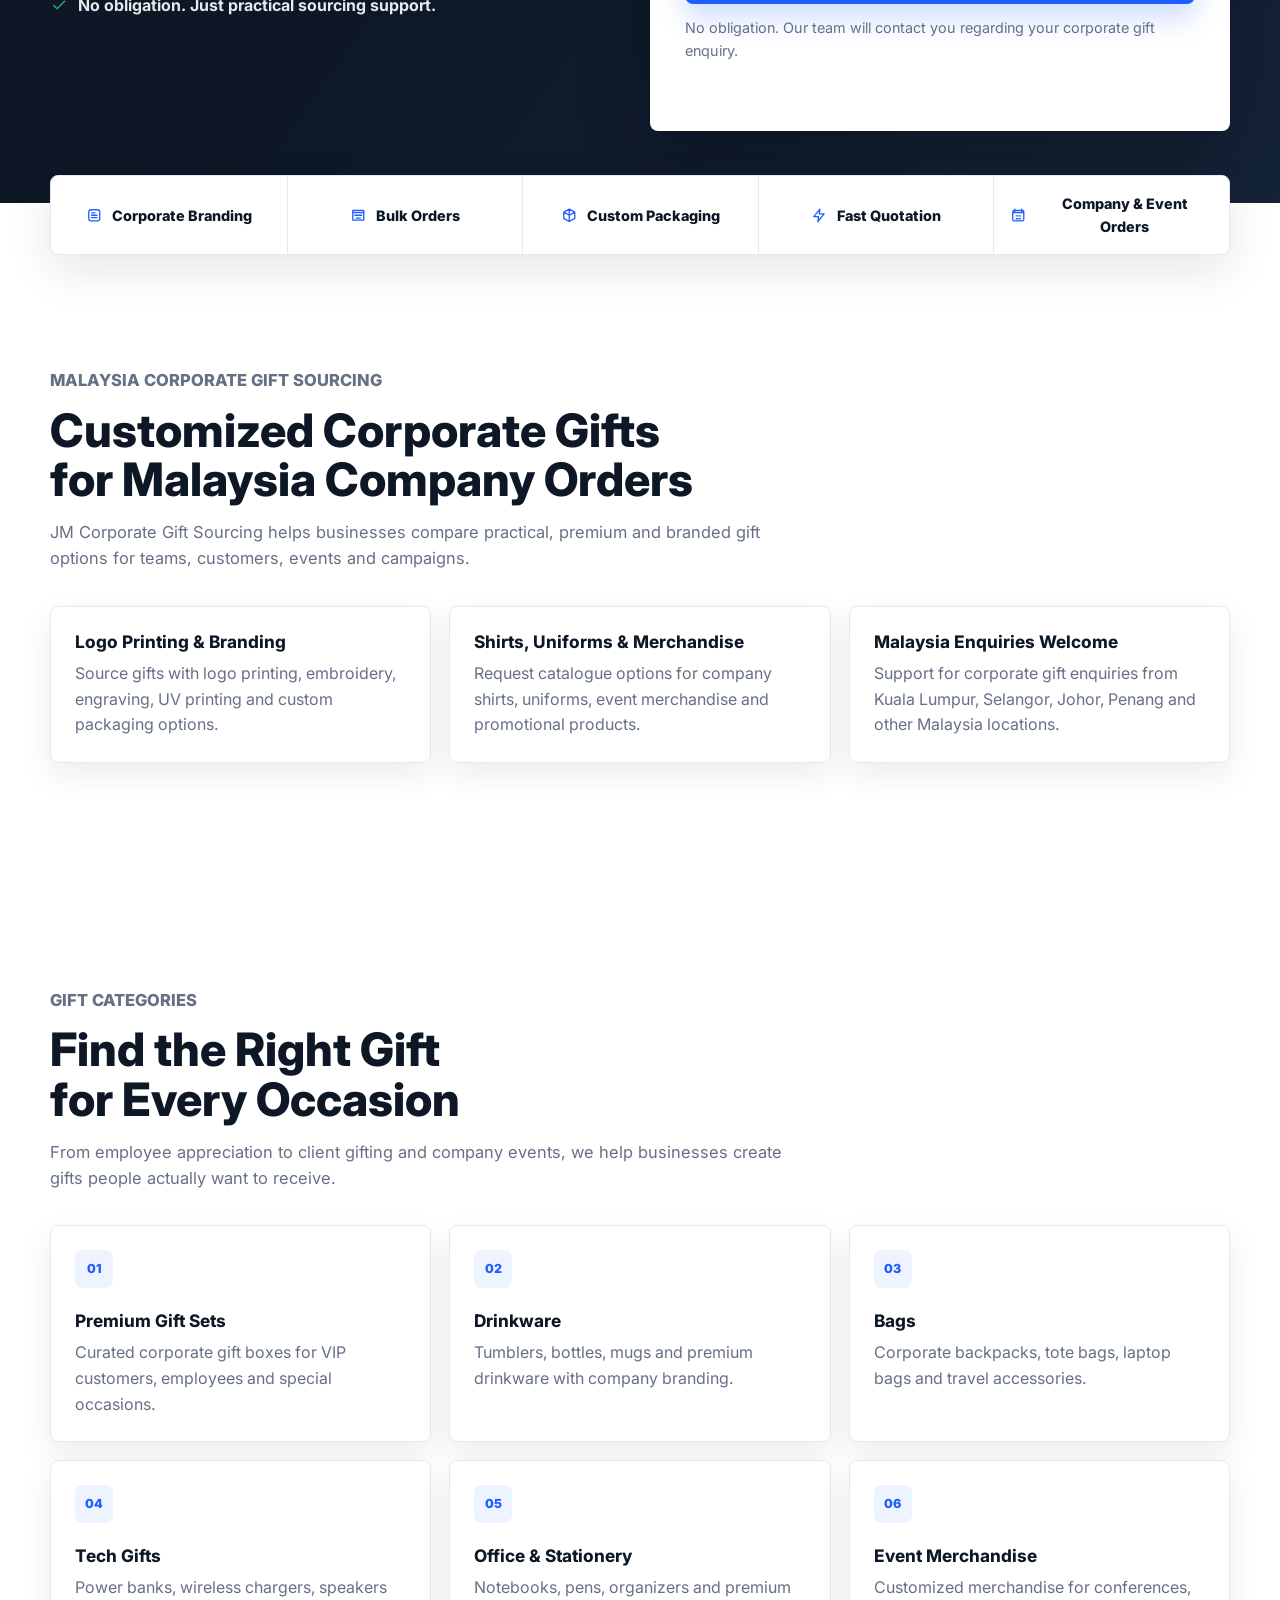
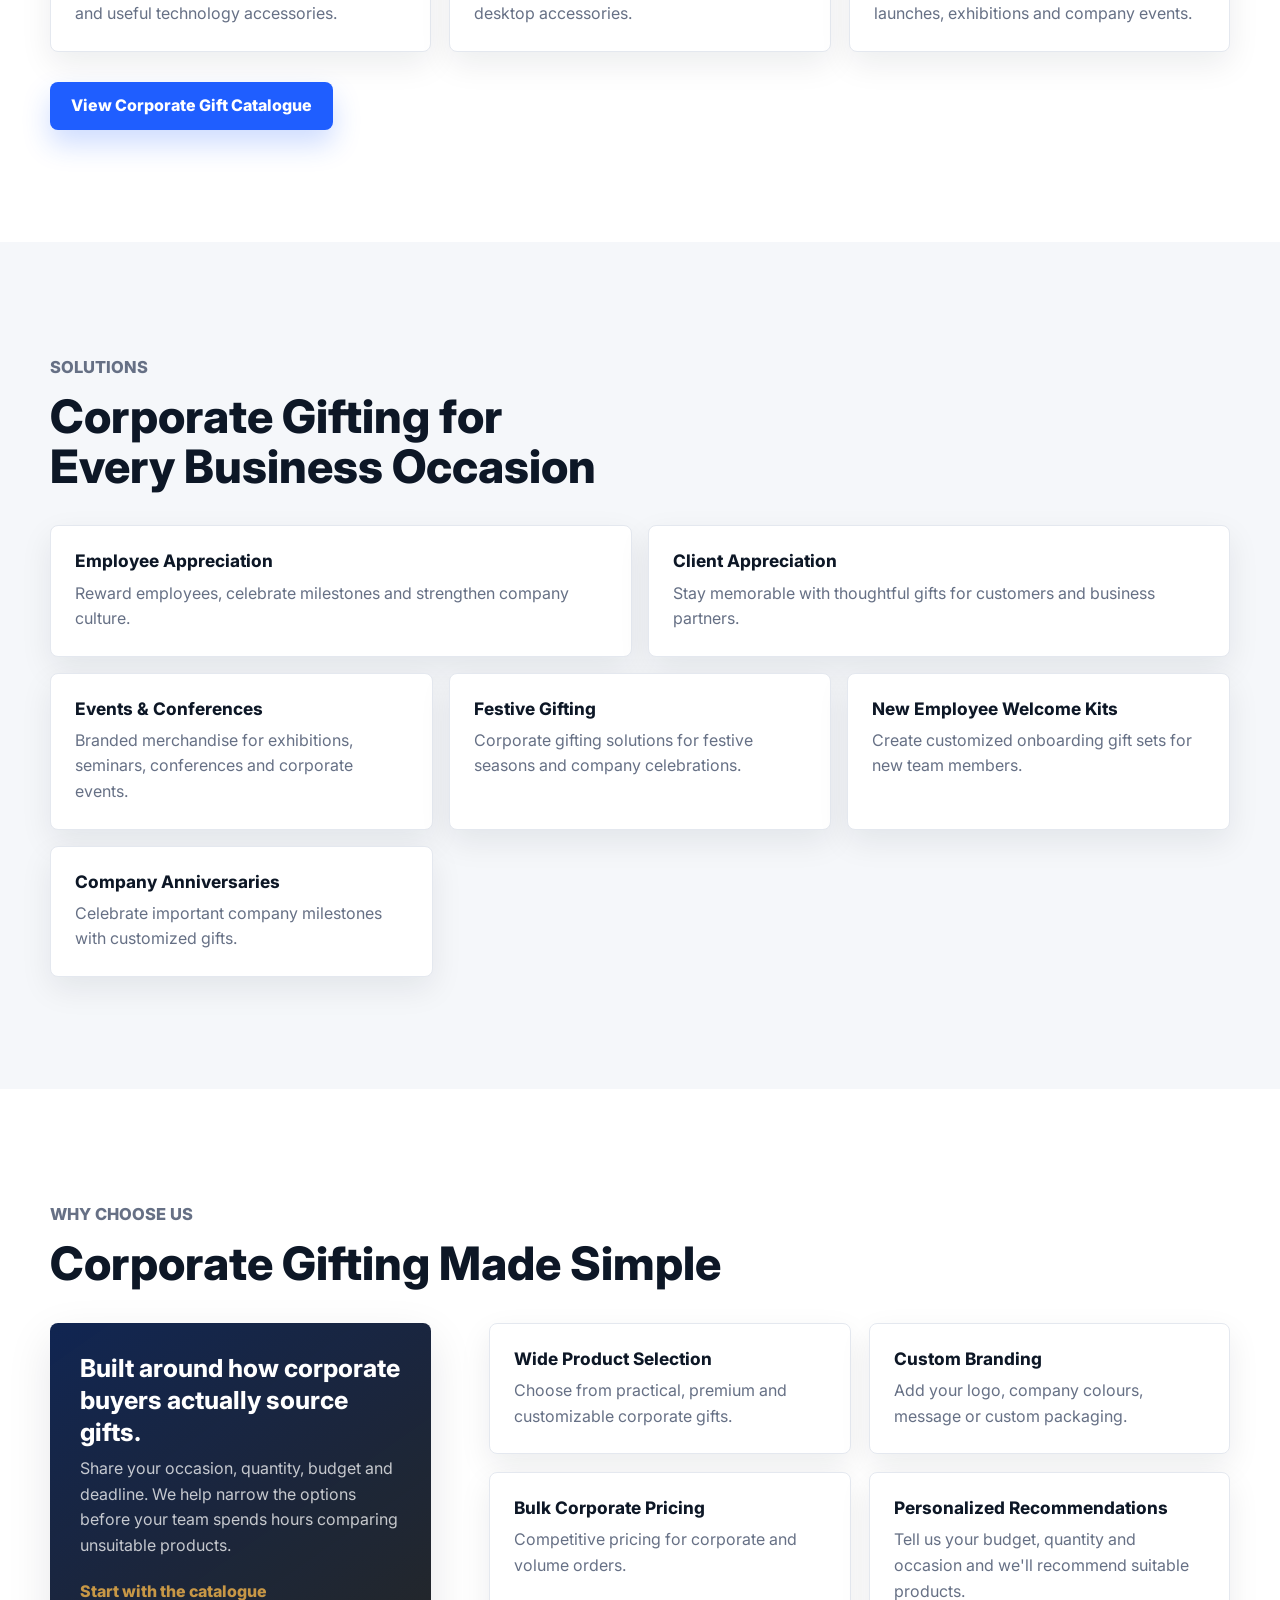
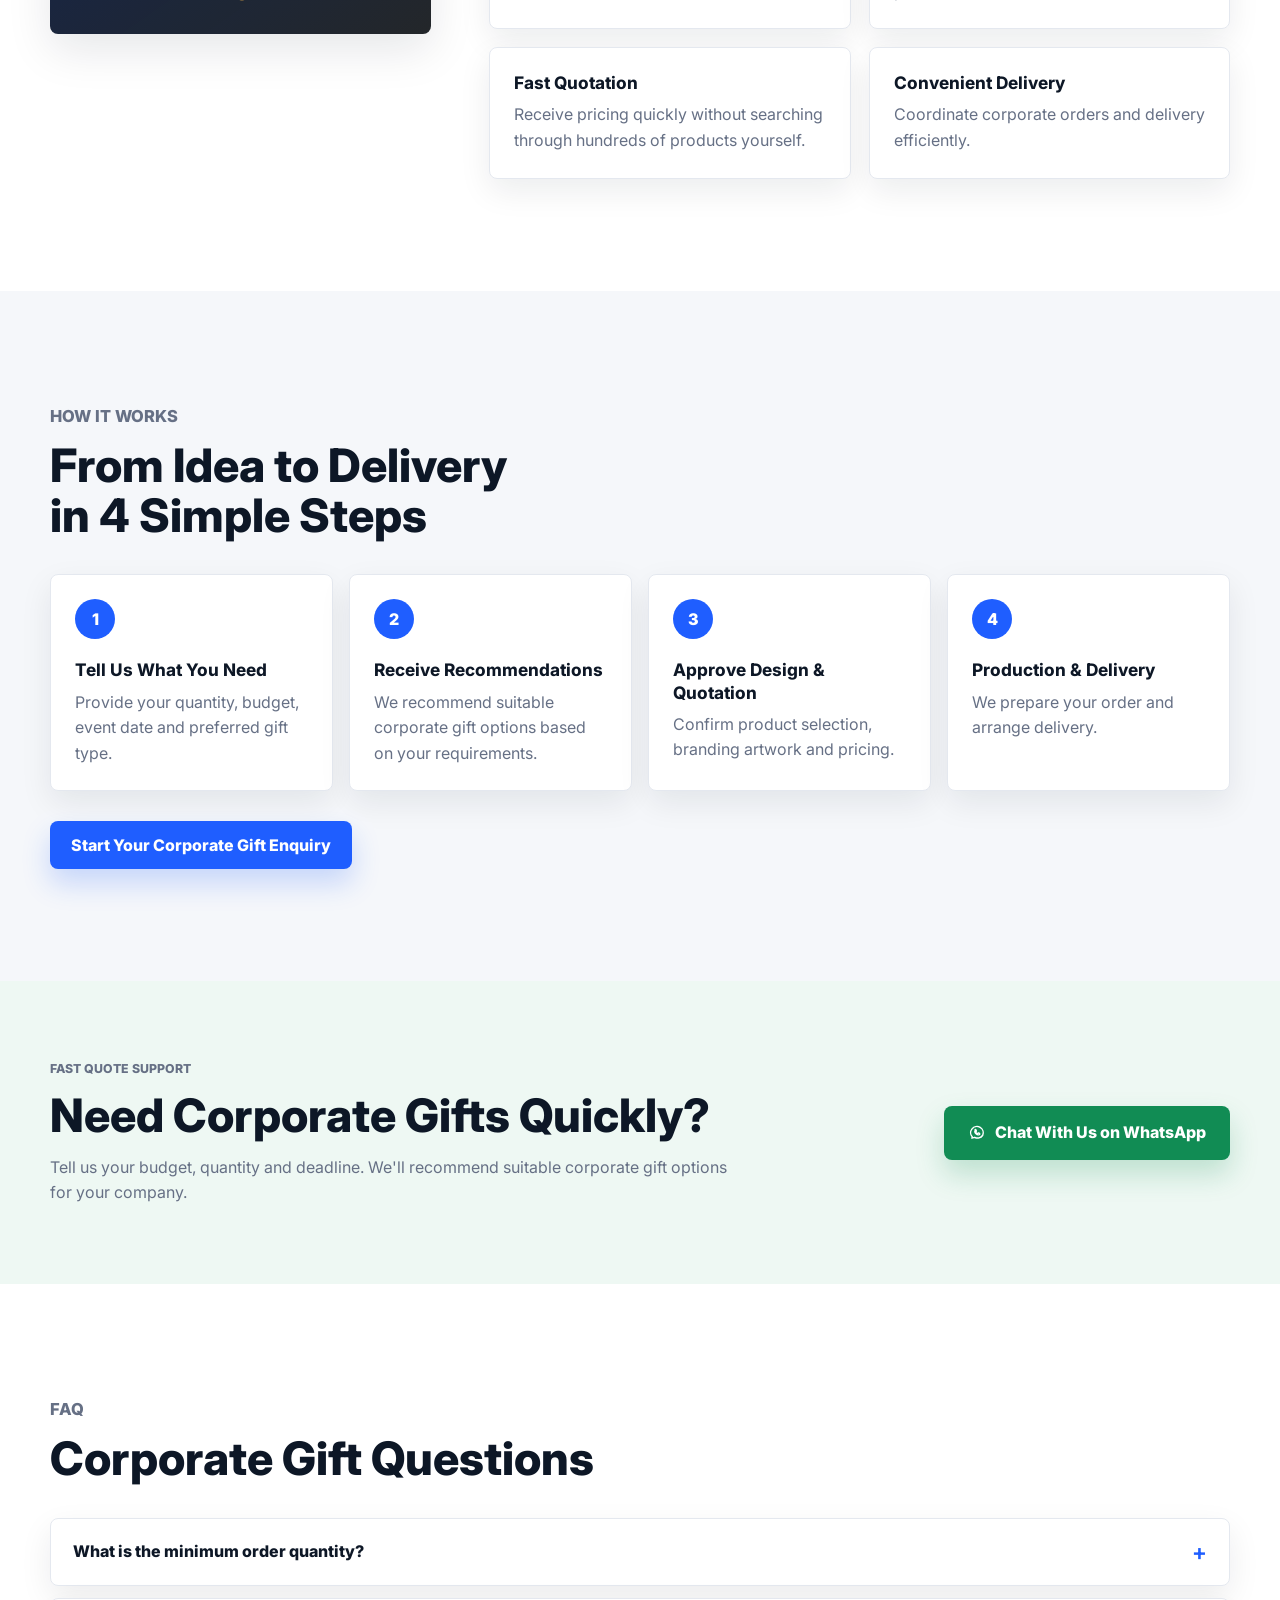
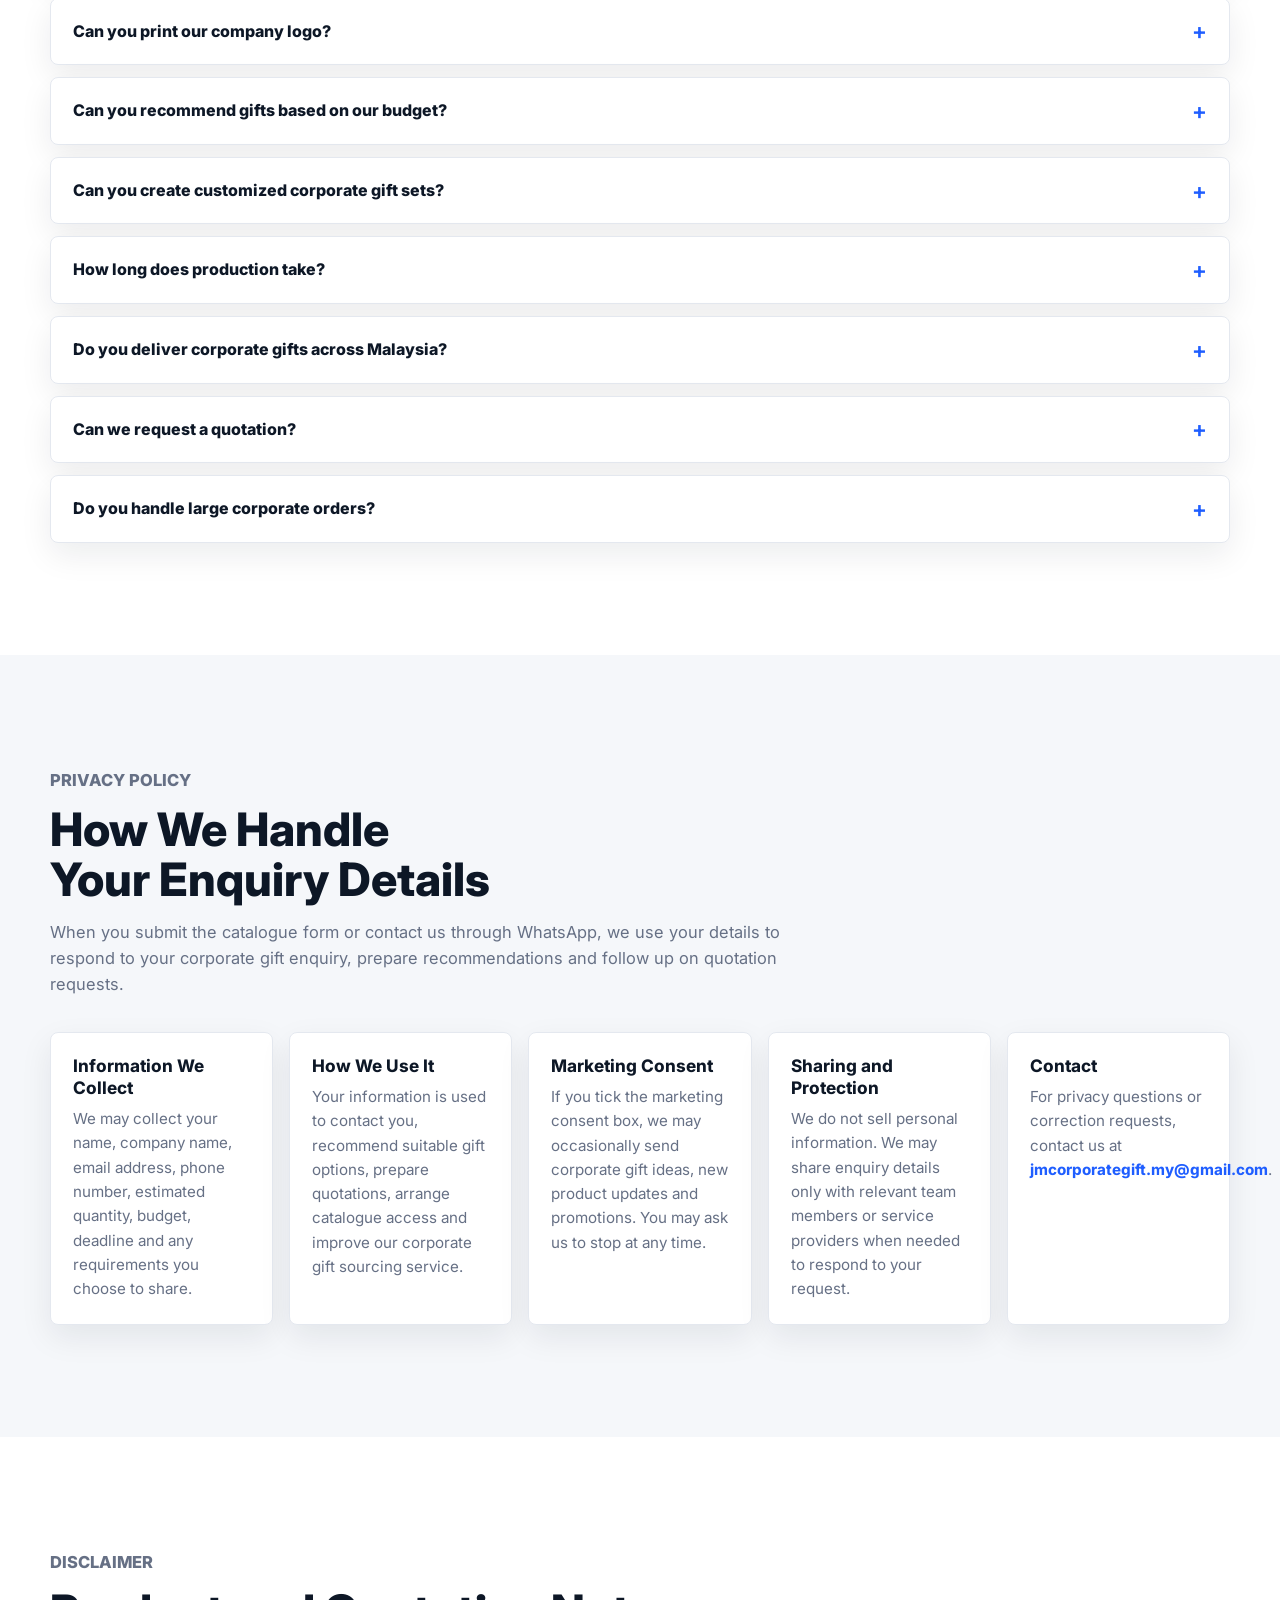
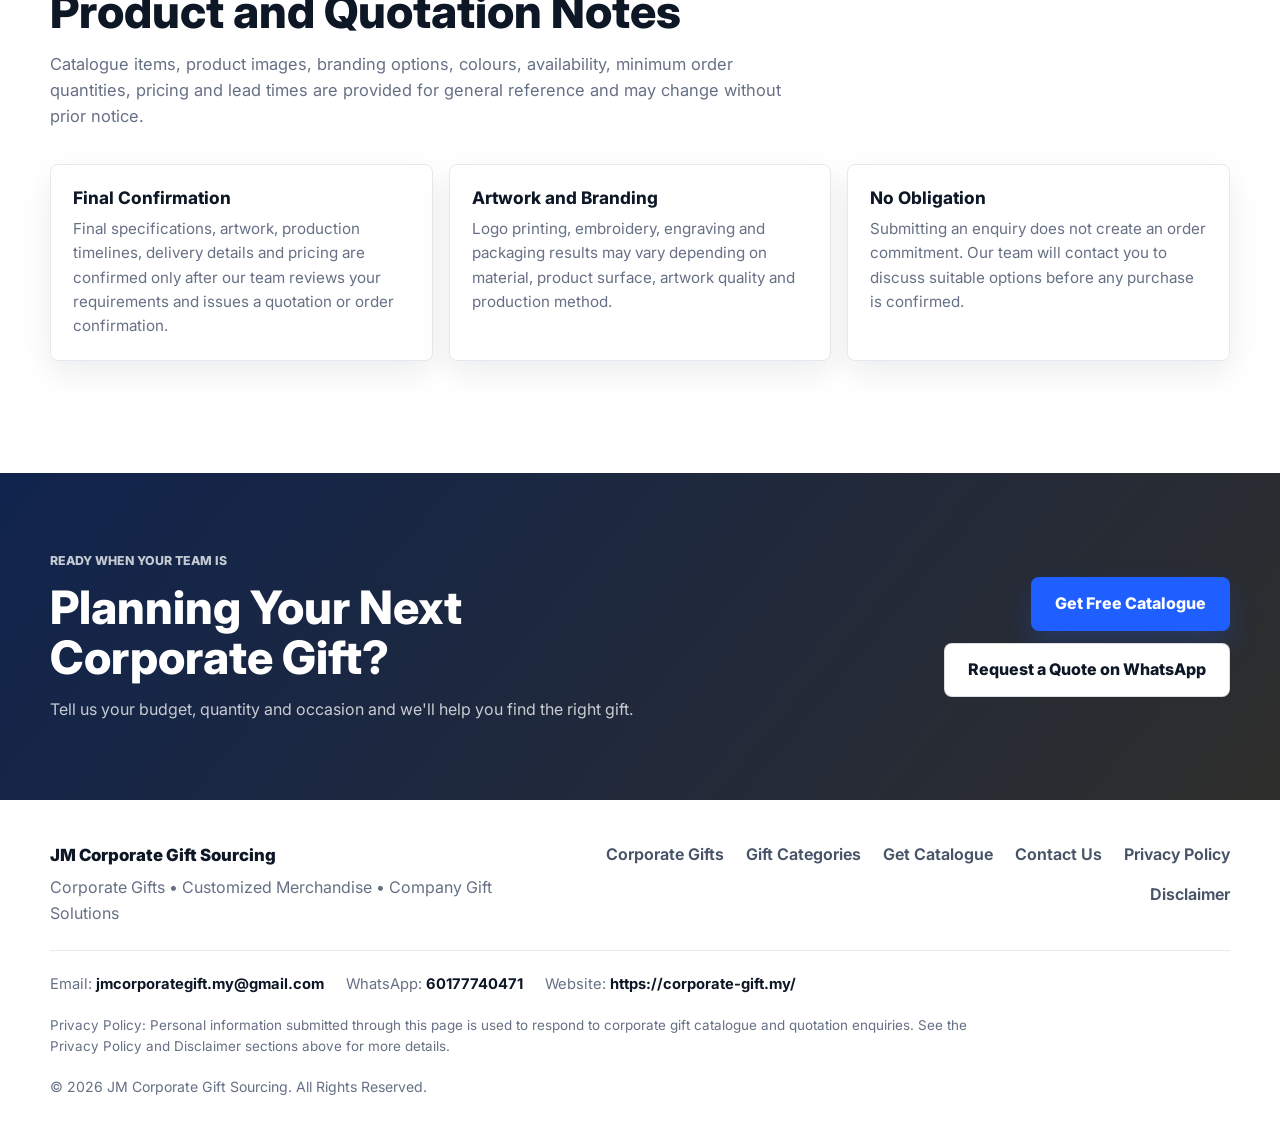
==== commit 099b3510: "Add files via upload" ====
--- a/index.html
+++ b/index.html
@@ -483,7 +483,7 @@
     <section class="promo-popup__dialog" role="dialog" aria-modal="true" aria-labelledby="mooncakePromoTitle">
       <button class="promo-popup__close" type="button" aria-label="Close mini mooncake promotion" data-mooncake-popup-close>&times;</button>
       <a class="promo-popup__poster-link" href="#" data-mooncake-whatsapp-link data-event="mooncake_popup_poster_click">
-        <img src="Mooncake/Poster.jpeg?v=20260914b" alt="Mini Mooncake gift sets special price RM28 per gift, only 50 sets left. WhatsApp 012-789 1844." width="864" height="1080">
+        <img src="Poster.jpeg?v=20260914c" alt="Mini Mooncake gift sets special price RM28 per gift, only 50 sets left. WhatsApp 012-789 1844." width="864" height="1080">
       </a>
       <div class="promo-popup__bar">
         <div>
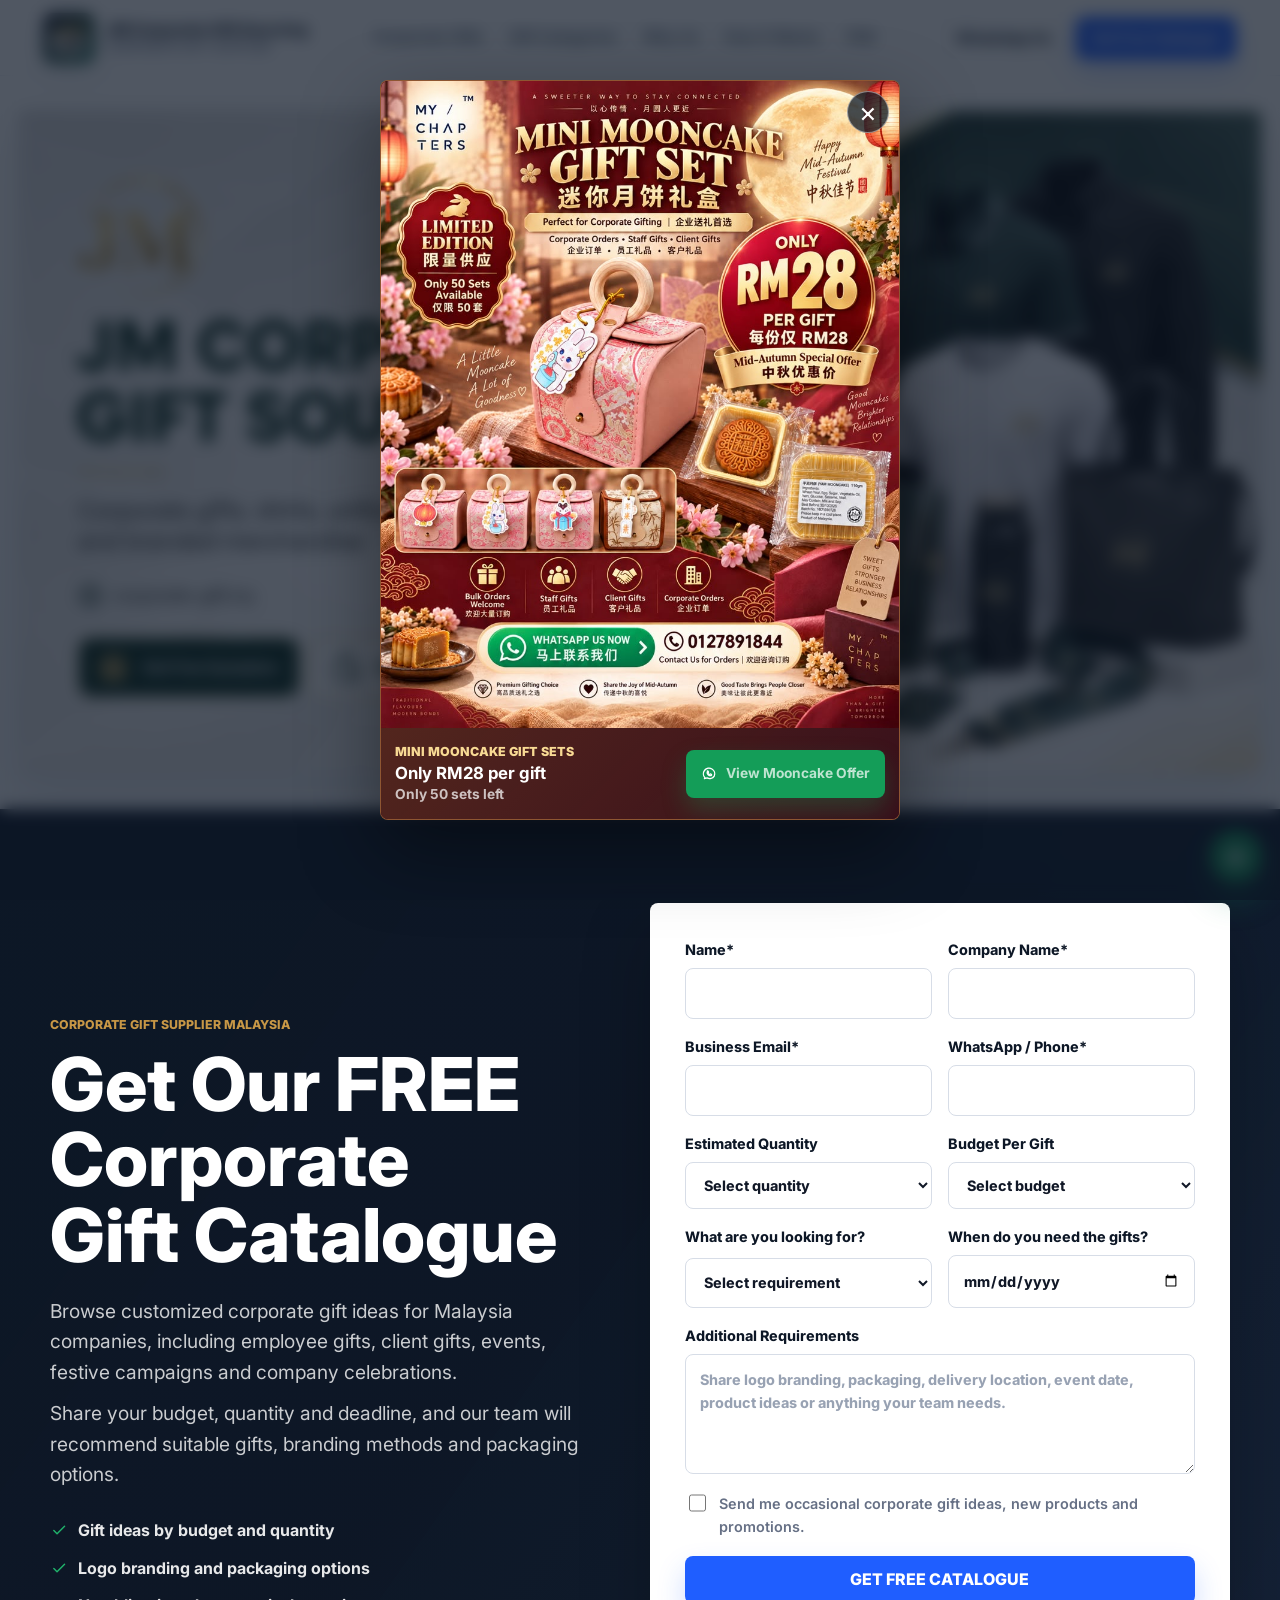
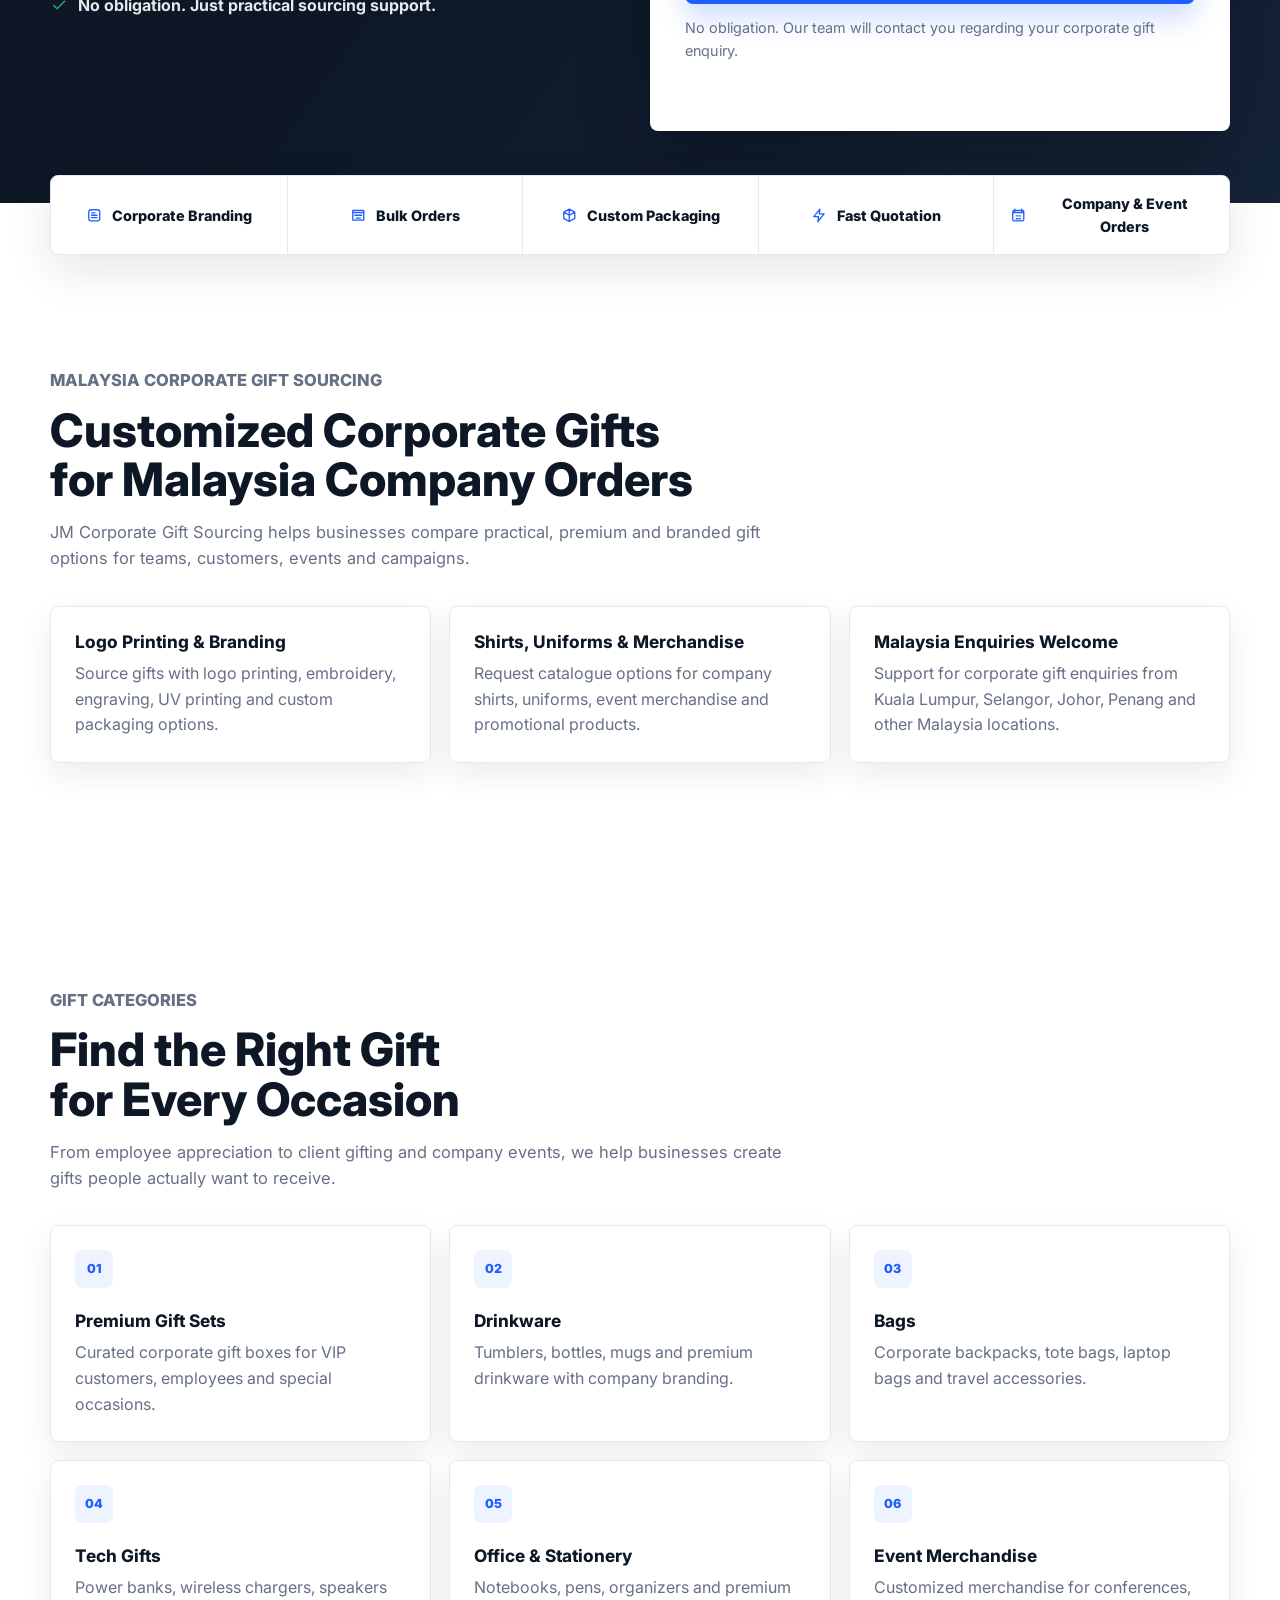
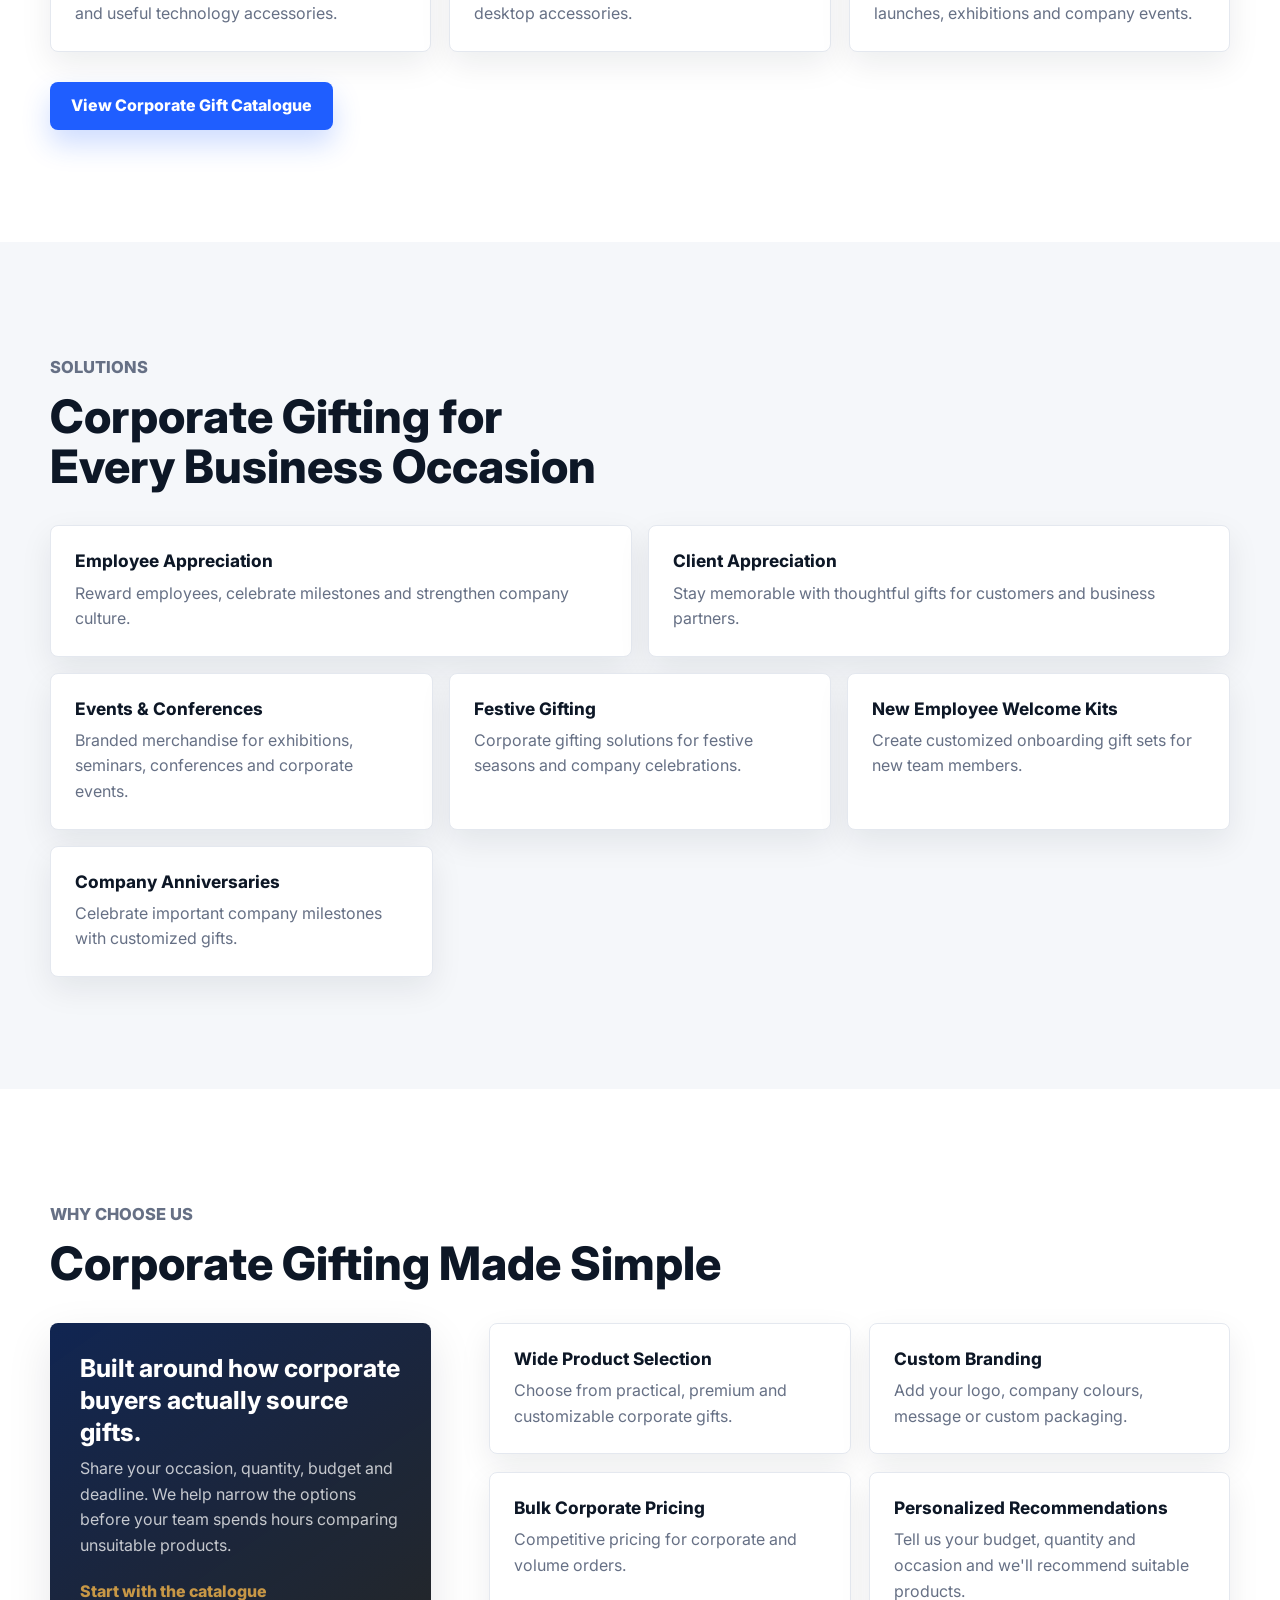
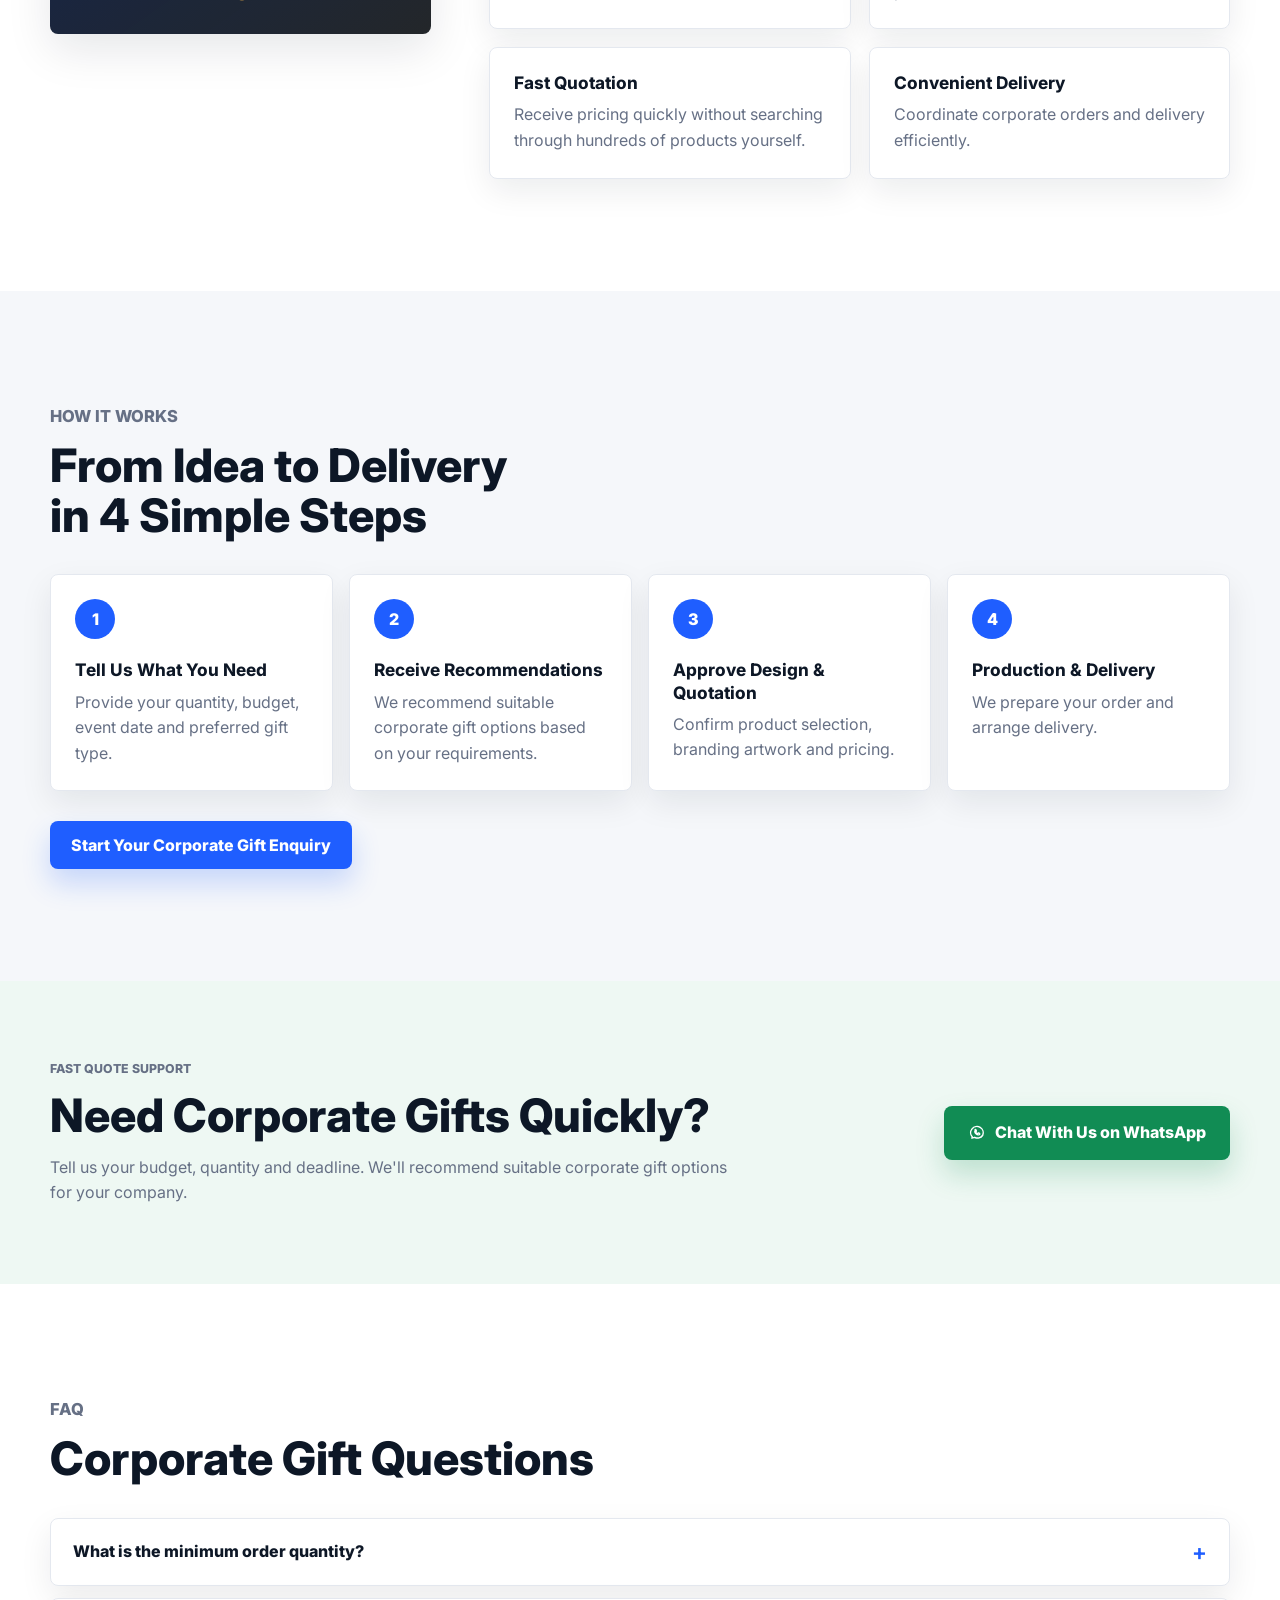
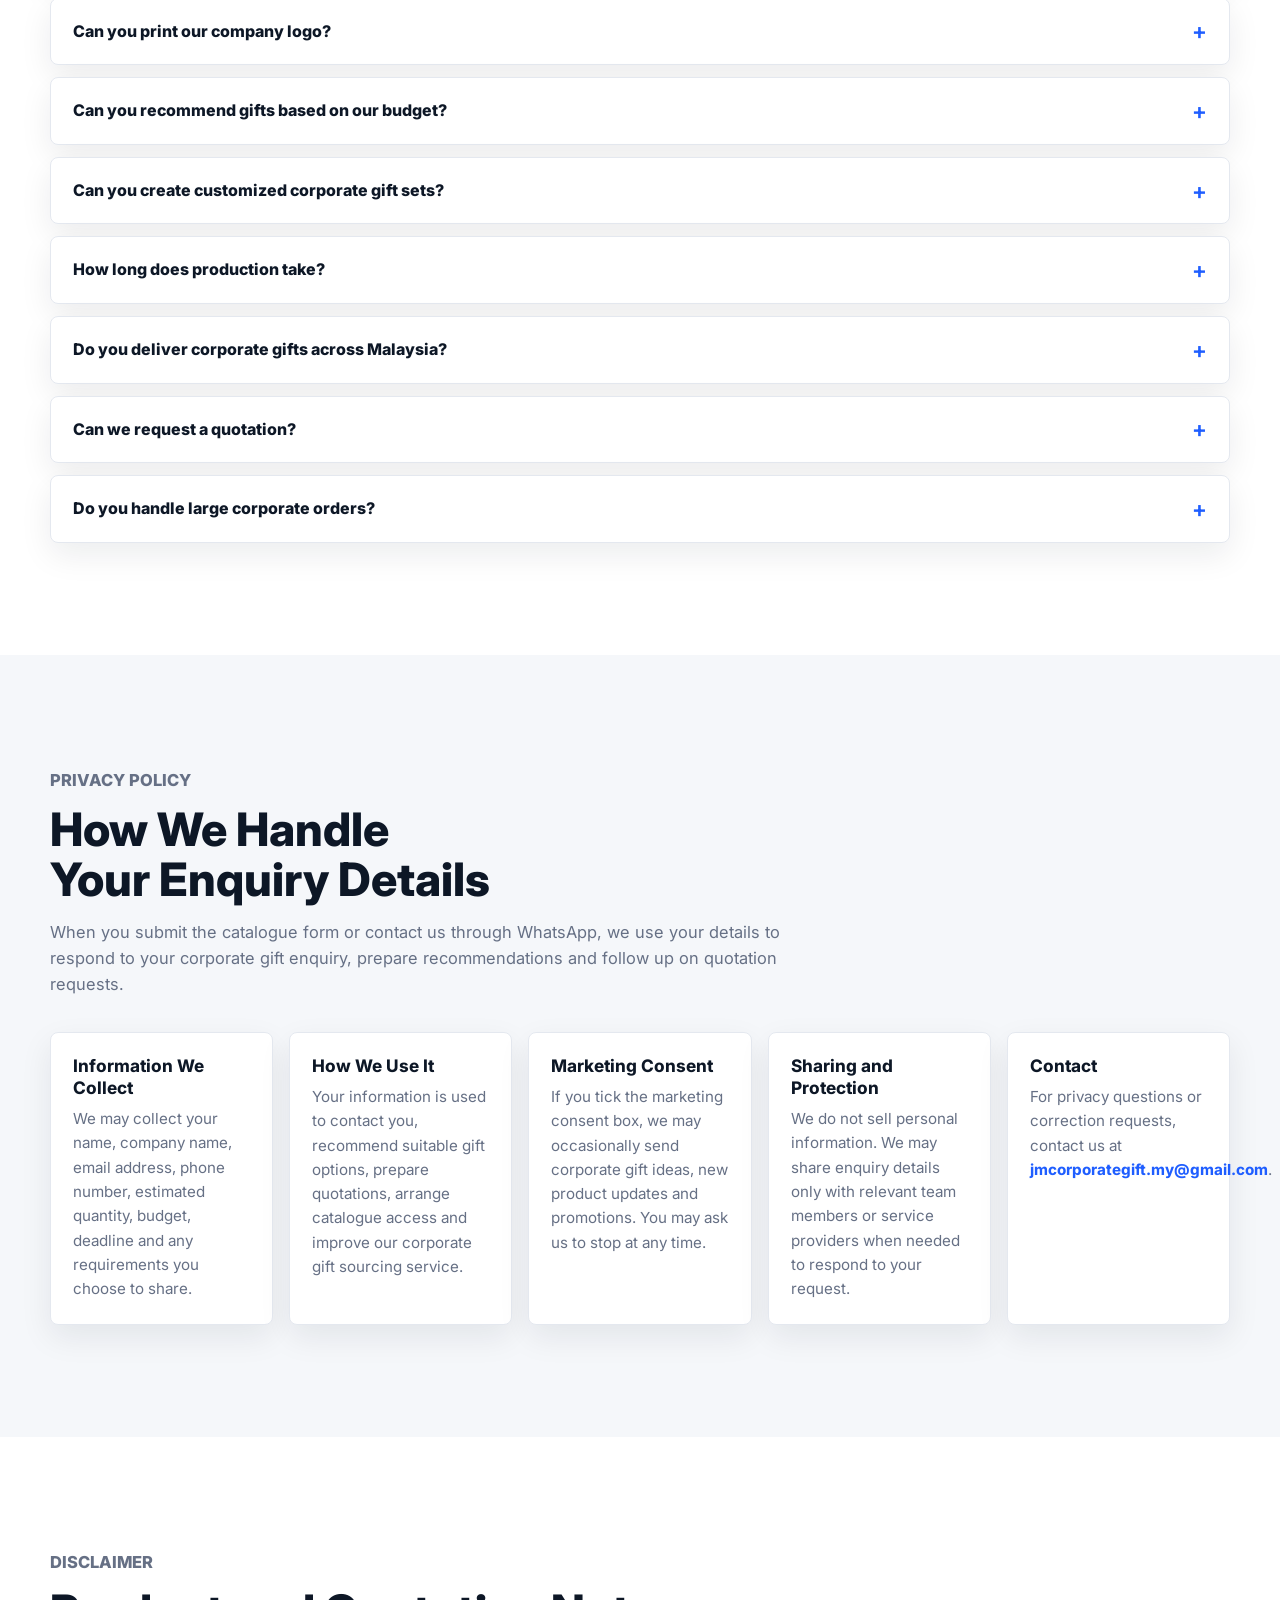
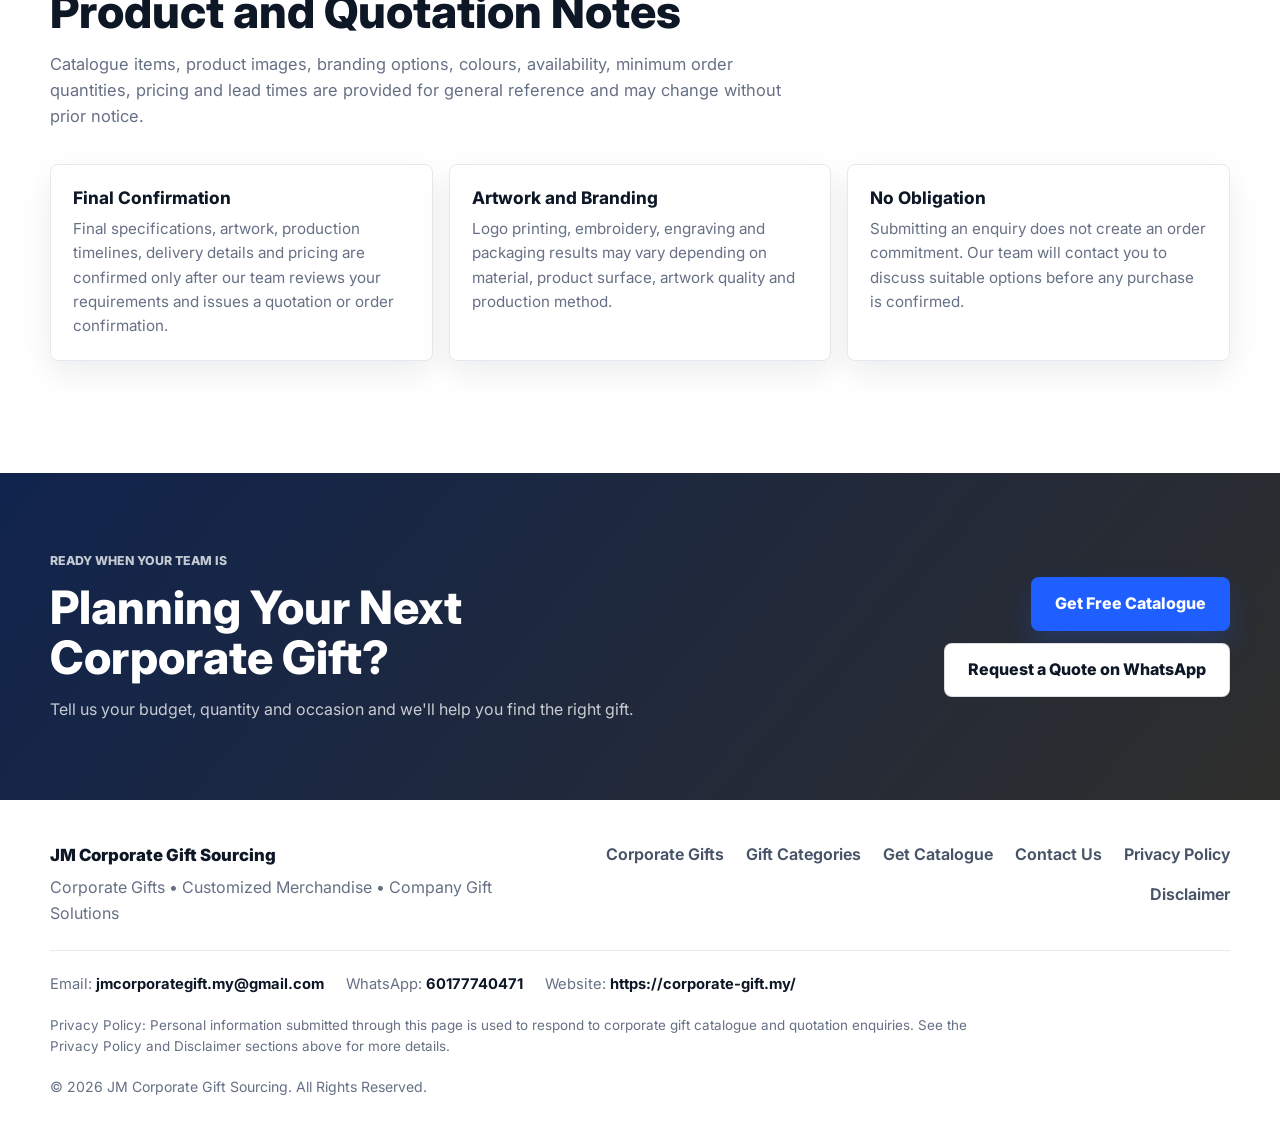
==== commit 9f647df2: "Add files via upload" ====
--- a/index.html
+++ b/index.html
@@ -493,7 +493,7 @@
         </div>
         <a class="promo-popup__button" href="#" data-mooncake-whatsapp-link data-event="mooncake_popup_whatsapp_click">
           <svg class="icon"><use href="#icon-whatsapp"></use></svg>
-          <span>WhatsApp 012-789 1844</span>
+          <span>View Mooncake Offer</span>
         </a>
       </div>
     </section>
@@ -503,6 +503,6 @@
     <svg class="icon"><use href="#icon-whatsapp"></use></svg>
   </a>
 
-  <script src="script.js" defer></script>
+  <script src="script.js?v=20260914d" defer></script>
 </body>
 </html>
